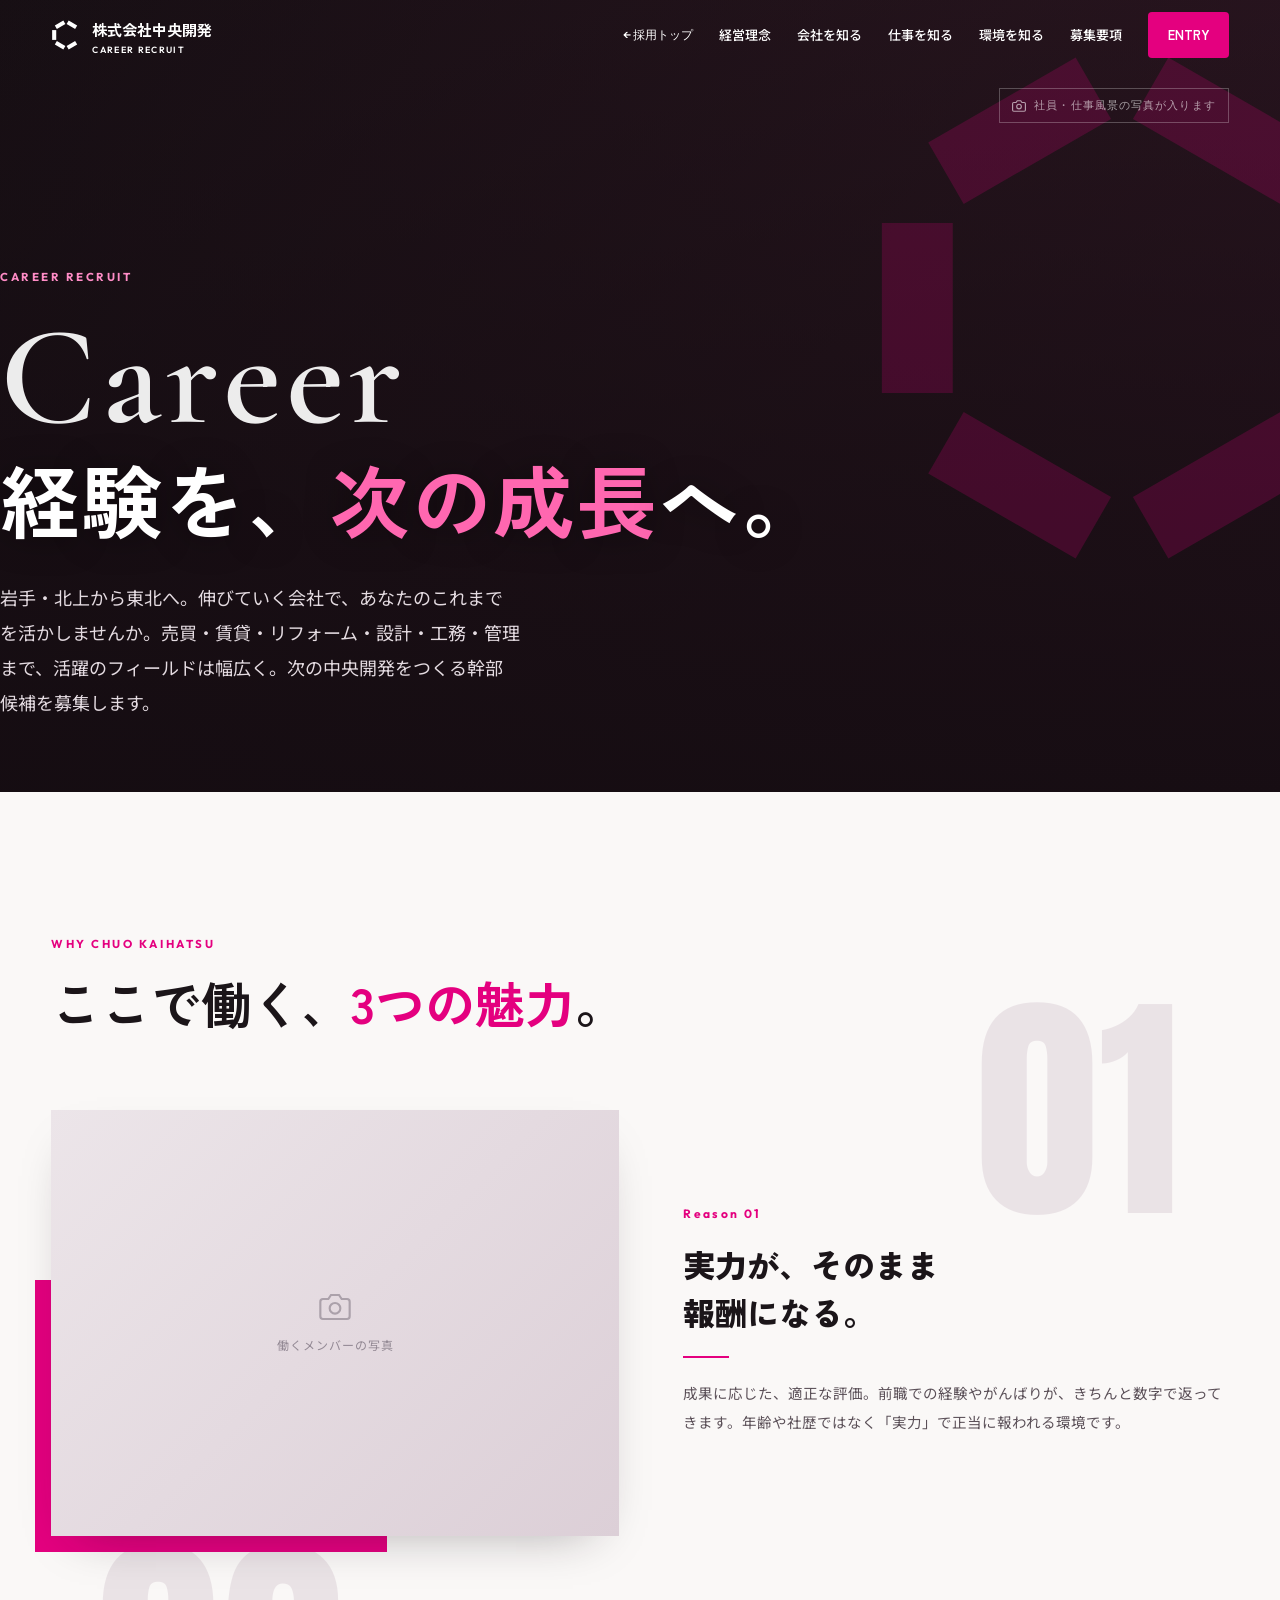
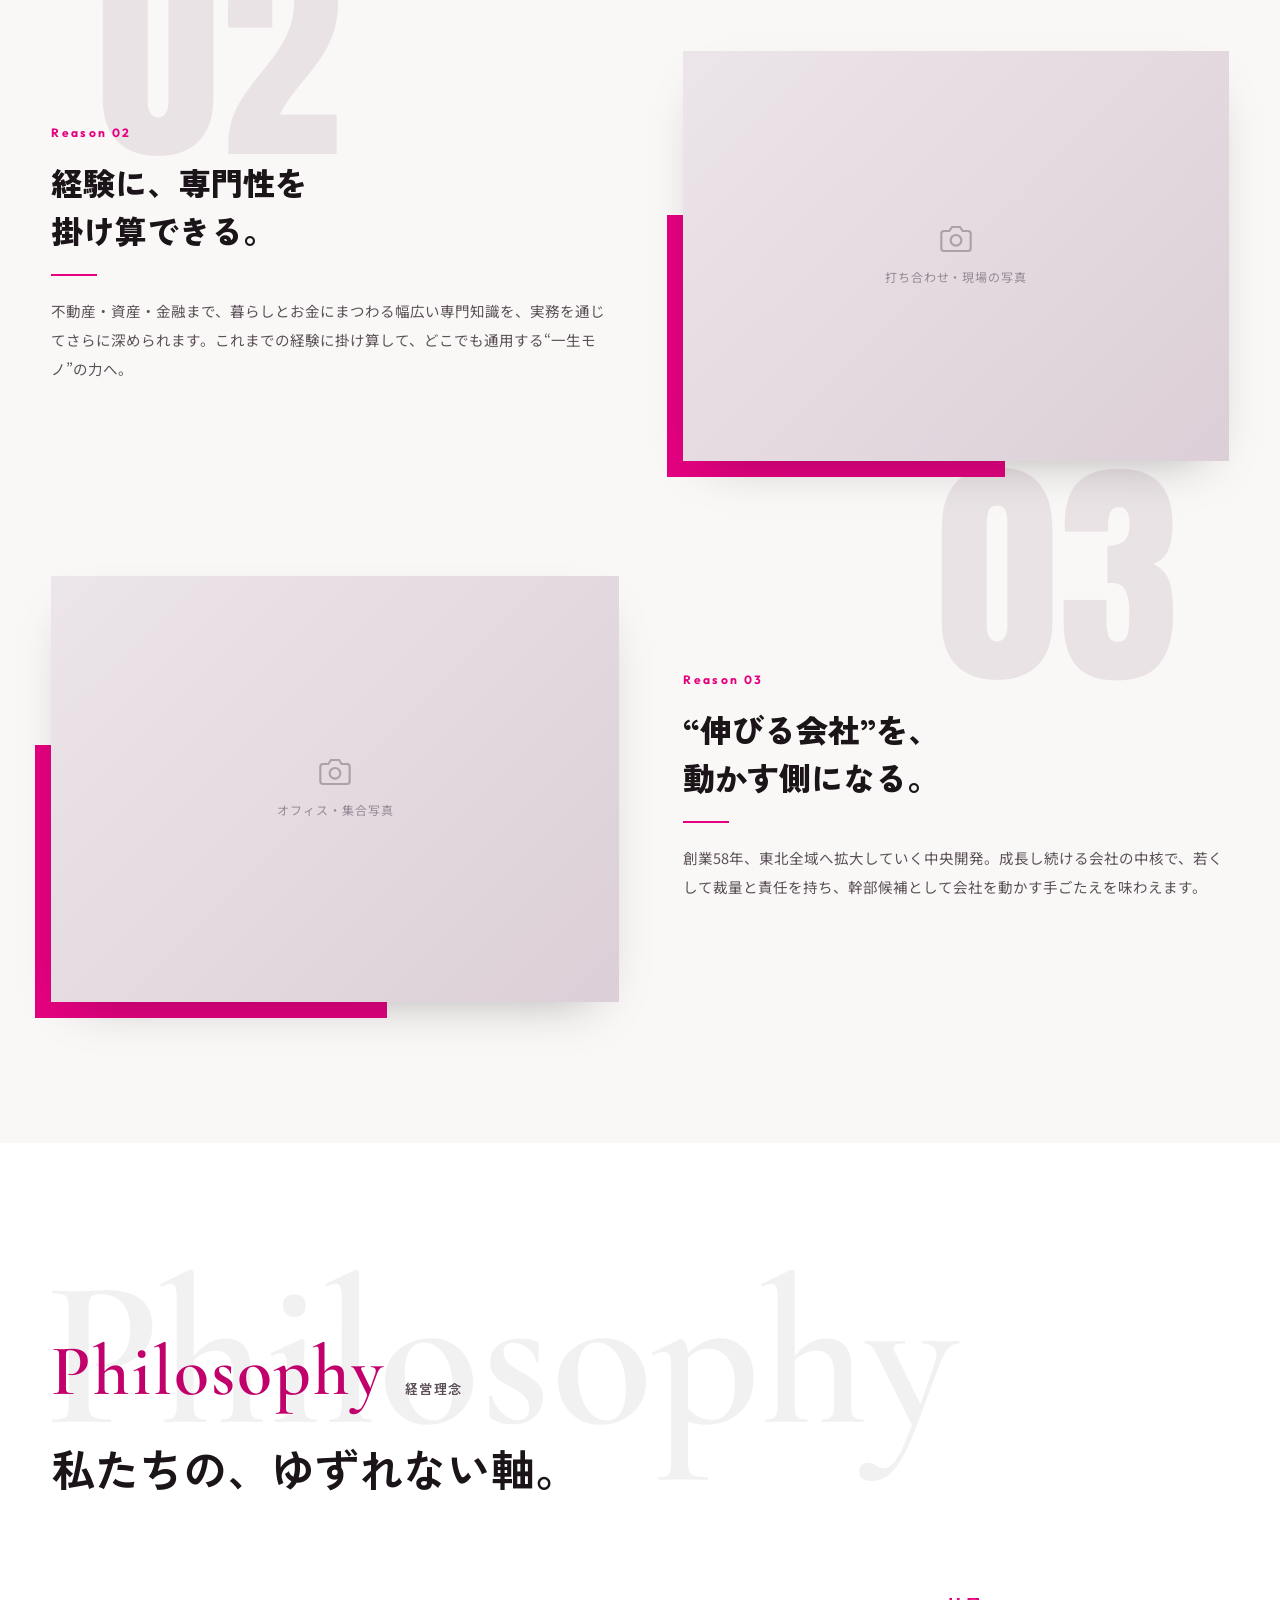
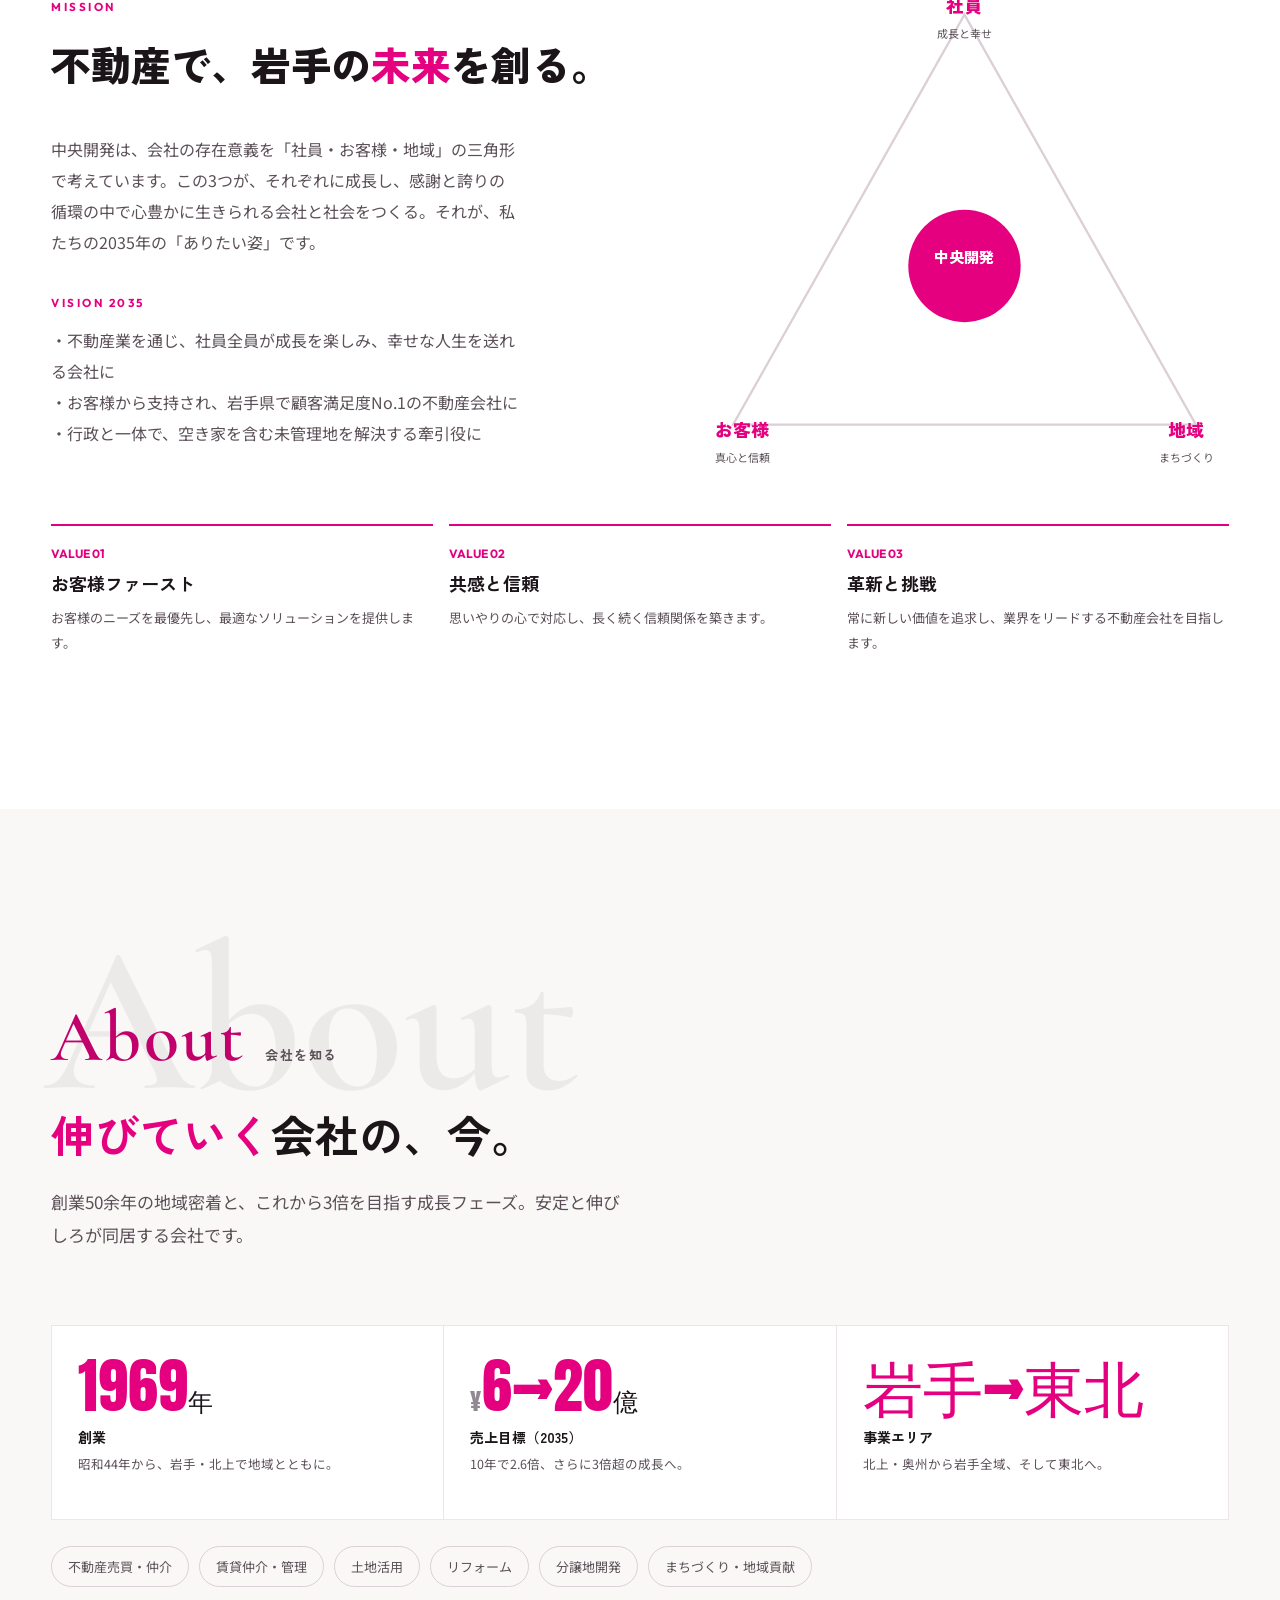
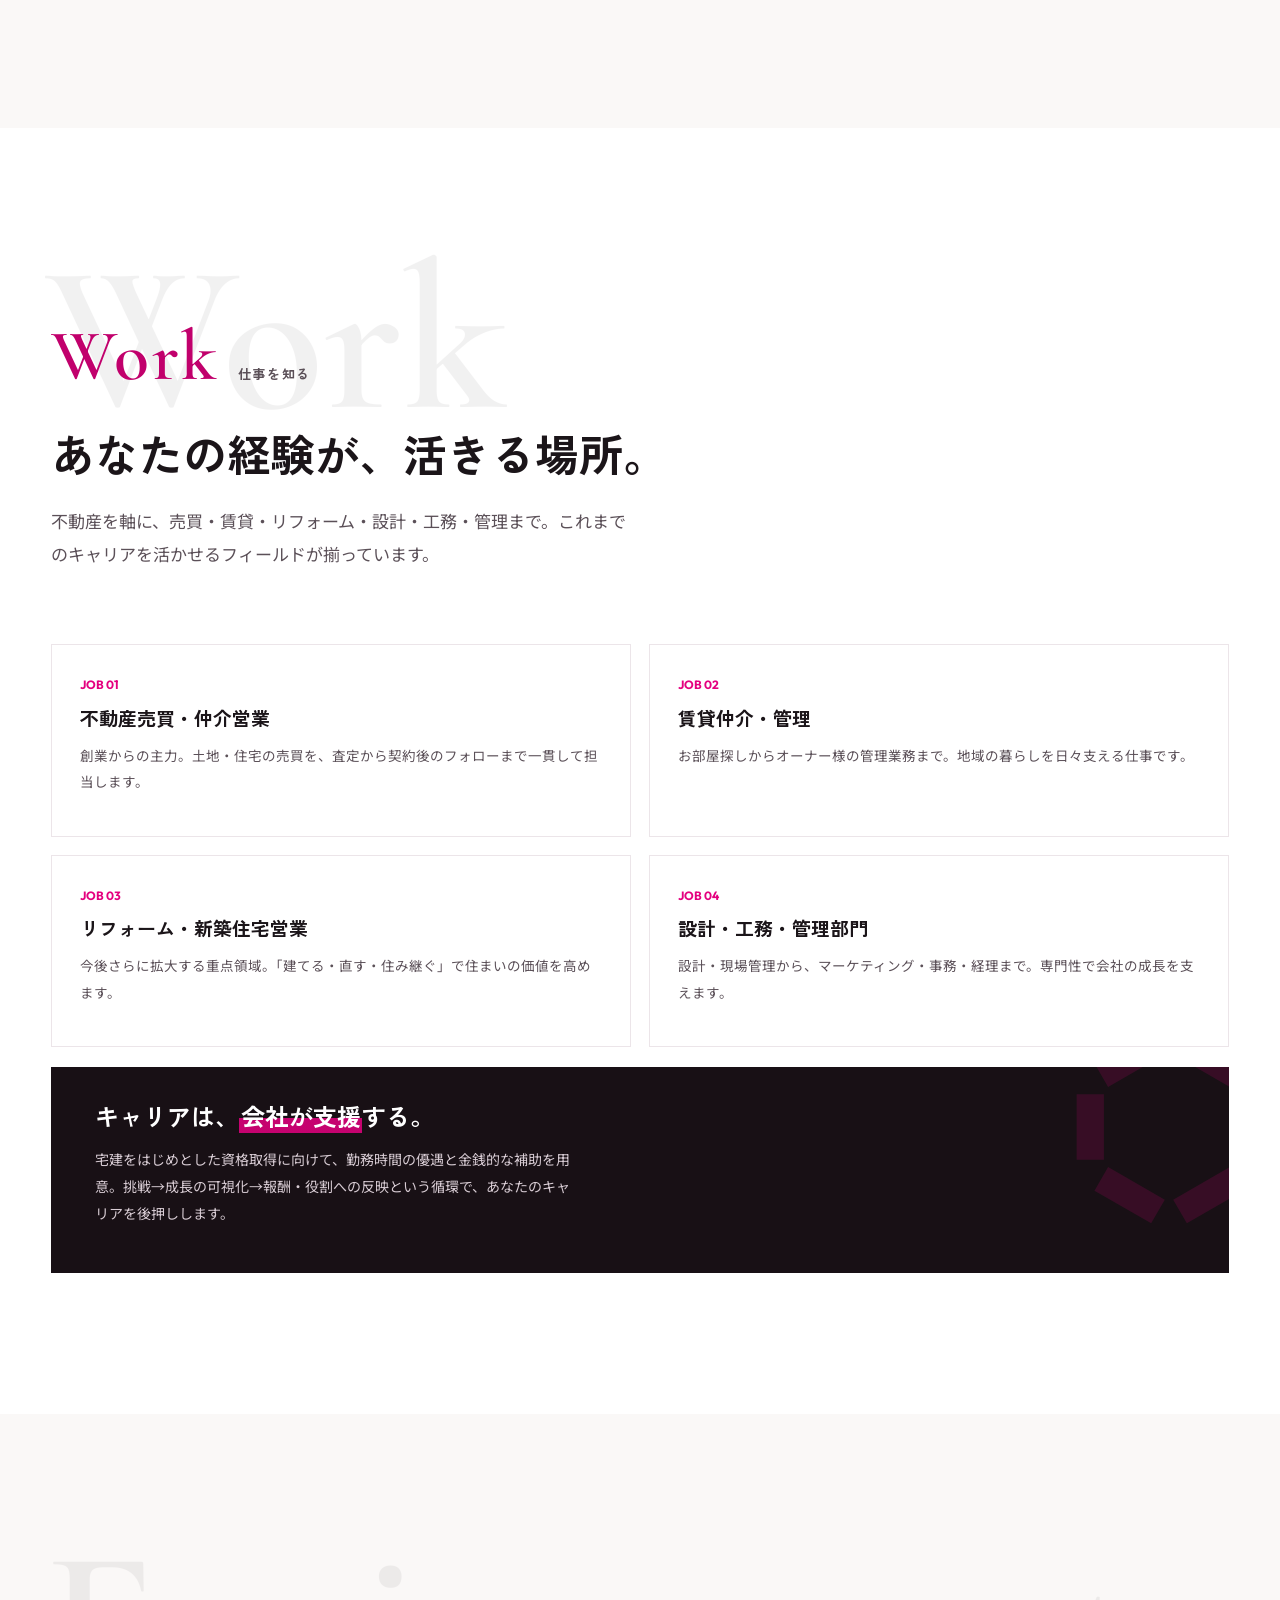
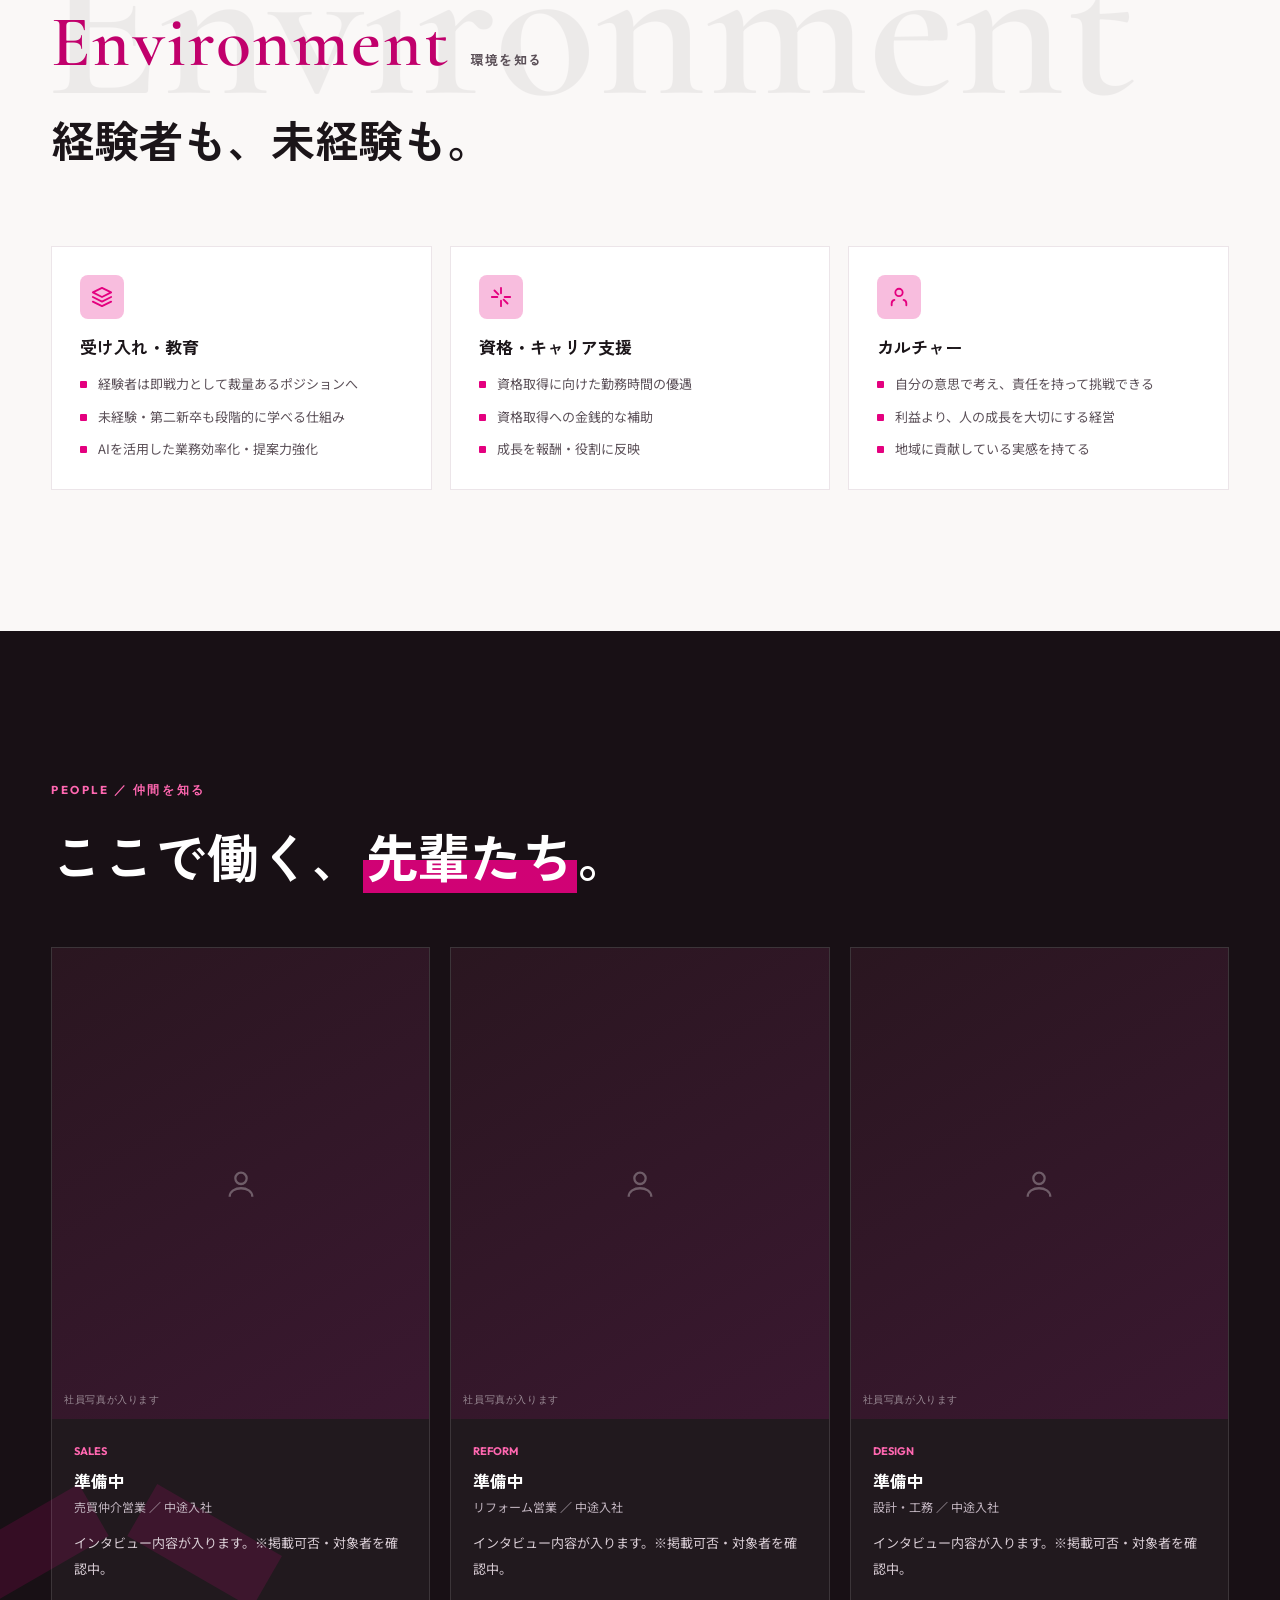
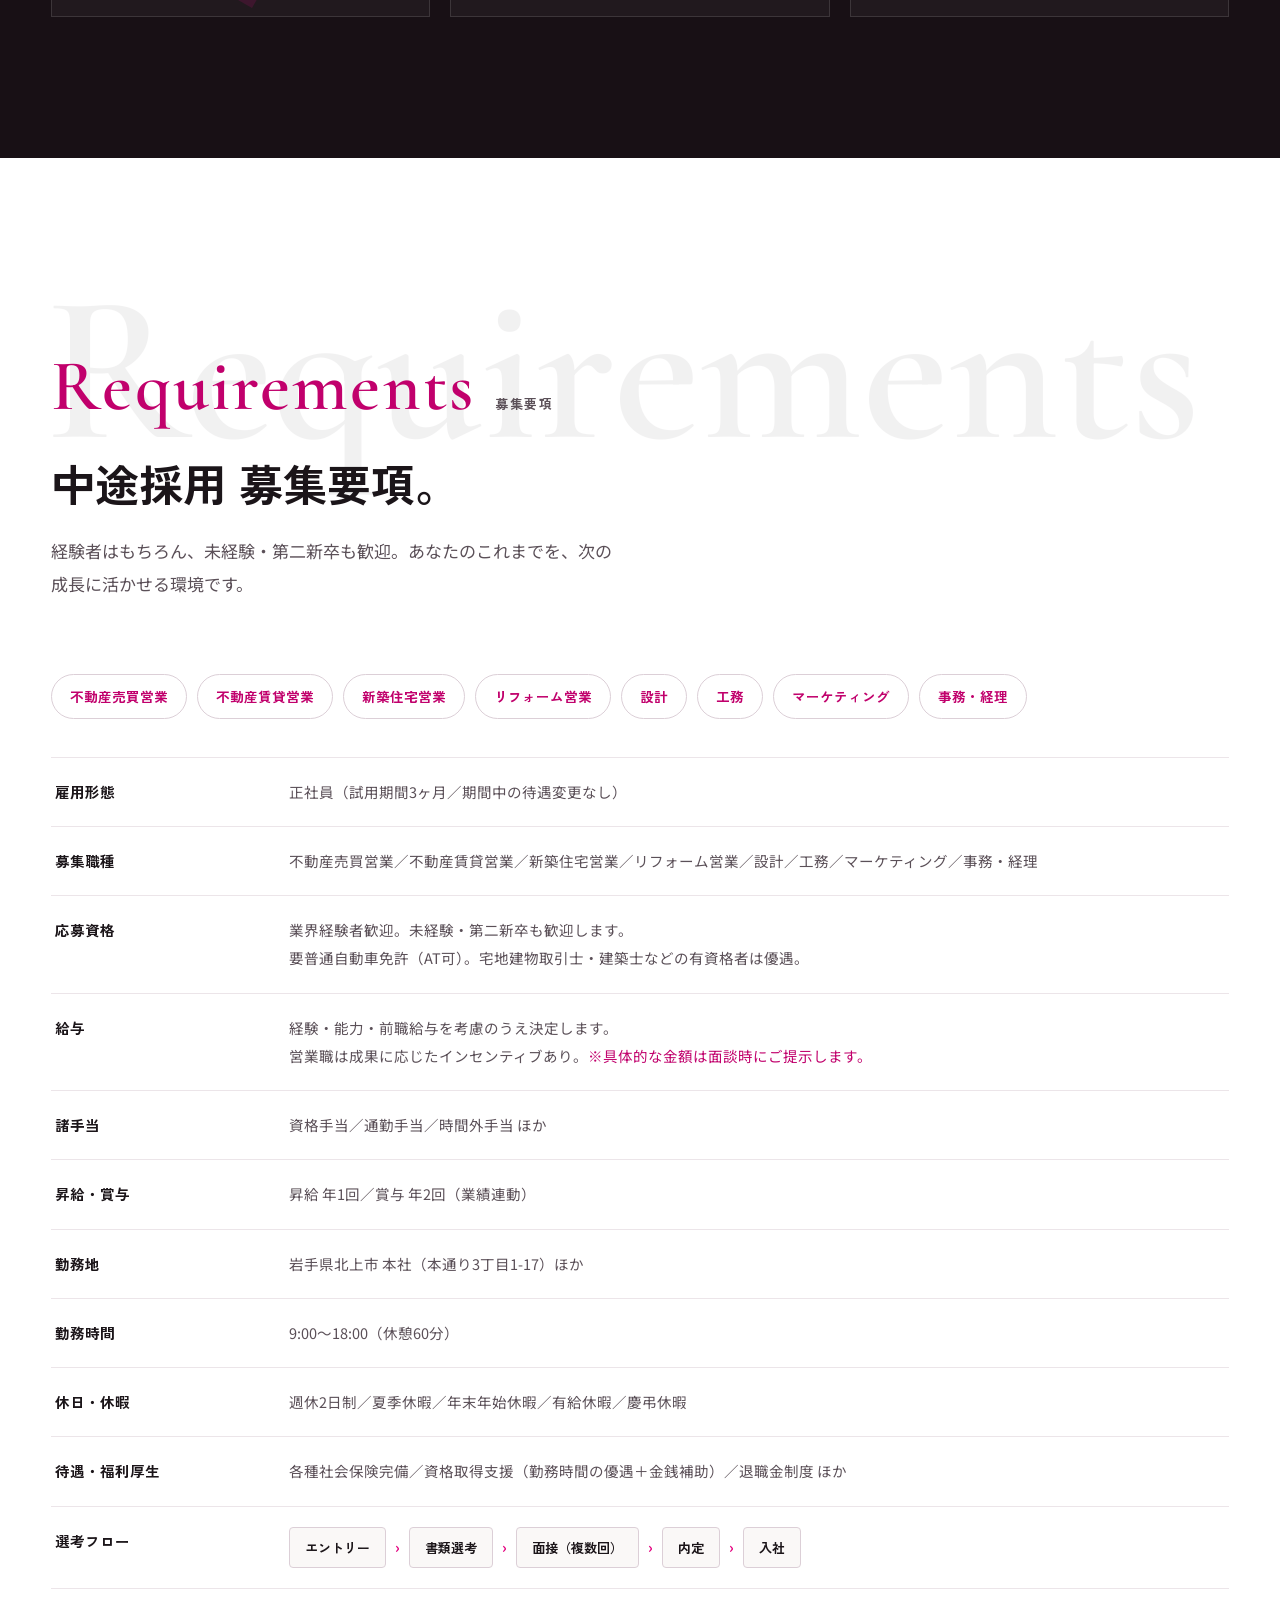
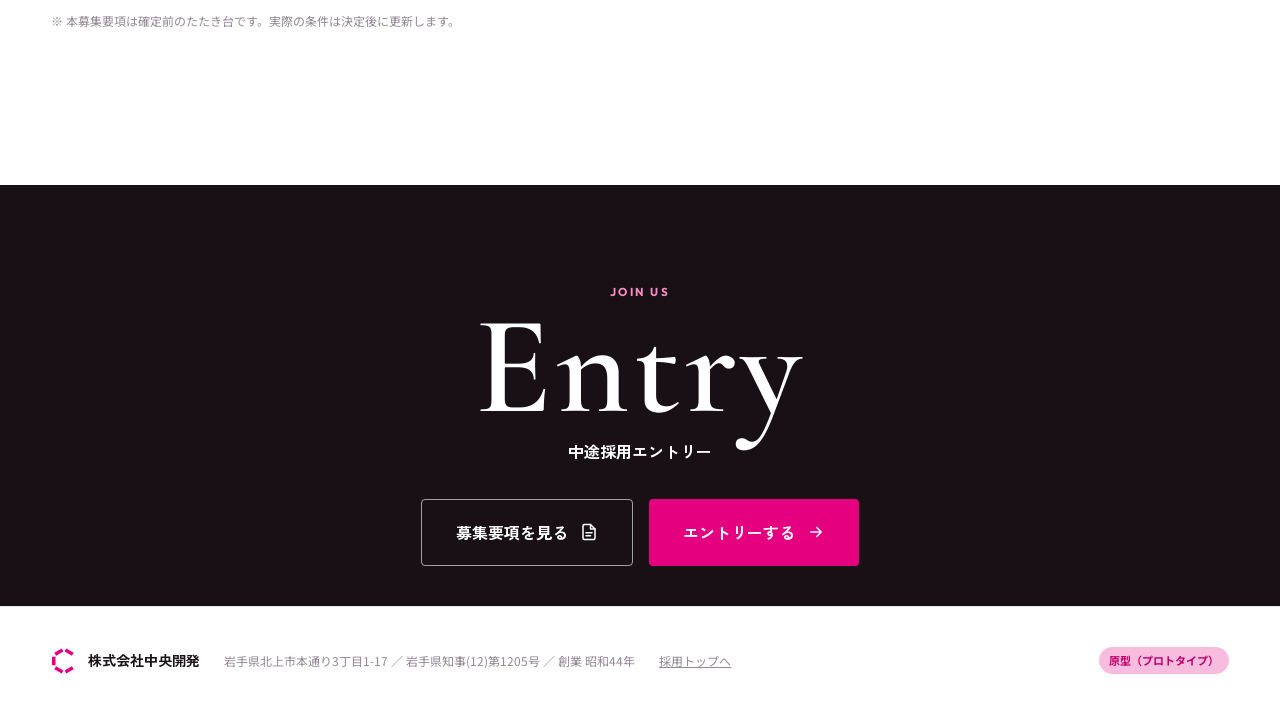
==== chuto/index.html @ 5ce7537f "中途採用ページを新設（新卒と同構成＋中途向け募集要項）／新卒の見出しを新デザインに整合 - chuto/ を新規作成：FV・3つの魅力・理念・会社/仕事/環境/仲間・募集要項・Entry - 募集要項" ====
<!doctype html>
<html lang="ja">
<head>
<meta charset="utf-8">
<meta name="viewport" content="width=device-width, initial-scale=1">
<title>中途採用｜株式会社中央開発</title>
<meta name="description" content="株式会社中央開発の中途採用。あなたの経験を、次の成長へ。岩手・北上から東北へ拡大する不動産会社で、幹部候補となる仲間を募集します。募集要項を掲載。">
<link rel="icon" href="../assets/img/logo.svg" type="image/svg+xml">
<link rel="preconnect" href="https://fonts.googleapis.com">
<link rel="preconnect" href="https://fonts.gstatic.com" crossorigin>
<link rel="stylesheet" href="https://fonts.googleapis.com/css2?family=Anton&family=Cormorant+Garamond:ital,wght@0,500;0,600;0,700;1,600&family=Zen+Kaku+Gothic+New:wght@500;700;900&family=Noto+Sans+JP:wght@400;500;700&family=Noto+Serif+JP:wght@600;700&family=Outfit:wght@500;600;700;800&display=swap">
<link rel="stylesheet" href="../assets/css/base.css">
<link rel="stylesheet" href="../assets/css/shinsotsu.css">
</head>
<body>

<svg width="0" height="0" style="position:absolute" aria-hidden="true"><defs>
<g id="cmark"><g fill="none" stroke="currentColor" stroke-width="30" stroke-linecap="butt">
<line x1="74.48" y1="-57" x2="12.12" y2="-93"/><line x1="-12.12" y1="-93" x2="-74.48" y2="-57"/>
<line x1="-86.6" y1="-36" x2="-86.6" y2="36"/><line x1="-74.48" y1="57" x2="-12.12" y2="93"/>
<line x1="12.12" y1="93" x2="74.48" y2="57"/></g></g>
</defs></svg>

<header class="top ontop" id="top"><div class="wrap">
  <a class="brand" href="#hero"><svg class="logo" viewBox="-110 -110 220 220"><use href="#cmark"/></svg>
    <div><b>株式会社中央開発</b><span>CAREER RECRUIT</span></div></a>
  <nav class="nav">
    <a href="../" class="back">← 採用トップ</a>
    <a href="#philosophy">経営理念</a><a href="#about">会社を知る</a>
    <a href="#work">仕事を知る</a><a href="#env">環境を知る</a><a href="#requirements">募集要項</a>
    <a class="cta" href="../entry/">ENTRY</a>
  </nav>
</div></header>

<!-- FV -->
<section class="hero" id="hero">
  <div class="photo"></div>
  <svg class="cm" viewBox="-110 -110 220 220"><use href="#cmark"/></svg>
  <div class="photo-tag"><svg viewBox="0 0 24 24" fill="none" stroke="currentColor" stroke-width="2"><path d="M23 19a2 2 0 0 1-2 2H3a2 2 0 0 1-2-2V8a2 2 0 0 1 2-2h4l2-3h6l2 3h4a2 2 0 0 1 2 2z"/><circle cx="12" cy="13" r="4"/></svg>社員・仕事風景の写真が入ります</div>
  <div class="wrap inner">
    <div class="label" style="color:#ff8cc6;margin-bottom:18px">Career Recruit</div>
    <div class="kick disp">Career</div>
    <h1>経験を、<span class="em">次の成長</span>へ。</h1>
    <p class="lead">岩手・北上から東北へ。伸びていく会社で、あなたのこれまでを活かしませんか。売買・賃貸・リフォーム・設計・工務・管理まで、活躍のフィールドは幅広く。次の中央開発をつくる幹部候補を募集します。</p>
  </div>
</section>

<!-- 3つの魅力 -->
<section class="sec merit" id="merit">
  <div class="wrap">
    <div class="merit-head reveal">
      <span class="label">Why Chuo Kaihatsu</span>
      <h2>ここで働く、<span class="em">3つの魅力</span>。</h2>
    </div>
    <div class="reasons">
      <div class="reason reveal">
        <span class="rno en">01</span>
        <div class="reason-photo"><div class="photo-slot"><svg viewBox="0 0 24 24" fill="none" stroke="currentColor" stroke-width="1.6"><path d="M23 19a2 2 0 0 1-2 2H3a2 2 0 0 1-2-2V8a2 2 0 0 1 2-2h4l2-3h6l2 3h4a2 2 0 0 1 2 2z"/><circle cx="12" cy="13" r="4"/></svg><span class="ptxt">働くメンバーの写真</span></div></div>
        <div class="reason-body">
          <span class="rlabel">Reason 01</span>
          <h3>実力が、そのまま<br>報酬になる。</h3>
          <div class="rule"></div>
          <p>成果に応じた、適正な評価。前職での経験やがんばりが、きちんと数字で返ってきます。年齢や社歴ではなく「実力」で正当に報われる環境です。</p>
        </div>
      </div>
      <div class="reason rev reveal">
        <span class="rno en">02</span>
        <div class="reason-photo"><div class="photo-slot"><svg viewBox="0 0 24 24" fill="none" stroke="currentColor" stroke-width="1.6"><path d="M23 19a2 2 0 0 1-2 2H3a2 2 0 0 1-2-2V8a2 2 0 0 1 2-2h4l2-3h6l2 3h4a2 2 0 0 1 2 2z"/><circle cx="12" cy="13" r="4"/></svg><span class="ptxt">打ち合わせ・現場の写真</span></div></div>
        <div class="reason-body">
          <span class="rlabel">Reason 02</span>
          <h3>経験に、専門性を<br>掛け算できる。</h3>
          <div class="rule"></div>
          <p>不動産・資産・金融まで、暮らしとお金にまつわる幅広い専門知識を、実務を通じてさらに深められます。これまでの経験に掛け算して、どこでも通用する“一生モノ”の力へ。</p>
        </div>
      </div>
      <div class="reason reveal">
        <span class="rno en">03</span>
        <div class="reason-photo"><div class="photo-slot"><svg viewBox="0 0 24 24" fill="none" stroke="currentColor" stroke-width="1.6"><path d="M23 19a2 2 0 0 1-2 2H3a2 2 0 0 1-2-2V8a2 2 0 0 1 2-2h4l2-3h6l2 3h4a2 2 0 0 1 2 2z"/><circle cx="12" cy="13" r="4"/></svg><span class="ptxt">オフィス・集合写真</span></div></div>
        <div class="reason-body">
          <span class="rlabel">Reason 03</span>
          <h3>“伸びる会社”を、<br>動かす側になる。</h3>
          <div class="rule"></div>
          <p>創業58年、東北全域へ拡大していく中央開発。成長し続ける会社の中核で、若くして裁量と責任を持ち、幹部候補として会社を動かす手ごたえを味わえます。</p>
        </div>
      </div>
    </div>
  </div>
</section>

<!-- ① 経営理念 -->
<section class="sec white" id="philosophy">
  <div class="wrap">
    <div class="shead reveal">
      <span class="ghost">Philosophy</span>
      <div class="eyj"><span class="eng">Philosophy</span><span class="jp">経営理念</span></div>
      <h2>私たちの、ゆずれない軸。</h2>
    </div>
    <div class="phi">
      <div class="reveal">
        <span class="label">Mission</span>
        <p class="mission">不動産で、岩手の<span class="em">未来</span>を創る。</p>
        <p class="mtxt">中央開発は、会社の存在意義を「社員・お客様・地域」の三角形で考えています。この3つが、それぞれに成長し、感謝と誇りの循環の中で心豊かに生きられる会社と社会をつくる。それが、私たちの2035年の「ありたい姿」です。</p>
        <span class="label vlabel">Vision 2035</span>
        <p class="mtxt" style="margin-top:10px">・不動産業を通じ、社員全員が成長を楽しみ、幸せな人生を送れる会社に<br>・お客様から支持され、岩手県で顧客満足度No.1の不動産会社に<br>・行政と一体で、空き家を含む未管理地を解決する牽引役に</p>
      </div>
      <div class="tri reveal">
        <svg viewBox="0 0 320 300" role="img" aria-label="社員・お客様・地域の三角形">
          <polygon class="edge" points="160,24 300,272 20,272"/>
          <circle class="core" cx="160" cy="176" r="34"/>
        </svg>
        <div class="trin" style="left:50%;top:8%"><div class="t">社員</div><div class="d">成長と幸せ</div></div>
        <div class="trin" style="left:92%;top:92%"><div class="t">地域</div><div class="d">まちづくり</div></div>
        <div class="trin" style="left:8%;top:92%"><div class="t">お客様</div><div class="d">真心と信頼</div></div>
        <div class="center"><b>中央開発</b></div>
      </div>
    </div>
    <div class="values">
      <div class="val reveal"><div class="vn">VALUE 01</div><h3>お客様ファースト</h3><p>お客様のニーズを最優先し、最適なソリューションを提供します。</p></div>
      <div class="val reveal"><div class="vn">VALUE 02</div><h3>共感と信頼</h3><p>思いやりの心で対応し、長く続く信頼関係を築きます。</p></div>
      <div class="val reveal"><div class="vn">VALUE 03</div><h3>革新と挑戦</h3><p>常に新しい価値を追求し、業界をリードする不動産会社を目指します。</p></div>
    </div>
  </div>
</section>

<!-- ② 会社を知る -->
<section class="sec" id="about">
  <div class="wrap">
    <div class="shead reveal">
      <span class="ghost">About</span>
      <div class="eyj"><span class="eng">About</span><span class="jp">会社を知る</span></div>
      <h2><span class="em">伸びていく</span>会社の、今。</h2>
      <p>創業50余年の地域密着と、これから3倍を目指す成長フェーズ。安定と伸びしろが同居する会社です。</p>
    </div>
    <div class="stats reveal">
      <div class="stat"><div class="k">1969<em>年</em></div><h3>創業</h3><p>昭和44年から、岩手・北上で地域とともに。</p></div>
      <div class="stat"><div class="k"><s>¥</s>6→20<em>億</em></div><h3>売上目標（2035）</h3><p>10年で2.6倍、さらに3倍超の成長へ。</p></div>
      <div class="stat"><div class="k">岩手→東北</div><h3>事業エリア</h3><p>北上・奥州から岩手全域、そして東北へ。</p></div>
    </div>
    <div class="bizrow reveal">
      <span>不動産売買・仲介</span><span>賃貸仲介・管理</span><span>土地活用</span>
      <span>リフォーム</span><span>分譲地開発</span><span>まちづくり・地域貢献</span>
    </div>
  </div>
</section>

<!-- ③ 仕事を知る -->
<section class="sec white" id="work">
  <div class="wrap">
    <div class="shead reveal">
      <span class="ghost">Work</span>
      <div class="eyj"><span class="eng">Work</span><span class="jp">仕事を知る</span></div>
      <h2>あなたの経験が、活きる場所。</h2>
      <p>不動産を軸に、売買・賃貸・リフォーム・設計・工務・管理まで。これまでのキャリアを活かせるフィールドが揃っています。</p>
    </div>
    <div class="jobs">
      <div class="job reveal"><div class="jn">JOB 01</div><h3>不動産売買・仲介営業</h3><p>創業からの主力。土地・住宅の売買を、査定から契約後のフォローまで一貫して担当します。</p></div>
      <div class="job reveal"><div class="jn">JOB 02</div><h3>賃貸仲介・管理</h3><p>お部屋探しからオーナー様の管理業務まで。地域の暮らしを日々支える仕事です。</p></div>
      <div class="job reveal"><div class="jn">JOB 03</div><h3>リフォーム・新築住宅営業</h3><p>今後さらに拡大する重点領域。「建てる・直す・住み継ぐ」で住まいの価値を高めます。</p></div>
      <div class="job reveal"><div class="jn">JOB 04</div><h3>設計・工務・管理部門</h3><p>設計・現場管理から、マーケティング・事務・経理まで。専門性で会社の成長を支えます。</p></div>
    </div>
    <div class="career reveal">
      <svg class="cm" viewBox="-110 -110 220 220"><use href="#cmark"/></svg>
      <h3>キャリアは、<span class="mk">会社が支援</span>する。</h3>
      <p>宅建をはじめとした資格取得に向けて、勤務時間の優遇と金銭的な補助を用意。挑戦→成長の可視化→報酬・役割への反映という循環で、あなたのキャリアを後押しします。</p>
    </div>
  </div>
</section>

<!-- ④ 環境を知る -->
<section class="sec" id="env">
  <div class="wrap">
    <div class="shead reveal">
      <span class="ghost">Environment</span>
      <div class="eyj"><span class="eng">Environment</span><span class="jp">環境を知る</span></div>
      <h2>経験者も、未経験も。</h2>
    </div>
    <div class="env">
      <div class="envc reveal"><div class="ic"><svg viewBox="0 0 24 24" fill="none" stroke="currentColor" stroke-width="2" stroke-linecap="round" stroke-linejoin="round"><path d="M12 2L2 7l10 5 10-5zM2 17l10 5 10-5M2 12l10 5 10-5"/></svg></div>
        <h3>受け入れ・教育</h3><ul><li>経験者は即戦力として裁量あるポジションへ</li><li>未経験・第二新卒も段階的に学べる仕組み</li><li>AIを活用した業務効率化・提案力強化</li></ul></div>
      <div class="envc reveal"><div class="ic"><svg viewBox="0 0 24 24" fill="none" stroke="currentColor" stroke-width="2" stroke-linecap="round" stroke-linejoin="round"><path d="M12 2v6M12 22v-6M4.9 4.9l4.2 4.2M14.9 14.9l4.2 4.2M2 12h6M22 12h-6"/></svg></div>
        <h3>資格・キャリア支援</h3><ul><li>資格取得に向けた勤務時間の優遇</li><li>資格取得への金銭的な補助</li><li>成長を報酬・役割に反映</li></ul></div>
      <div class="envc reveal"><div class="ic"><svg viewBox="0 0 24 24" fill="none" stroke="currentColor" stroke-width="2" stroke-linecap="round" stroke-linejoin="round"><path d="M20 21v-2a4 4 0 0 0-3-3.87M4 21v-2a4 4 0 0 1 3-3.87M12 11a4 4 0 1 0 0-8 4 4 0 0 0 0 8z"/></svg></div>
        <h3>カルチャー</h3><ul><li>自分の意思で考え、責任を持って挑戦できる</li><li>利益より、人の成長を大切にする経営</li><li>地域に貢献している実感を持てる</li></ul></div>
    </div>
  </div>
</section>

<!-- ⑤ 仲間を知る -->
<section class="sec people" id="people">
  <svg class="cm" viewBox="-110 -110 220 220"><use href="#cmark"/></svg>
  <div class="wrap">
    <span class="label">People ／ 仲間を知る</span>
    <h2>ここで働く、<span class="mk">先輩たち</span>。</h2>
    <div class="ivs">
      <div class="iv reveal"><div class="ph"><svg viewBox="0 0 24 24" fill="none" stroke="currentColor" stroke-width="1.6"><circle cx="12" cy="8" r="4"/><path d="M4 21c0-4 4-6 8-6s8 2 8 6"/></svg><span class="tag">社員写真が入ります</span></div>
        <div class="b"><div class="jn">SALES</div><h3>準備中</h3><div class="role">売買仲介営業 ／ 中途入社</div><p>インタビュー内容が入ります。※掲載可否・対象者を確認中。</p></div></div>
      <div class="iv reveal"><div class="ph"><svg viewBox="0 0 24 24" fill="none" stroke="currentColor" stroke-width="1.6"><circle cx="12" cy="8" r="4"/><path d="M4 21c0-4 4-6 8-6s8 2 8 6"/></svg><span class="tag">社員写真が入ります</span></div>
        <div class="b"><div class="jn">REFORM</div><h3>準備中</h3><div class="role">リフォーム営業 ／ 中途入社</div><p>インタビュー内容が入ります。※掲載可否・対象者を確認中。</p></div></div>
      <div class="iv reveal"><div class="ph"><svg viewBox="0 0 24 24" fill="none" stroke="currentColor" stroke-width="1.6"><circle cx="12" cy="8" r="4"/><path d="M4 21c0-4 4-6 8-6s8 2 8 6"/></svg><span class="tag">社員写真が入ります</span></div>
        <div class="b"><div class="jn">DESIGN</div><h3>準備中</h3><div class="role">設計・工務 ／ 中途入社</div><p>インタビュー内容が入ります。※掲載可否・対象者を確認中。</p></div></div>
    </div>
  </div>
</section>

<!-- ⑥ 募集要項（中途） -->
<section class="sec white" id="requirements">
  <div class="wrap">
    <div class="shead reveal">
      <span class="ghost">Requirements</span>
      <div class="eyj"><span class="eng">Requirements</span><span class="jp">募集要項</span></div>
      <h2>中途採用 募集要項。</h2>
      <p>経験者はもちろん、未経験・第二新卒も歓迎。あなたのこれまでを、次の成長に活かせる環境です。</p>
    </div>

    <div class="jobtags reveal">
      <span>不動産売買営業</span><span>不動産賃貸営業</span><span>新築住宅営業</span><span>リフォーム営業</span>
      <span>設計</span><span>工務</span><span>マーケティング</span><span>事務・経理</span>
    </div>

    <dl class="reqs reveal">
      <div><dt>雇用形態</dt><dd>正社員（試用期間3ヶ月／期間中の待遇変更なし）</dd></div>
      <div><dt>募集職種</dt><dd>不動産売買営業／不動産賃貸営業／新築住宅営業／リフォーム営業／設計／工務／マーケティング／事務・経理</dd></div>
      <div><dt>応募資格</dt><dd>業界経験者歓迎。未経験・第二新卒も歓迎します。<br>要普通自動車免許（AT可）。宅地建物取引士・建築士などの有資格者は優遇。</dd></div>
      <div><dt>給与</dt><dd>経験・能力・前職給与を考慮のうえ決定します。<br>営業職は成果に応じたインセンティブあり。<span style="color:var(--brand-deep)">※具体的な金額は面談時にご提示します。</span></dd></div>
      <div><dt>諸手当</dt><dd>資格手当／通勤手当／時間外手当 ほか</dd></div>
      <div><dt>昇給・賞与</dt><dd>昇給 年1回／賞与 年2回（業績連動）</dd></div>
      <div><dt>勤務地</dt><dd>岩手県北上市 本社（本通り3丁目1-17）ほか</dd></div>
      <div><dt>勤務時間</dt><dd>9:00〜18:00（休憩60分）</dd></div>
      <div><dt>休日・休暇</dt><dd>週休2日制／夏季休暇／年末年始休暇／有給休暇／慶弔休暇</dd></div>
      <div><dt>待遇・福利厚生</dt><dd>各種社会保険完備／資格取得支援（勤務時間の優遇＋金銭補助）／退職金制度 ほか</dd></div>
      <div><dt>選考フロー</dt><dd><div class="flow"><b>エントリー</b><i>›</i><b>書類選考</b><i>›</i><b>面接（複数回）</b><i>›</i><b>内定</b><i>›</i><b>入社</b></div></dd></div>
    </dl>
    <p class="reqs-note">※ 本募集要項は確定前のたたき台です。実際の条件は決定後に更新します。</p>
  </div>
</section>

<!-- Entry -->
<section id="entry">
  <div class="entry-band">
    <div class="label" style="color:#ff8cc6">Join Us</div>
    <div class="big">Entry</div>
    <div class="sub">中途採用エントリー</div>
    <div class="btns">
      <a class="line" href="#requirements">募集要項を見る<svg viewBox="0 0 24 24" fill="none" stroke="currentColor" stroke-width="2" stroke-linecap="round" stroke-linejoin="round"><path d="M14 2H6a2 2 0 0 0-2 2v16a2 2 0 0 0 2 2h12a2 2 0 0 0 2-2V8z"/><path d="M14 2v6h6M8 13h8M8 17h6"/></svg></a>
      <a class="fill" href="../entry/">エントリーする<svg viewBox="0 0 24 24" fill="none" stroke="currentColor" stroke-width="2" stroke-linecap="round" stroke-linejoin="round"><path d="M5 12h14M13 6l6 6-6 6"/></svg></a>
    </div>
  </div>
</section>

<footer><div class="wrap">
  <a class="brand" href="#hero" style="text-decoration:none;color:inherit"><svg class="logo" viewBox="-110 -110 220 220" style="width:26px;height:26px;color:var(--brand)"><use href="#cmark"/></svg><b>株式会社中央開発</b></a>
  <span>岩手県北上市本通り3丁目1-17 ／ 岩手県知事(12)第1205号 ／ 創業 昭和44年</span>
  <a href="../" style="color:var(--ink-3);text-decoration:underline">採用トップへ</a>
  <span class="proto">原型（プロトタイプ）</span>
</div></footer>

<div class="rail" id="rail">
  <a class="doc" href="#requirements"><small>Recruit</small>募集要項<svg viewBox="0 0 24 24" fill="none" stroke="currentColor" stroke-width="2" stroke-linecap="round" stroke-linejoin="round"><path d="M7 17L17 7M9 7h8v8"/></svg></a>
  <a class="ent" href="../entry/"><small>Recruit</small>エントリー<svg viewBox="0 0 24 24" fill="none" stroke="currentColor" stroke-width="2" stroke-linecap="round" stroke-linejoin="round"><path d="M7 17L17 7M9 7h8v8"/></svg></a>
</div>
<button class="backtop" id="backtop" aria-label="トップへ戻る"><svg viewBox="0 0 24 24" fill="none" stroke="currentColor" stroke-width="2.4" stroke-linecap="round" stroke-linejoin="round"><path d="M6 15l6-6 6 6"/></svg></button>

<script src="../assets/js/main.js" defer></script>
</body>
</html>
---- assets/css/base.css ----
/* =========================================================
   中央開発 採用サイト — 共通スタイル (base.css)
   トークン / リセット / タイポ / 共通コンポーネント
   ブランド: マゼンタ #e4007f × 六角形C。写真前面・編集型。
   ========================================================= */
:root{
  --brand:#e4007f; --brand-deep:#c1006c; --plum:#7d1e56; --plum-deep:#5f1442; --pink:#ff67b0;
  --mk:rgba(228,0,127,.26);
  --ink:#1b1519; --ink-2:#5b5058; --ink-3:#938994;
  --paper:#faf8f7; --surface:#ffffff; --line:#ece5e9; --line-2:#dccfd7;
  --dark:#181015; --dark-2:#2a1620;
  --shadow:0 20px 50px -28px rgba(27,21,25,.4);
  --shadow-lg:0 30px 70px -30px rgba(27,21,25,.4);
  --r:4px;
}
:root:not([data-theme="light"]){ @media (prefers-color-scheme:dark){
  --ink:#f4eef2; --ink-2:#b3a8b1; --ink-3:#867c86;
  --paper:#100c0f; --surface:#181318; --line:#2a232a; --line-2:#3b323a;
  --mk:rgba(255,103,176,.3);
  --shadow:0 24px 60px -30px rgba(0,0,0,.75); --shadow-lg:0 34px 80px -32px rgba(0,0,0,.75);
}}
:root[data-theme="dark"]{
  --ink:#f4eef2; --ink-2:#b3a8b1; --ink-3:#867c86;
  --paper:#100c0f; --surface:#181318; --line:#2a232a; --line-2:#3b323a;
  --mk:rgba(255,103,176,.3);
  --shadow:0 24px 60px -30px rgba(0,0,0,.75); --shadow-lg:0 34px 80px -32px rgba(0,0,0,.75);
}
*{box-sizing:border-box}
html{scroll-behavior:smooth;scroll-padding-top:70px}
body{margin:0;background:var(--paper);color:var(--ink);
  font-family:"Yu Gothic Medium",YuGothic,"游ゴシック体","Hiragino Kaku Gothic ProN","Noto Sans JP",system-ui,sans-serif;
  line-height:1.95;font-size:16px;-webkit-font-smoothing:antialiased;text-rendering:optimizeLegibility}
img{max-width:100%;display:block}
h1,h2,h3{font-family:"Zen Kaku Gothic New","Noto Sans JP",sans-serif;line-height:1.42;margin:0;font-weight:700}
.wrap{max-width:1320px;margin:0 auto;padding:0 clamp(24px,4vw,72px)}
.en{font-family:"Anton",sans-serif;text-transform:uppercase;letter-spacing:.01em}
/* セリフ英字ディスプレイ（M&A総研寄りの上品な見出し） */
.disp{font-family:"Cormorant Garamond","Noto Serif JP",serif;font-weight:600;letter-spacing:.04em}
.em{color:var(--brand);font-weight:inherit}
.label{font-family:"Outfit",sans-serif;font-weight:700;letter-spacing:.22em;text-transform:uppercase;
  font-size:11.5px;color:var(--brand)}

/* 蛍光ペン風マーカー（旧・編集感）— 新デザインでは使わないが shinsotsu 互換のため残置 */
.mk{background-image:linear-gradient(transparent 56%,var(--mk) 56%);background-repeat:no-repeat;
  background-size:0% 100%;transition:background-size .85s cubic-bezier(.4,0,.2,1) .15s;padding:0 .06em}
.in .mk,.mk.in{background-size:100% 100%}

/* ヘッダー */
.top{position:fixed;inset:0 0 auto;z-index:40;transition:background .3s}
.top.solid{background:color-mix(in srgb,var(--surface) 90%,transparent);backdrop-filter:blur(12px);
  border-bottom:1px solid var(--line)}
.top .wrap{display:flex;align-items:center;height:70px;gap:24px}
.brand{display:flex;align-items:center;gap:11px;text-decoration:none;color:var(--ink)}
.brand .logo{width:30px;height:30px;color:var(--brand)}
.brand b{font-family:"Zen Kaku Gothic New";font-weight:700;font-size:15px}
.brand span{font-family:"Outfit";font-weight:600;font-size:9px;letter-spacing:.15em;color:var(--brand);
  display:block;line-height:1.2}
.top.ontop .brand,.top.ontop .nav a{color:#fff}
.top.ontop .brand .logo,.top.ontop .brand span{color:#fff}
.nav{margin-left:auto;display:flex;gap:26px;align-items:center}
.nav a{font-size:13px;color:var(--ink-2);text-decoration:none;font-weight:500;transition:.16s}
.nav a:hover{color:var(--brand)!important}
.nav .cta{background:var(--brand);color:#fff!important;padding:10px 20px;border-radius:var(--r);
  font-weight:700;font-family:"Zen Kaku Gothic New"}
.nav .cta:hover{background:var(--brand-deep)}
.nav .back{font-family:"Outfit";font-size:12px}
@media(max-width:940px){.nav a:not(.cta){display:none}}

/* 汎用セクション見出し */
.sec{padding:clamp(78px,11vw,146px) 0}
.sec.white{background:var(--surface)}
.sec.deep{background:var(--dark);color:#fff}

/* セクションヘッド（セリフ英字＋透かし＝M&A総研グラマー） */
.shead{position:relative;margin-bottom:clamp(40px,6vw,74px);padding-top:clamp(28px,4vw,52px)}
.shead .ghost{position:absolute;top:-.16em;left:-.03em;z-index:0;
  font-family:"Cormorant Garamond",serif;font-weight:600;font-size:clamp(92px,17vw,210px);
  line-height:1;color:currentColor;opacity:.055;white-space:nowrap;pointer-events:none;user-select:none}
.shead .eyj{position:relative;z-index:1;display:flex;align-items:baseline;gap:20px;flex-wrap:wrap}
.shead .eng{font-family:"Cormorant Garamond","Noto Serif JP",serif;font-weight:600;
  font-size:clamp(42px,6.2vw,72px);letter-spacing:.03em;line-height:1;color:var(--brand-deep)}
.shead .jp{font-family:"Zen Kaku Gothic New";font-weight:700;font-size:13px;letter-spacing:.12em;color:var(--ink-2)}
.shead h2{position:relative;z-index:1;font-size:clamp(25px,3.5vw,44px);margin-top:clamp(18px,2.4vw,28px);
  line-height:1.5;font-weight:700}
.shead p{position:relative;z-index:1;color:var(--ink-2);margin:18px 0 0;font-size:clamp(15px,1.4vw,17px);
  max-width:64ch;line-height:1.95}
.sec.deep .shead .eng{color:#fff}
.sec.deep .shead .jp{color:rgba(255,255,255,.62)}
.sec.deep .shead p{color:#cfc3cb}

/* ヒーロー（共通の枠。写真は各ページで差し替え） */
.hero{position:relative;display:flex;align-items:flex-end;overflow:hidden;color:#fff}
.hero .photo{position:absolute;inset:0;background:
   linear-gradient(180deg,rgba(20,12,17,.28),rgba(20,12,17,.72) 62%,rgba(20,12,17,.9)),
   linear-gradient(118deg,var(--dark),var(--dark-2) 60%,#331726)}
.hero .cm{position:absolute;color:var(--brand);pointer-events:none}
.photo-tag{position:absolute;top:88px;right:clamp(20px,4vw,72px);z-index:3;display:flex;align-items:center;gap:8px;
  font-family:"Outfit";font-size:11px;letter-spacing:.1em;color:rgba(255,255,255,.6);
  border:1px solid rgba(255,255,255,.25);padding:6px 12px}
.photo-tag svg{width:14px;height:14px}
.hero .inner{position:relative;z-index:2;width:100%;padding:0 0 clamp(48px,8vh,96px)}
.hero .kick{font-family:"Cormorant Garamond",serif;font-weight:600;line-height:1;color:rgba(255,255,255,.92)}
.hero h1{font-weight:700;letter-spacing:.03em;text-shadow:0 2px 34px rgba(0,0,0,.42)}
.hero h1 .em{color:var(--pink)}
.hero .lead{color:#e4dbe1}

/* 右サイド縦タブ ＋ トップへ戻る */
.rail{position:fixed;right:0;top:50%;z-index:45;display:flex;flex-direction:column;
  opacity:0;pointer-events:none;transform:translate(34px,-50%);transition:opacity .3s,transform .35s}
.rail.on{opacity:1;pointer-events:auto;transform:translate(0,-50%)}
.rail a{writing-mode:vertical-rl;display:flex;align-items:center;gap:12px;text-decoration:none;color:#fff;
  font-family:"Zen Kaku Gothic New";font-weight:700;font-size:15px;letter-spacing:.14em;padding:22px 14px;
  transition:padding .16s;box-shadow:var(--shadow)}
.rail a.s,.rail a.ent{background:var(--brand)}
.rail a.c,.rail a.doc{background:var(--plum)}
.rail a:hover{padding-left:22px}
.rail a small{font-family:"Anton";font-size:10px;letter-spacing:.04em;opacity:.8}
.rail a svg{width:15px;height:15px}
.backtop{position:fixed;right:16px;bottom:16px;z-index:45;width:46px;height:46px;border-radius:99px;
  background:var(--ink);color:var(--paper);border:none;display:grid;place-items:center;cursor:pointer;
  opacity:0;pointer-events:none;transition:.3s;box-shadow:var(--shadow)}
.backtop.on{opacity:1;pointer-events:auto}
.backtop:hover{background:var(--brand)}
.backtop svg{width:20px;height:20px}
@media(max-width:640px){
  .rail{top:auto;bottom:0;left:0;right:0;flex-direction:row;transform:translateY(34px)}
  .rail.on{transform:none}
  .rail a{writing-mode:horizontal-tb;flex:1;justify-content:center;padding:15px;letter-spacing:.06em}
  .backtop{bottom:70px}
}

/* Entryバンド（共通ベース） */
.entry-band{position:relative;background:var(--dark);color:#fff;text-align:center;overflow:hidden}
.entry-band .big{font-family:"Cormorant Garamond",serif;font-weight:600;letter-spacing:.03em}

/* フッター */
footer{background:var(--surface);border-top:1px solid var(--line)}
footer .wrap{padding:40px clamp(24px,4vw,72px);display:flex;flex-wrap:wrap;gap:10px 24px;align-items:center;
  color:var(--ink-3);font-size:12px}
footer .brand b{font-size:14px;color:var(--ink)}
.proto{background:var(--mk);color:var(--brand-deep);font-size:11px;font-weight:700;padding:3px 10px;
  border-radius:99px;margin-left:auto}

/* スクロール演出 */
.reveal{opacity:0;transform:translateY(22px);transition:opacity .8s,transform .8s}
.reveal.in{opacity:1;transform:none}
@media (prefers-reduced-motion:reduce){
  .reveal{opacity:1;transform:none;transition:none}
  .mk{background-size:100% 100%!important;transition:none}
  *{scroll-behavior:auto}
}
---- assets/css/shinsotsu.css ----
/* =========================================================
   新卒採用ページ固有スタイル (shinsotsu.css) — base.css の後に読み込む
   ========================================================= */
.hero{min-height:88svh}
.hero .cm{right:-8%;top:6%;width:min(48vw,520px);height:min(48vw,520px);opacity:.2}
.hero .kick{font-size:clamp(48px,11vw,150px);margin-bottom:-.04em}
.hero h1{font-size:clamp(34px,6.5vw,80px)}
.hero .lead{max-width:52ch;margin:24px 0 0;font-size:clamp(15px,1.5vw,18px)}

/* 3つの魅力（Reason 交互レイアウト） */
.merit{position:relative;overflow:hidden}
.merit-head{max-width:640px;margin-bottom:clamp(20px,4vw,40px)}
.merit-head .label{display:block;margin-bottom:12px}
.merit-head h2{font-size:clamp(26px,4vw,50px)}
.reasons{display:flex;flex-direction:column;gap:clamp(52px,9vw,116px);margin-top:clamp(40px,6vw,72px)}
.reason{position:relative;display:grid;grid-template-columns:1.02fr .98fr;gap:clamp(30px,5vw,68px);align-items:center}
.reason.rev .reason-photo{order:2}
/* 透かしの大きな番号 */
.reason .rno{position:absolute;top:-.5em;font-family:"Anton";font-size:clamp(120px,19vw,250px);line-height:1;
  color:var(--line-2);opacity:.5;z-index:0;pointer-events:none;user-select:none}
.reason:not(.rev) .rno{right:4%}
.reason.rev .rno{left:4%}
/* 写真＋背面のブランド色ブロック */
.reason-photo{position:relative;z-index:1}
.reason-photo::before{content:"";position:absolute;left:-16px;bottom:-16px;width:62%;height:64%;background:var(--brand);z-index:-1}
.photo-slot{aspect-ratio:4/3;background:linear-gradient(135deg,var(--line),var(--line-2));display:flex;
  flex-direction:column;align-items:center;justify-content:center;gap:10px;color:var(--ink-3);
  box-shadow:var(--shadow)}
.photo-slot svg{width:32px;height:32px;opacity:.7}
.photo-slot .ptxt{font-size:12px;letter-spacing:.08em}
/* 本文 */
.reason-body{position:relative;z-index:1}
.reason-body .rlabel{font-family:"Outfit";font-weight:700;letter-spacing:.2em;font-size:12px;color:var(--brand)}
.reason-body h3{font-size:clamp(22px,3vw,32px);margin-top:12px;line-height:1.5;font-weight:900}
.reason-body .rule{width:46px;height:2px;background:var(--brand);margin:20px 0}
.reason-body p{color:var(--ink-2);font-size:14.5px;line-height:2}
@media(max-width:820px){
  .reason{grid-template-columns:1fr;gap:22px}
  .reason.rev .reason-photo{order:0}
  .reason .rno{font-size:96px;right:auto!important;left:0!important}
  .reason-photo::before{left:-10px;bottom:-10px}
}

/* 募集要項（中途／新卒共通） */
.jobtags{display:flex;flex-wrap:wrap;gap:10px;margin-bottom:clamp(26px,4vw,38px)}
.jobtags span{font-size:13.5px;font-weight:700;font-family:"Zen Kaku Gothic New";color:var(--brand-deep);
  border:1px solid var(--line-2);border-radius:99px;padding:8px 18px;background:var(--surface)}
.reqs{border-top:1px solid var(--line)}
.reqs>div{display:grid;grid-template-columns:210px 1fr;gap:24px;padding:20px 4px;border-bottom:1px solid var(--line)}
.reqs dt{font-family:"Zen Kaku Gothic New";font-weight:700;font-size:14.5px;color:var(--ink)}
.reqs dd{margin:0;font-size:14.5px;color:var(--ink-2);line-height:1.95}
.reqs .flow{display:flex;flex-wrap:wrap;align-items:center;gap:9px}
.reqs .flow b{font-family:"Zen Kaku Gothic New";font-weight:700;color:var(--ink);background:var(--paper);
  border:1px solid var(--line-2);border-radius:4px;padding:7px 15px;font-size:13px}
.reqs .flow i{color:var(--brand);font-style:normal;font-weight:700}
.reqs-note{font-size:12px;color:var(--ink-3);margin-top:20px}
@media(max-width:680px){.reqs>div{grid-template-columns:1fr;gap:6px}}

/* ① 経営理念（三角形） */
.phi{display:grid;grid-template-columns:1.05fr .95fr;gap:clamp(30px,5vw,64px);align-items:center}
.phi .mission{font-size:clamp(24px,3.4vw,40px);line-height:1.5;font-weight:900;font-family:"Zen Kaku Gothic New";margin-top:14px}
.phi .mission .mk{--mk:rgba(228,0,127,.32)}
.phi .mtxt{color:var(--ink-2);margin-top:22px;max-width:52ch}
.phi .vlabel{margin-top:34px;display:block}
.tri{position:relative;aspect-ratio:1/.92}
.tri svg{width:100%;height:auto;overflow:visible}
.tri .edge{fill:none;stroke:var(--line-2);stroke-width:1.4}
.tri .core{fill:var(--brand)}
.trin{position:absolute;text-align:center;transform:translate(-50%,-50%);width:130px}
.trin .t{font-family:"Zen Kaku Gothic New";font-weight:900;font-size:18px;color:var(--brand)}
.trin .d{font-size:11px;color:var(--ink-2);margin-top:2px;line-height:1.5}
.tri .center{position:absolute;left:50%;top:56%;transform:translate(-50%,-50%);text-align:center}
.tri .center b{font-family:"Zen Kaku Gothic New";font-weight:900;font-size:15px;color:#fff}
.values{display:grid;grid-template-columns:repeat(3,1fr);gap:16px;margin-top:44px}
.val{border-top:2px solid var(--brand);padding-top:16px}
.val .vn{font-family:"Outfit";font-weight:700;font-size:12px;color:var(--brand)}
.val h3{font-size:18px;margin-top:6px}
.val p{font-size:13px;color:var(--ink-2);margin-top:8px}
@media(max-width:860px){.phi{grid-template-columns:1fr}.values{grid-template-columns:1fr}}

/* ② 会社を知る */
.stats{display:grid;grid-template-columns:repeat(3,1fr);gap:1px;background:var(--line);border:1px solid var(--line)}
.stat{background:var(--surface);padding:30px 26px}
.stat .k{font-family:"Anton";font-size:clamp(38px,5vw,60px);color:var(--brand);line-height:1;font-variant-numeric:tabular-nums}
.stat .k s{text-decoration:none;font-size:.42em;color:var(--ink-3)}
.stat .k em{font-style:normal;font-size:.42em;color:var(--ink)}
.stat h3{font-size:14px;margin-top:12px}
.stat p{font-size:12.5px;color:var(--ink-2);margin-top:4px}
.bizrow{display:flex;flex-wrap:wrap;gap:10px;margin-top:26px}
.bizrow span{font-size:13px;color:var(--ink-2);border:1px solid var(--line-2);border-radius:99px;padding:7px 16px}
@media(max-width:860px){.stats{grid-template-columns:1fr}}

/* ③ 仕事を知る */
.jobs{display:grid;grid-template-columns:repeat(2,1fr);gap:18px}
.job{border:1px solid var(--line);background:var(--surface);padding:28px;transition:.18s}
.job:hover{border-color:var(--brand);transform:translateY(-3px);box-shadow:var(--shadow)}
.job .jn{font-family:"Outfit";font-weight:700;font-size:12px;color:var(--brand)}
.job h3{font-size:19px;margin-top:8px}
.job p{font-size:13.5px;color:var(--ink-2);margin-top:10px}
.career{margin-top:20px;background:var(--dark);color:#fff;padding:32px clamp(24px,4vw,44px);position:relative;overflow:hidden}
.career .cm{position:absolute;right:-40px;top:-40px;width:200px;height:200px;color:var(--brand);opacity:.15}
.career h3{font-size:clamp(18px,2.2vw,24px);position:relative}
.career h3 .mk{--mk:rgba(228,0,127,.85)}
.career p{color:#d8ccd4;font-size:14px;margin-top:12px;max-width:60ch;position:relative}
@media(max-width:720px){.jobs{grid-template-columns:1fr}}

/* ④ 環境を知る */
.env{display:grid;grid-template-columns:repeat(3,1fr);gap:18px}
.envc{background:var(--surface);border:1px solid var(--line);padding:28px}
.envc .ic{width:44px;height:44px;border-radius:8px;background:var(--mk);color:var(--brand);display:grid;place-items:center;margin-bottom:16px}
.envc .ic svg{width:22px;height:22px}
.envc h3{font-size:17px}
.envc ul{margin:12px 0 0;padding-left:0;list-style:none}
.envc li{font-size:13px;color:var(--ink-2);padding-left:18px;position:relative;margin-top:7px}
.envc li::before{content:"";position:absolute;left:0;top:10px;width:7px;height:7px;background:var(--brand);border-radius:1px}
@media(max-width:860px){.env{grid-template-columns:1fr}}

/* ⑤ 仲間を知る */
.people{background:var(--dark);color:#fff;position:relative;overflow:hidden}
.people .cm{position:absolute;left:-8%;bottom:-14%;width:min(44vw,440px);height:min(44vw,440px);color:var(--brand);opacity:.14}
.people .wrap{position:relative;z-index:2}
.people .label{color:var(--pink)}
.people h2{font-size:clamp(26px,4.4vw,52px);margin-top:16px}
.people h2 .mk{--mk:rgba(228,0,127,.9)}
.ivs{display:grid;grid-template-columns:repeat(3,1fr);gap:20px;margin-top:clamp(36px,5vw,54px)}
.iv{background:rgba(255,255,255,.04);border:1px solid rgba(255,255,255,.12)}
.iv .ph{aspect-ratio:4/5;background:linear-gradient(150deg,#2a1620,#3a1830);display:grid;place-items:center;position:relative}
.iv .ph svg{width:34px;height:34px;color:rgba(255,255,255,.3)}
.iv .ph .tag{position:absolute;bottom:10px;left:12px;font-family:"Outfit";font-size:10px;color:rgba(255,255,255,.5);letter-spacing:.06em}
.iv .b{padding:22px}
.iv .jn{font-family:"Outfit";font-weight:700;font-size:11px;color:var(--pink)}
.iv h3{font-size:17px;margin-top:6px}
.iv .role{font-size:12px;color:#c2b5c0;margin-top:2px}
.iv p{font-size:13px;color:#d8ccd4;margin-top:12px}
@media(max-width:860px){.ivs{grid-template-columns:1fr}}

/* Entry（新卒） */
.entry-band{padding:clamp(56px,9vw,96px) 24px 40px}
.entry-band .big{font-size:clamp(56px,12vw,140px);line-height:.9}
.entry-band .sub{font-family:"Zen Kaku Gothic New";font-weight:700;margin-top:6px}
.entry-band .btns{display:flex;gap:16px;justify-content:center;flex-wrap:wrap;margin-top:32px}
.entry-band .btns a{display:inline-flex;align-items:center;gap:12px;text-decoration:none;font-weight:700;
  font-family:"Zen Kaku Gothic New";font-size:16px;padding:17px 34px;border-radius:var(--r);transition:.16s}
.entry-band .btns a.line{border:1.5px solid rgba(255,255,255,.6);color:#fff}
.entry-band .btns a.line:hover{background:rgba(255,255,255,.12)}
.entry-band .btns a.fill{background:var(--brand);color:#fff}
.entry-band .btns a.fill:hover{background:var(--brand-deep);transform:translateY(-2px)}
.entry-band .btns a svg{width:18px;height:18px}
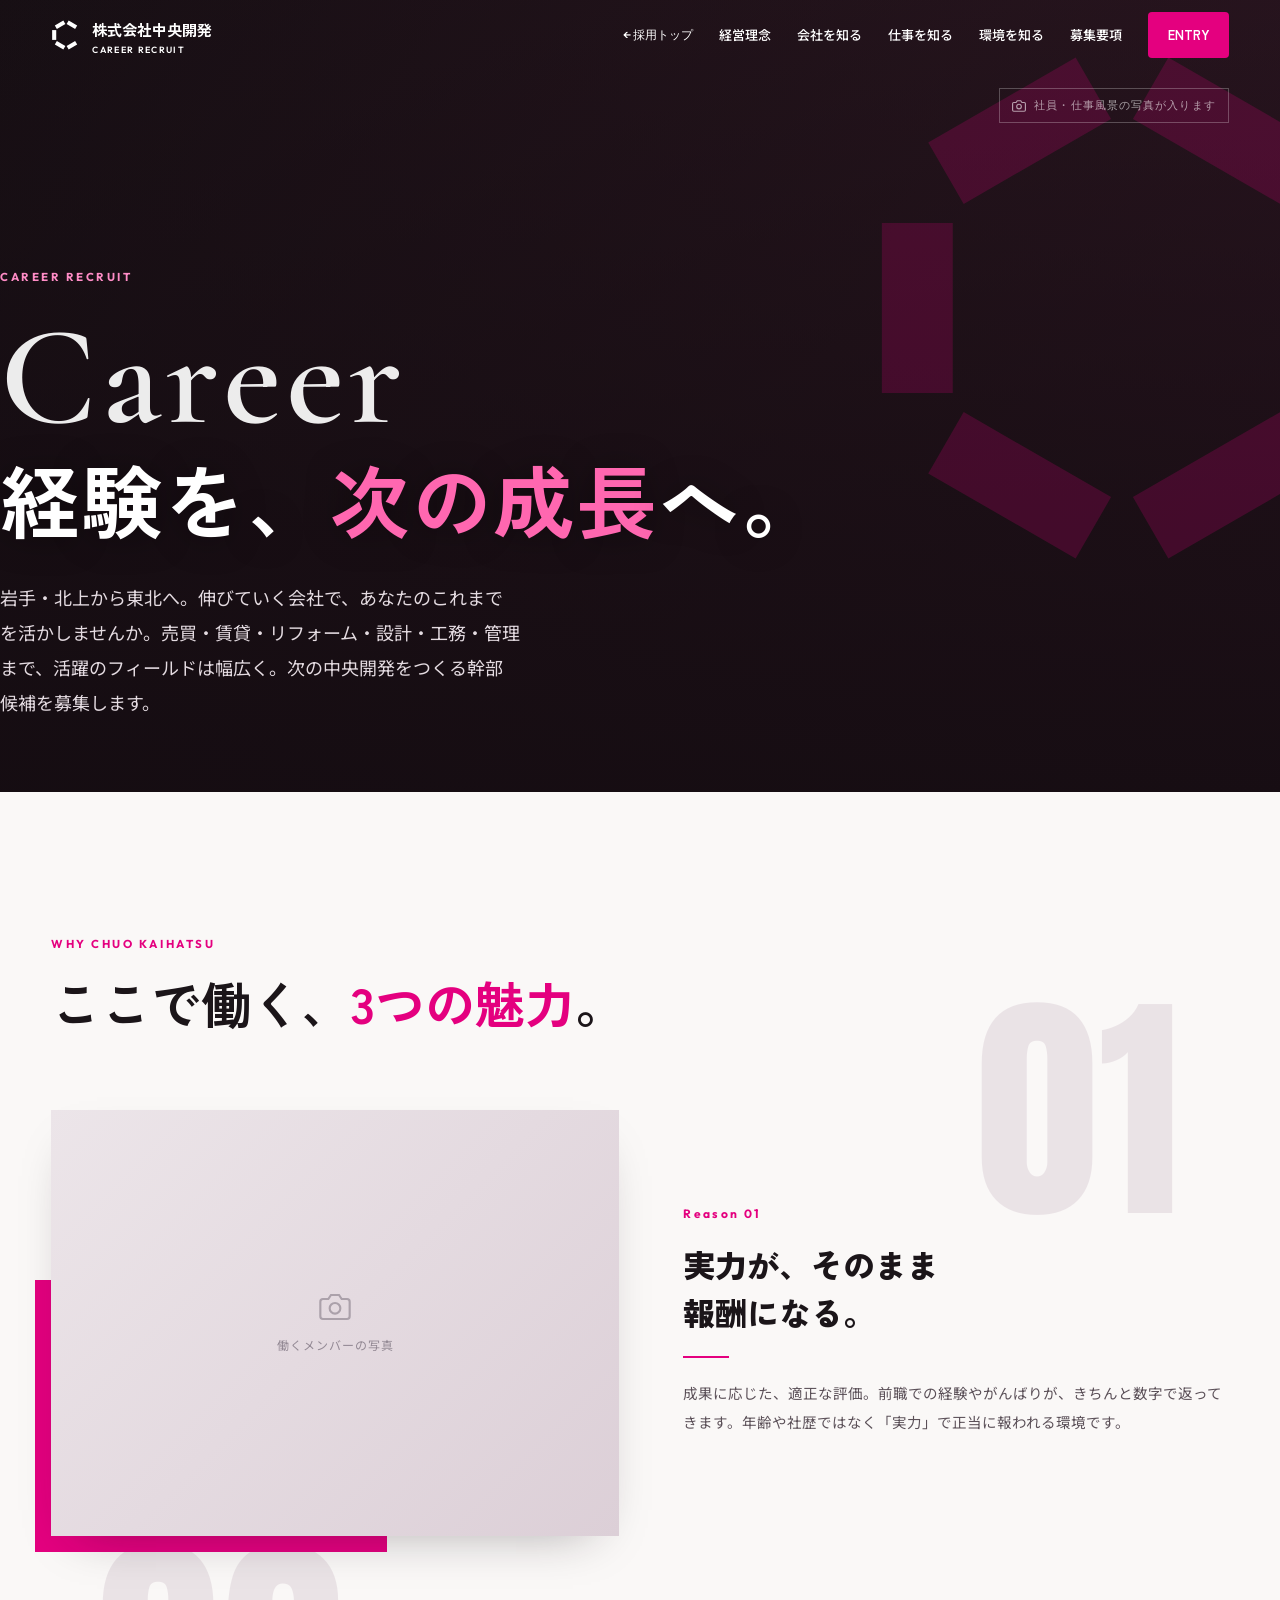
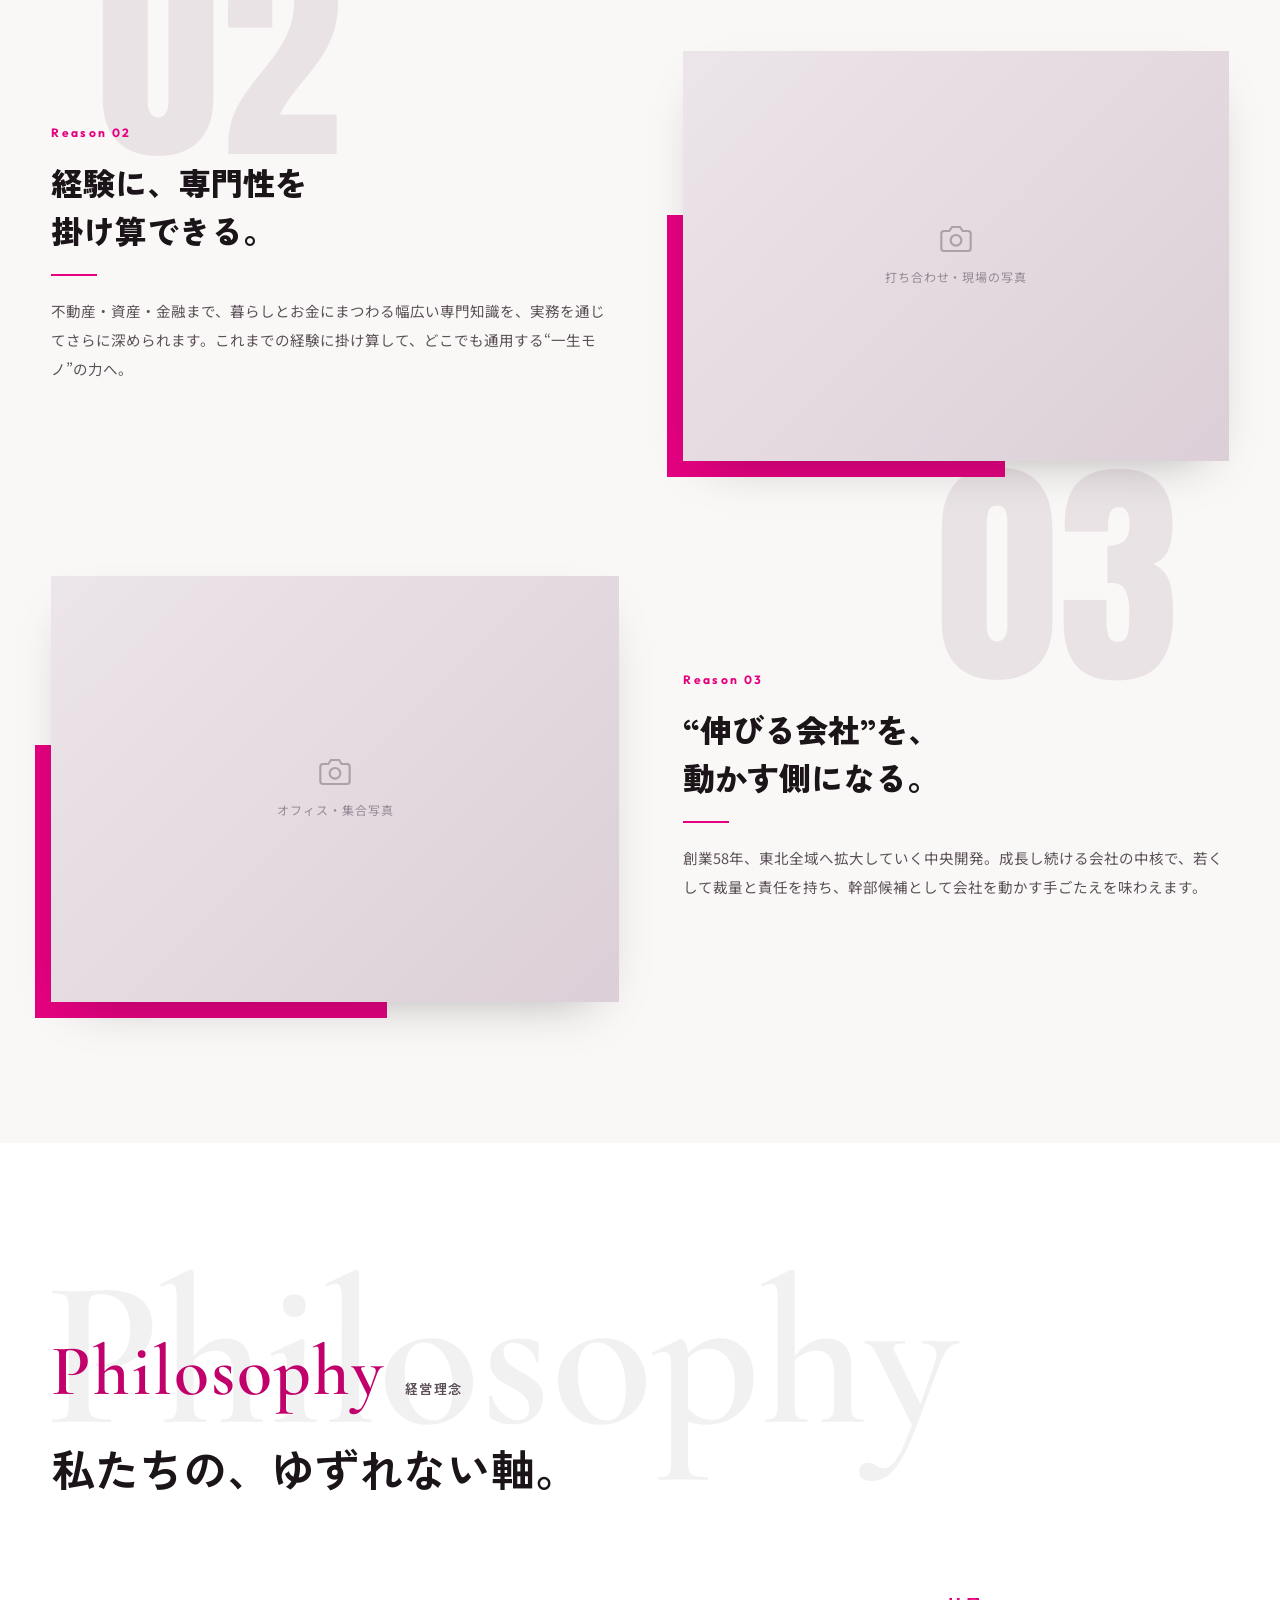
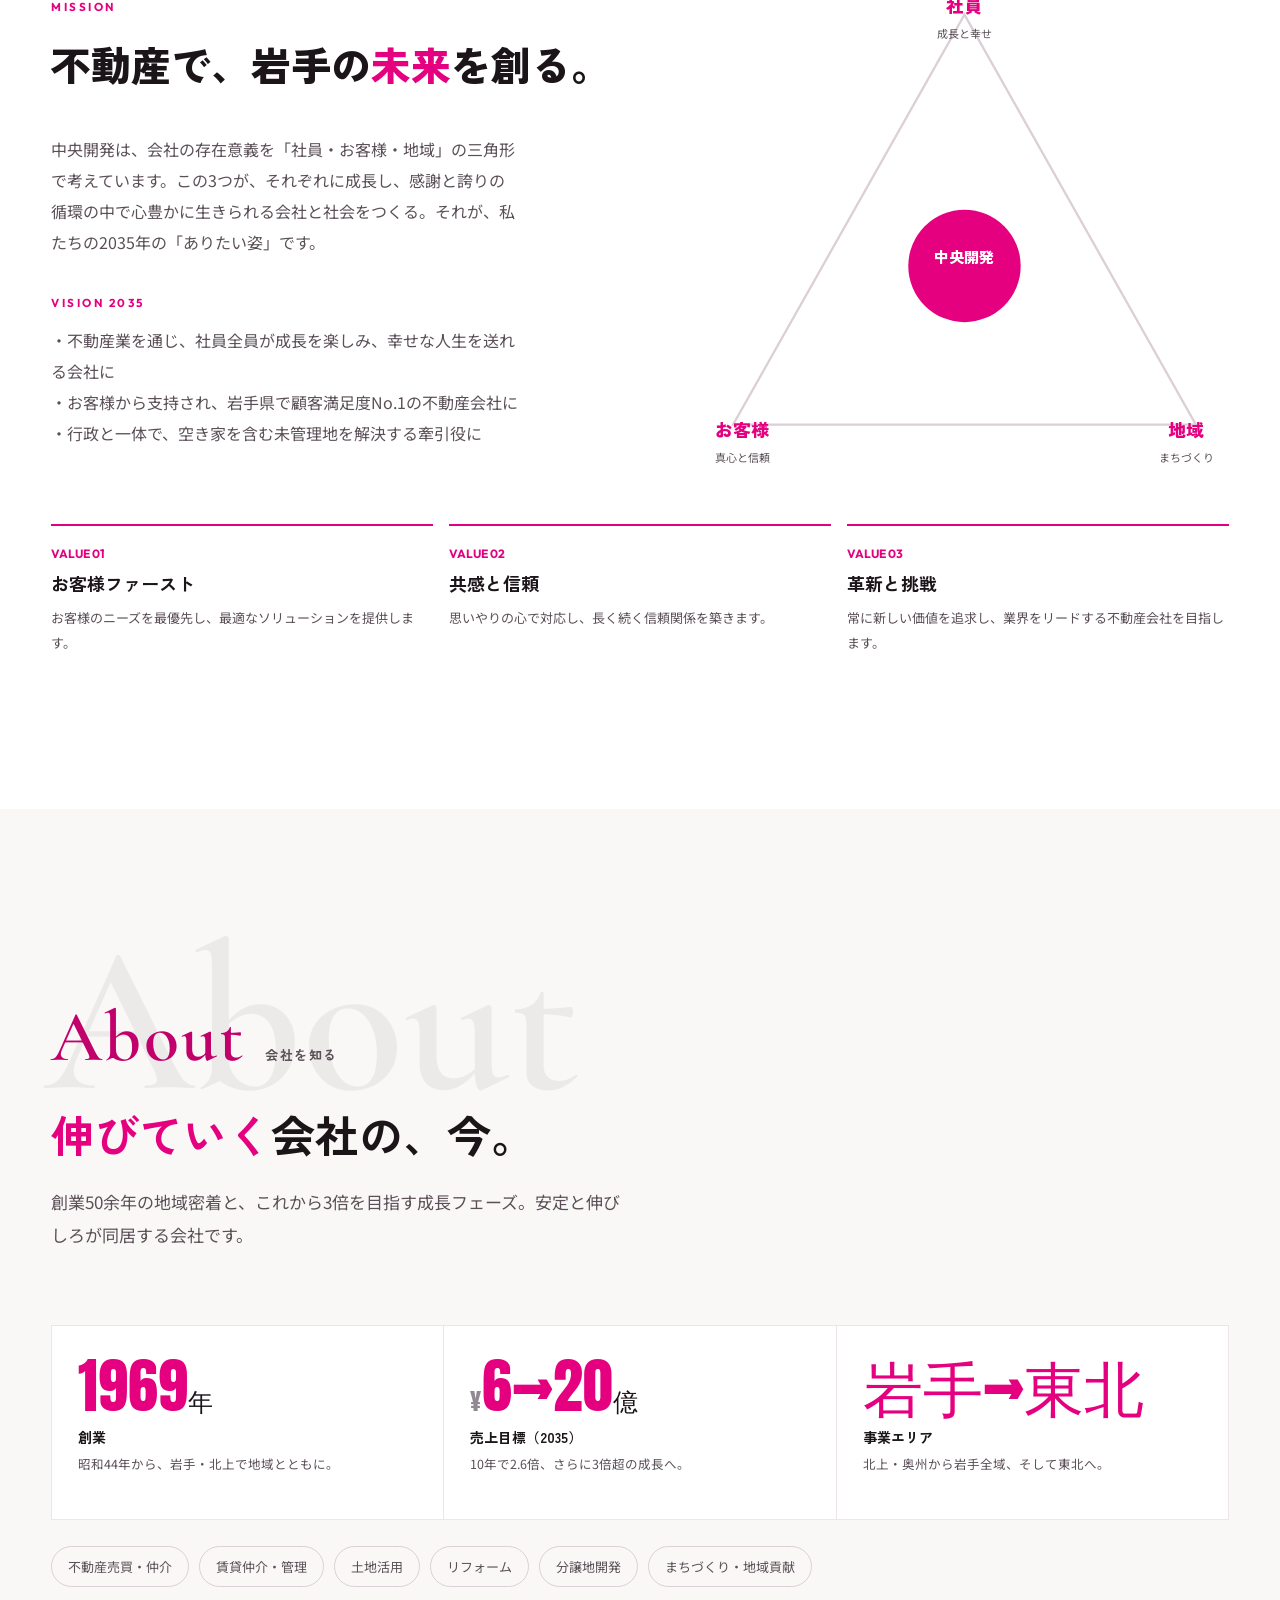
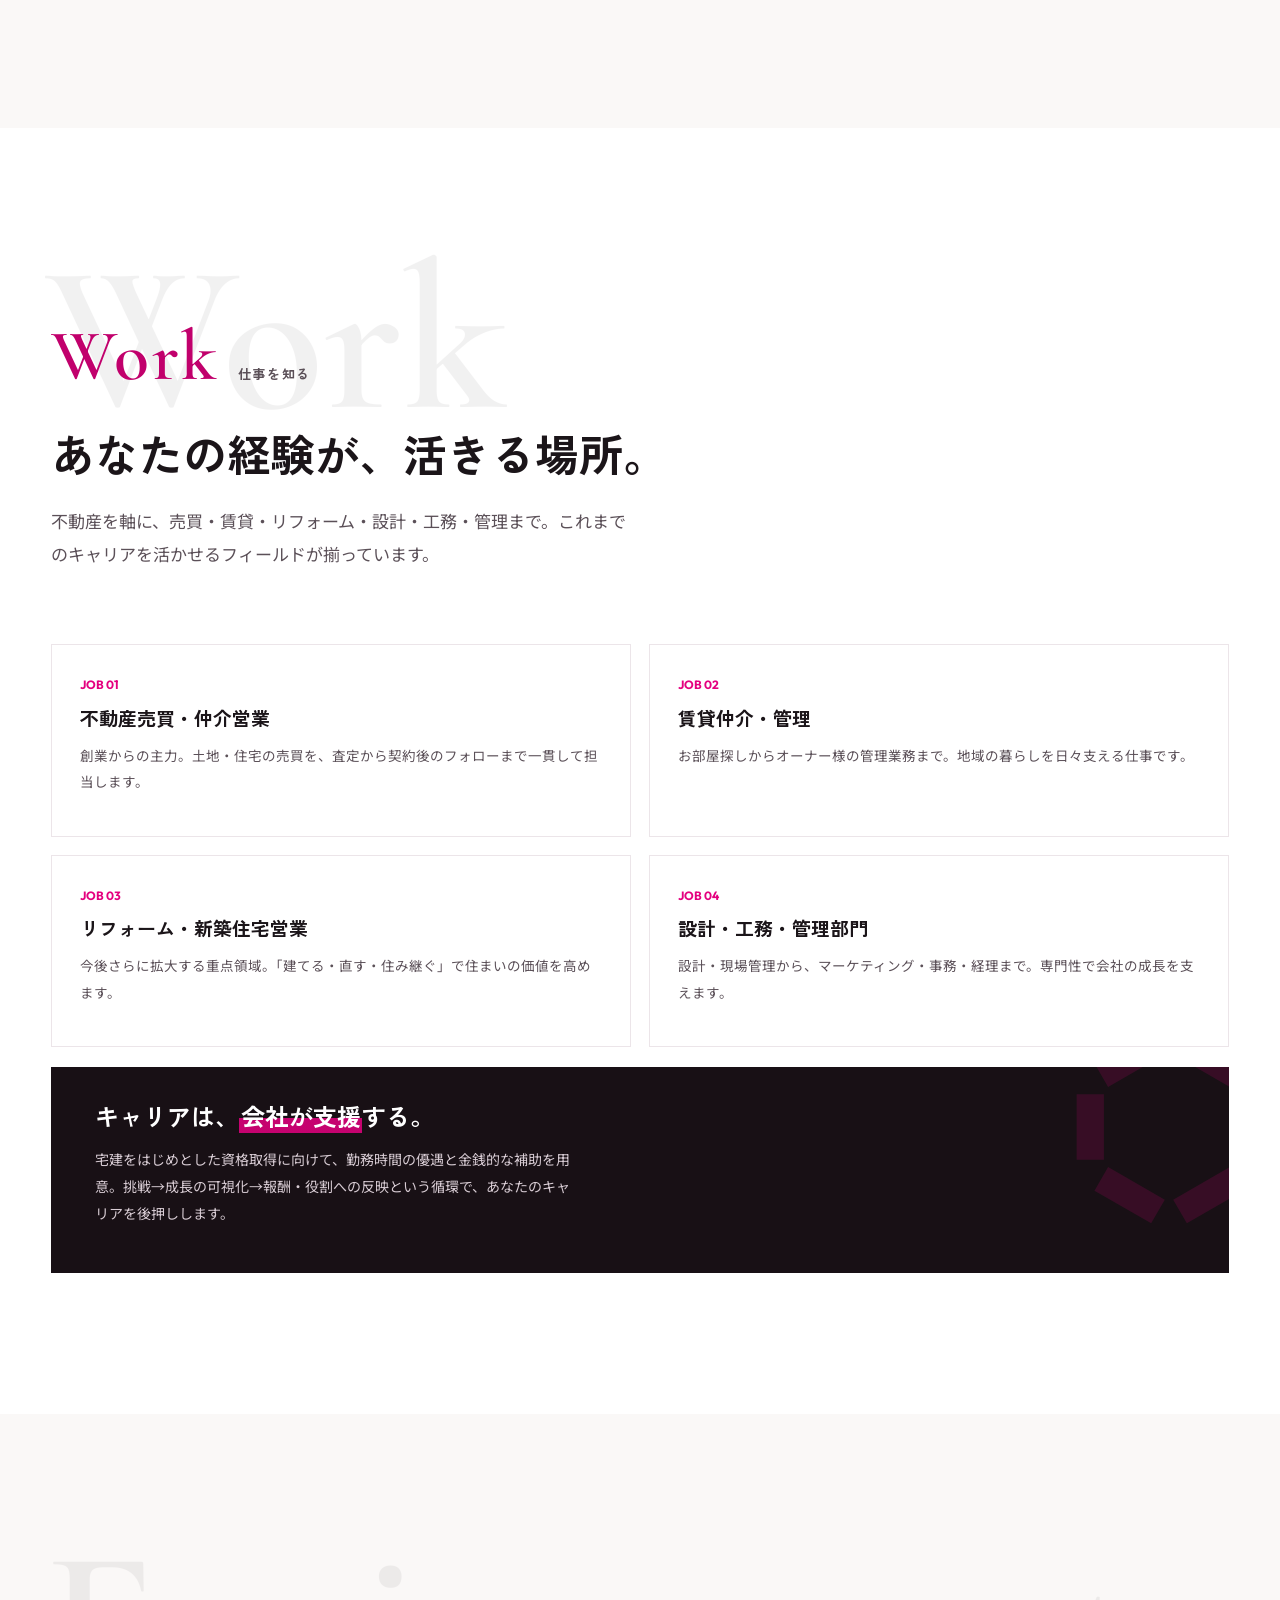
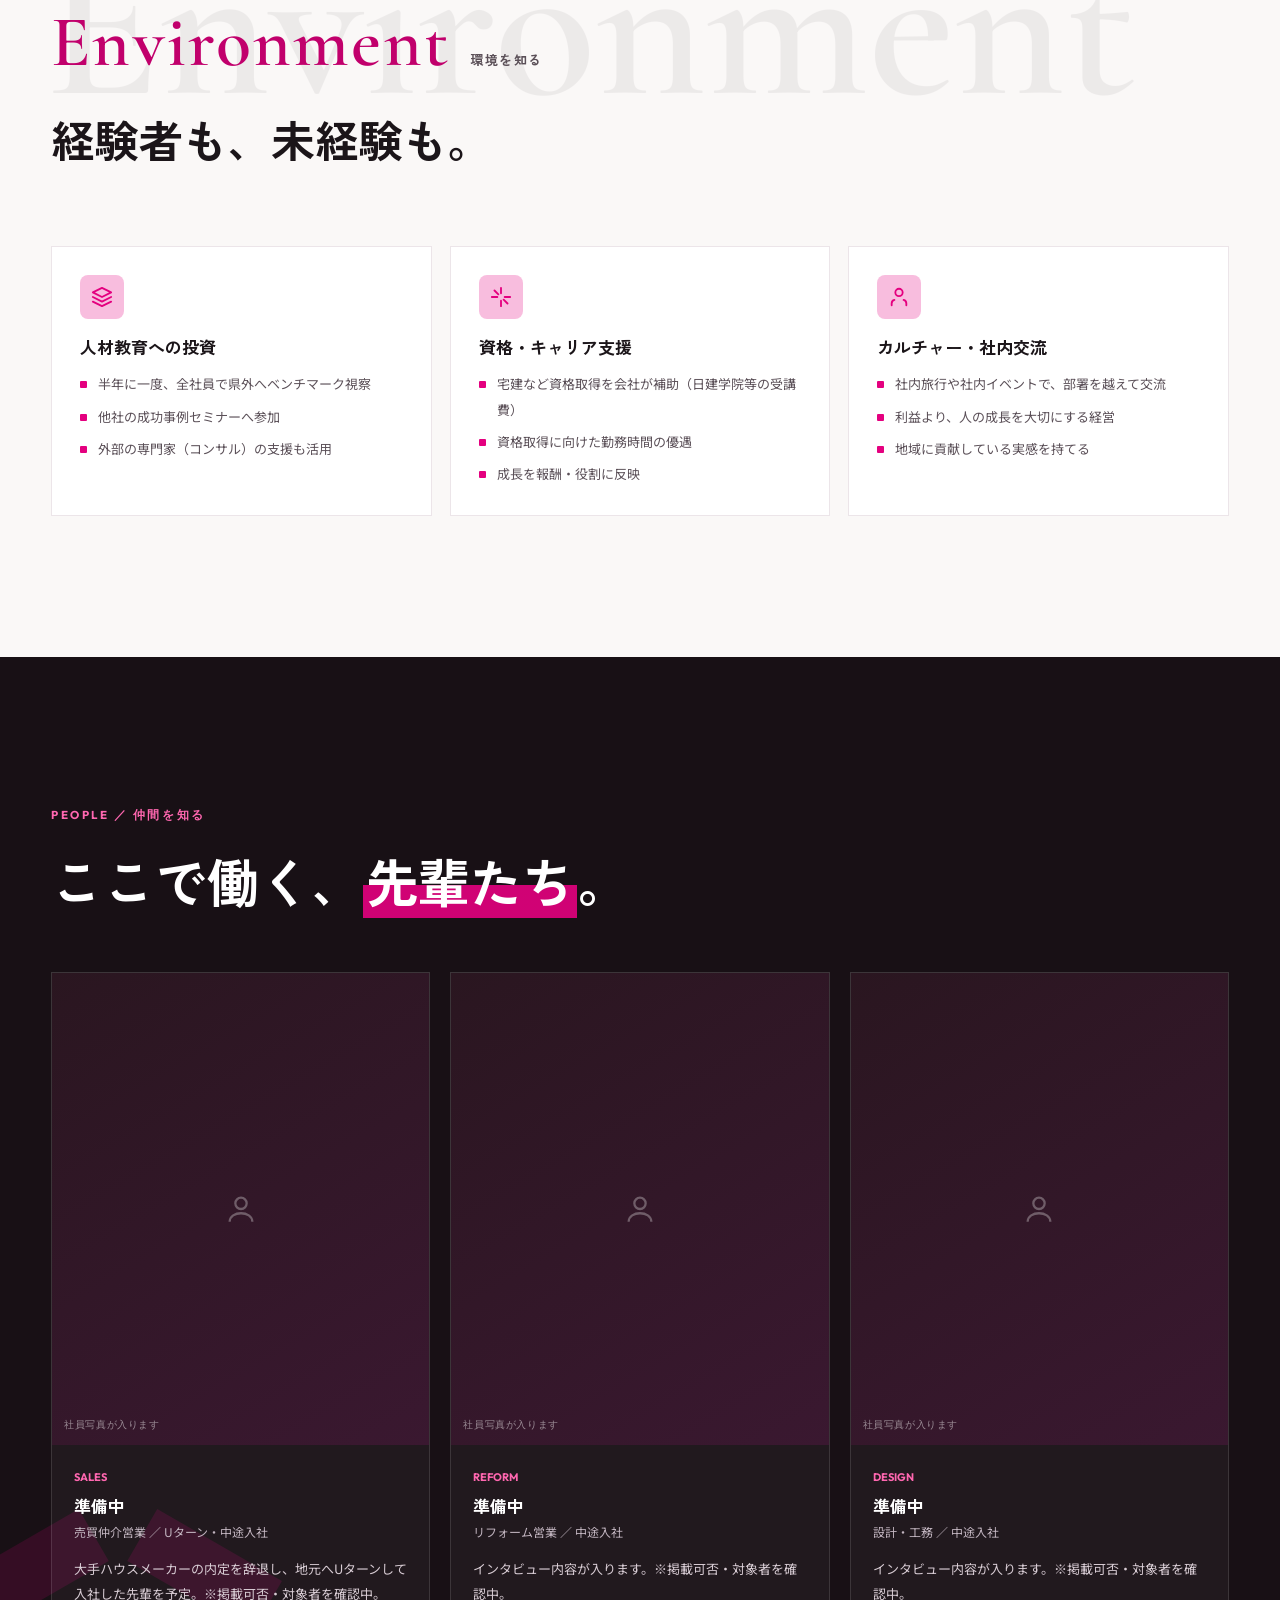
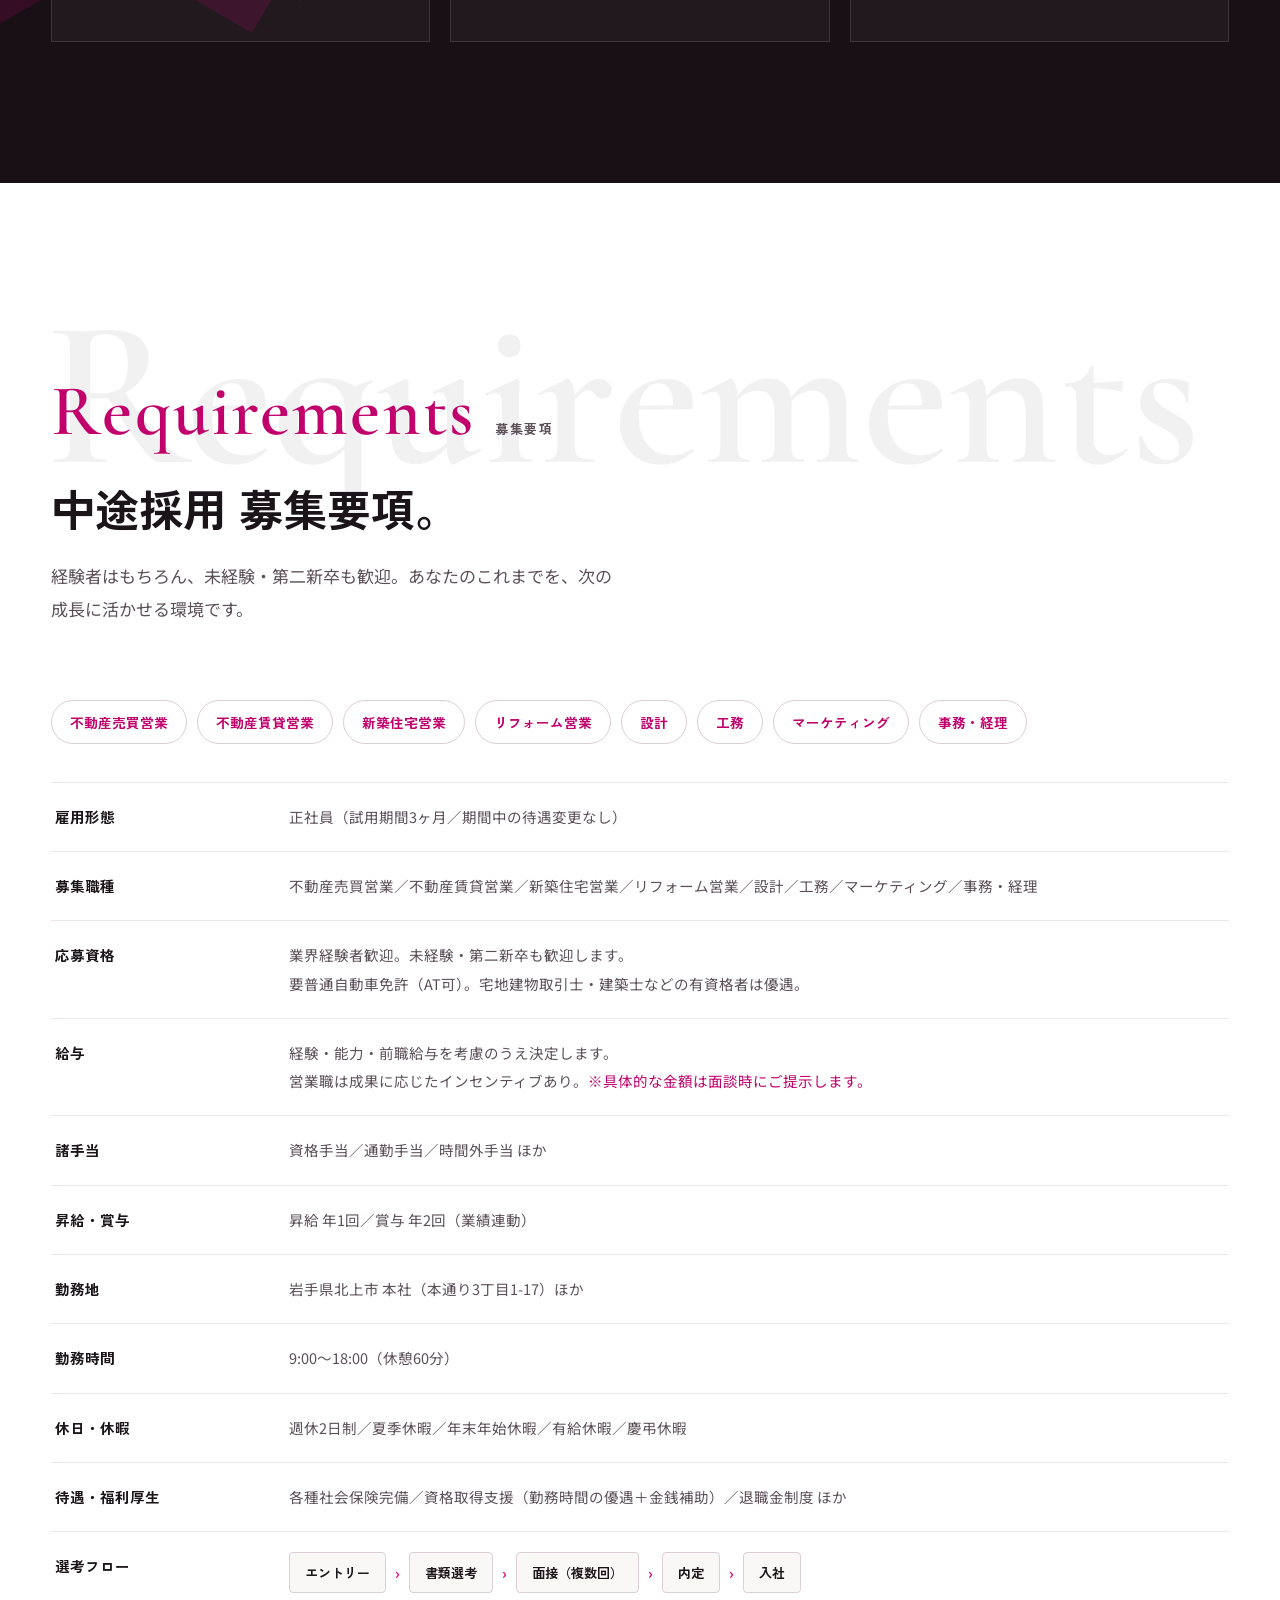
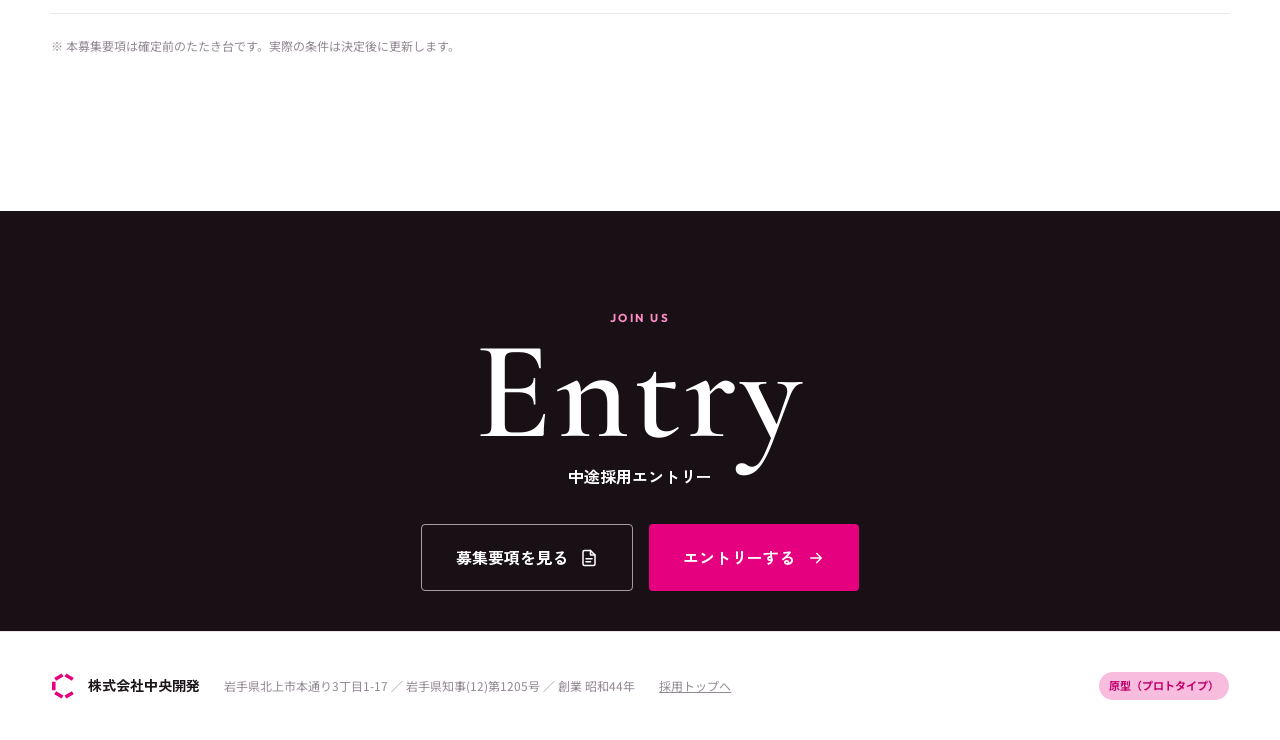
==== commit dc151c38: "社長ヒアリング(2026-09-14)を反映：社長メッセージ(努力→成長/裁量)・人材教育投資・裁量/幹部・先輩は売買Uターン方向 Co-Authored-By: Claude Opus 4.8 <n" ====
--- a/chuto/index.html
+++ b/chuto/index.html
@@ -176,11 +176,11 @@
     </div>
     <div class="env">
       <div class="envc reveal"><div class="ic"><svg viewBox="0 0 24 24" fill="none" stroke="currentColor" stroke-width="2" stroke-linecap="round" stroke-linejoin="round"><path d="M12 2L2 7l10 5 10-5zM2 17l10 5 10-5M2 12l10 5 10-5"/></svg></div>
-        <h3>受け入れ・教育</h3><ul><li>経験者は即戦力として裁量あるポジションへ</li><li>未経験・第二新卒も段階的に学べる仕組み</li><li>AIを活用した業務効率化・提案力強化</li></ul></div>
+        <h3>人材教育への投資</h3><ul><li>半年に一度、全社員で県外へベンチマーク視察</li><li>他社の成功事例セミナーへ参加</li><li>外部の専門家（コンサル）の支援も活用</li></ul></div>
       <div class="envc reveal"><div class="ic"><svg viewBox="0 0 24 24" fill="none" stroke="currentColor" stroke-width="2" stroke-linecap="round" stroke-linejoin="round"><path d="M12 2v6M12 22v-6M4.9 4.9l4.2 4.2M14.9 14.9l4.2 4.2M2 12h6M22 12h-6"/></svg></div>
-        <h3>資格・キャリア支援</h3><ul><li>資格取得に向けた勤務時間の優遇</li><li>資格取得への金銭的な補助</li><li>成長を報酬・役割に反映</li></ul></div>
+        <h3>資格・キャリア支援</h3><ul><li>宅建など資格取得を会社が補助（日建学院等の受講費）</li><li>資格取得に向けた勤務時間の優遇</li><li>成長を報酬・役割に反映</li></ul></div>
       <div class="envc reveal"><div class="ic"><svg viewBox="0 0 24 24" fill="none" stroke="currentColor" stroke-width="2" stroke-linecap="round" stroke-linejoin="round"><path d="M20 21v-2a4 4 0 0 0-3-3.87M4 21v-2a4 4 0 0 1 3-3.87M12 11a4 4 0 1 0 0-8 4 4 0 0 0 0 8z"/></svg></div>
-        <h3>カルチャー</h3><ul><li>自分の意思で考え、責任を持って挑戦できる</li><li>利益より、人の成長を大切にする経営</li><li>地域に貢献している実感を持てる</li></ul></div>
+        <h3>カルチャー・社内交流</h3><ul><li>社内旅行や社内イベントで、部署を越えて交流</li><li>利益より、人の成長を大切にする経営</li><li>地域に貢献している実感を持てる</li></ul></div>
     </div>
   </div>
 </section>
@@ -193,7 +193,7 @@
     <h2>ここで働く、<span class="mk">先輩たち</span>。</h2>
     <div class="ivs">
       <div class="iv reveal"><div class="ph"><svg viewBox="0 0 24 24" fill="none" stroke="currentColor" stroke-width="1.6"><circle cx="12" cy="8" r="4"/><path d="M4 21c0-4 4-6 8-6s8 2 8 6"/></svg><span class="tag">社員写真が入ります</span></div>
-        <div class="b"><div class="jn">SALES</div><h3>準備中</h3><div class="role">売買仲介営業 ／ 中途入社</div><p>インタビュー内容が入ります。※掲載可否・対象者を確認中。</p></div></div>
+        <div class="b"><div class="jn">SALES</div><h3>準備中</h3><div class="role">売買仲介営業 ／ Uターン・中途入社</div><p>大手ハウスメーカーの内定を辞退し、地元へUターンして入社した先輩を予定。※掲載可否・対象者を確認中。</p></div></div>
       <div class="iv reveal"><div class="ph"><svg viewBox="0 0 24 24" fill="none" stroke="currentColor" stroke-width="1.6"><circle cx="12" cy="8" r="4"/><path d="M4 21c0-4 4-6 8-6s8 2 8 6"/></svg><span class="tag">社員写真が入ります</span></div>
         <div class="b"><div class="jn">REFORM</div><h3>準備中</h3><div class="role">リフォーム営業 ／ 中途入社</div><p>インタビュー内容が入ります。※掲載可否・対象者を確認中。</p></div></div>
       <div class="iv reveal"><div class="ph"><svg viewBox="0 0 24 24" fill="none" stroke="currentColor" stroke-width="1.6"><circle cx="12" cy="8" r="4"/><path d="M4 21c0-4 4-6 8-6s8 2 8 6"/></svg><span class="tag">社員写真が入ります</span></div>
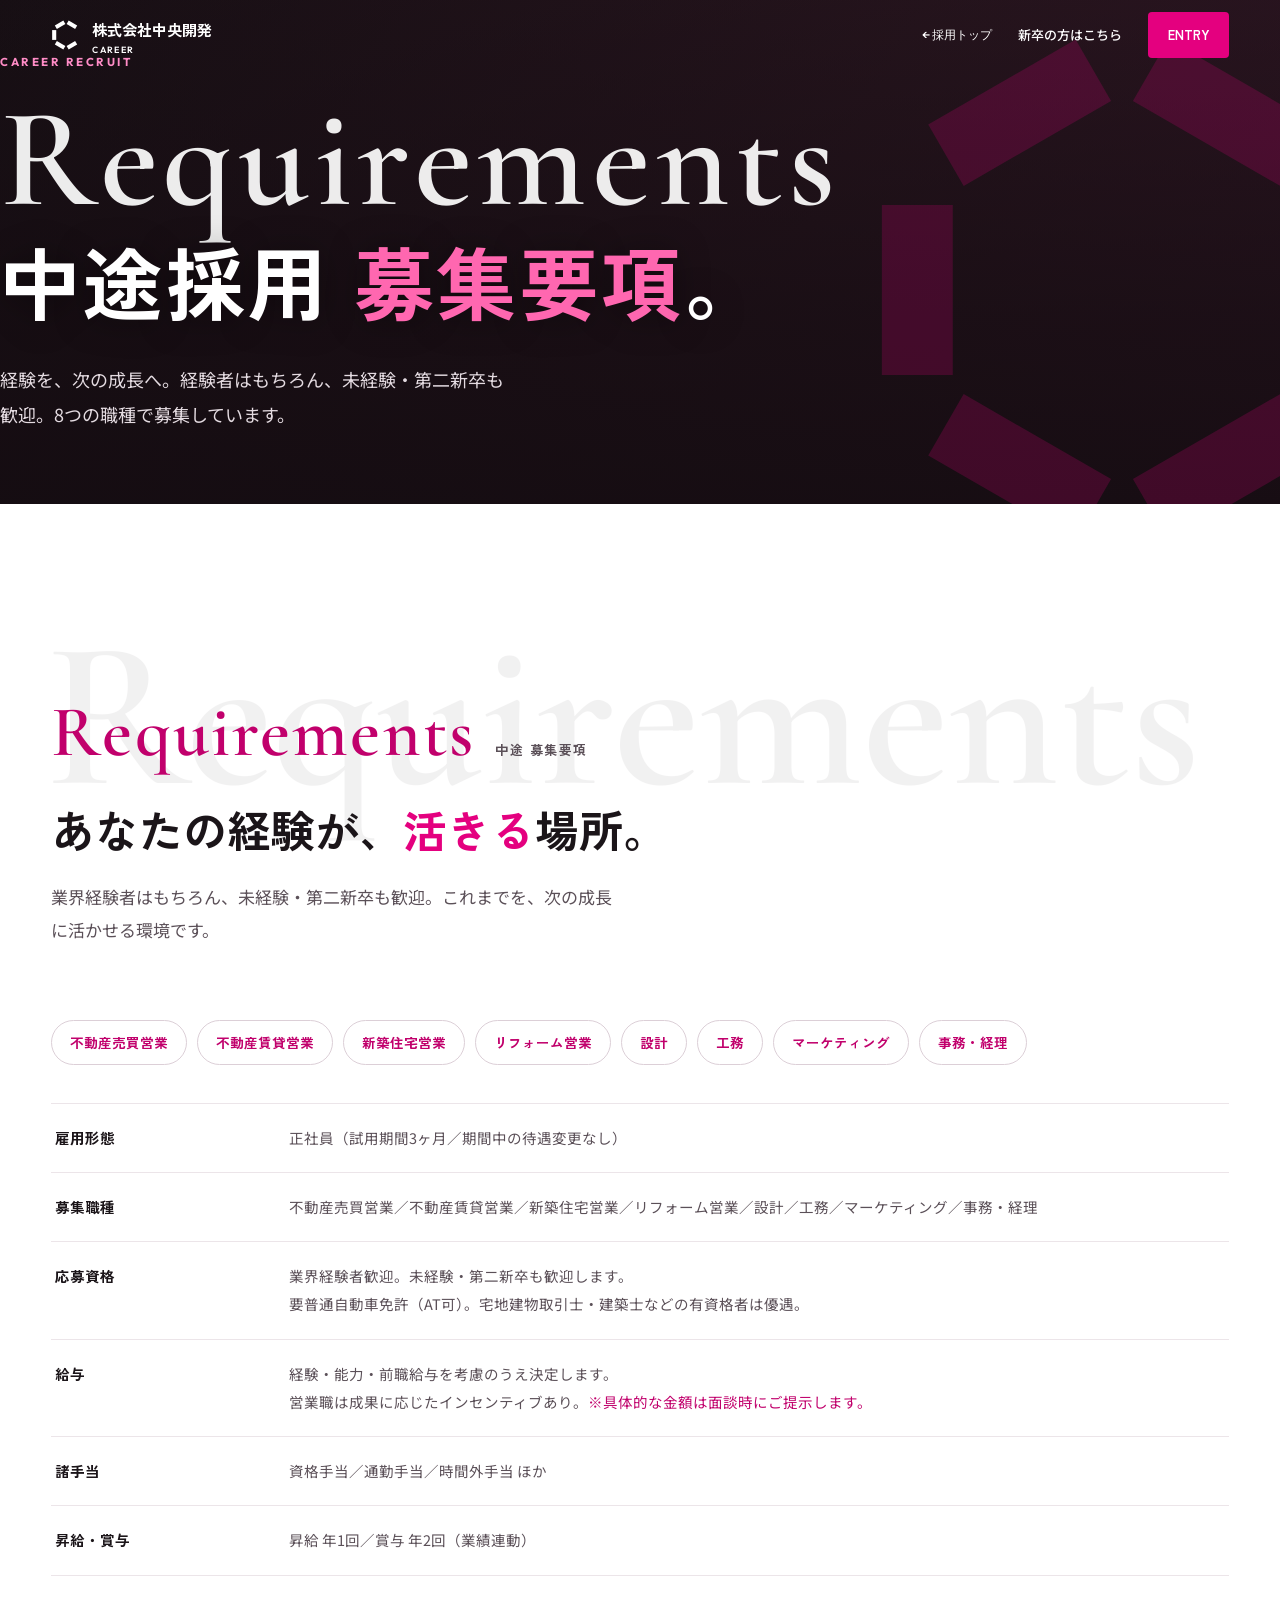
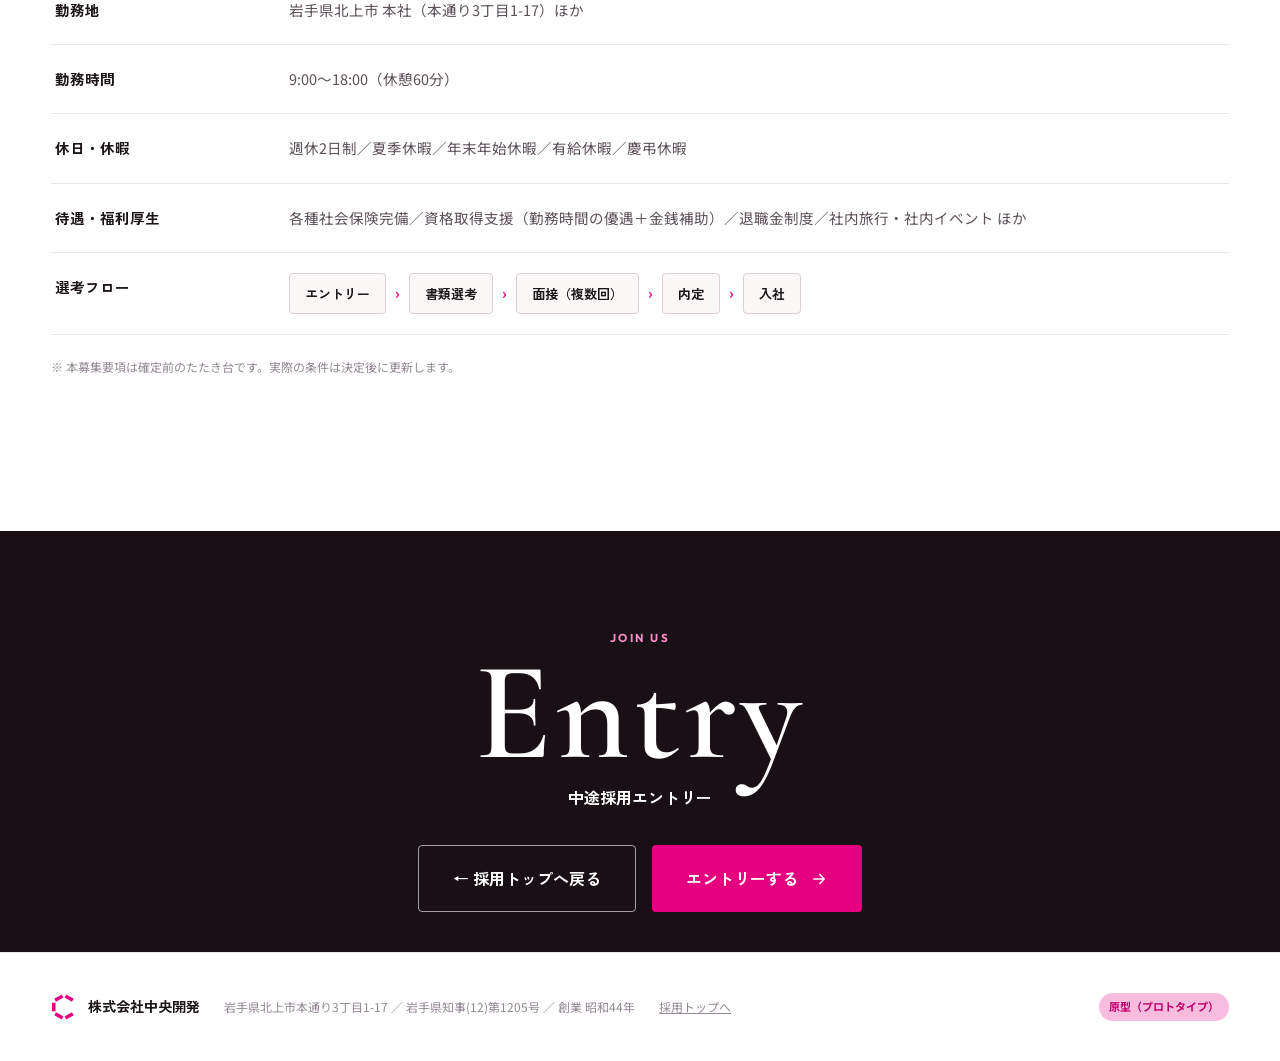
==== commit d4edc9ce: "構成刷新：トップ(新卒/中途共通)に訴求を集約し、配下を新卒/中途の募集要項ページ化 - トップに 社長ストーリー(キャリア+第3弾動画枠)/理念MVV+市場ストーリー/3つの魅力(裁量重視)/人材教" ====
--- a/chuto/index.html
+++ b/chuto/index.html
@@ -3,8 +3,8 @@
 <head>
 <meta charset="utf-8">
 <meta name="viewport" content="width=device-width, initial-scale=1">
-<title>中途採用｜株式会社中央開発</title>
-<meta name="description" content="株式会社中央開発の中途採用。あなたの経験を、次の成長へ。岩手・北上から東北へ拡大する不動産会社で、幹部候補となる仲間を募集します。募集要項を掲載。">
+<title>中途採用 募集要項｜株式会社中央開発</title>
+<meta name="description" content="株式会社中央開発の中途採用 募集要項。8職種で経験者・未経験を募集。あなたの経験を、次の成長へ。岩手・北上から東北へ拡大する不動産会社。">
 <link rel="icon" href="../assets/img/logo.svg" type="image/svg+xml">
 <link rel="preconnect" href="https://fonts.googleapis.com">
 <link rel="preconnect" href="https://fonts.gstatic.com" crossorigin>
@@ -22,194 +22,35 @@
 </defs></svg>
 
 <header class="top ontop" id="top"><div class="wrap">
-  <a class="brand" href="#hero"><svg class="logo" viewBox="-110 -110 220 220"><use href="#cmark"/></svg>
-    <div><b>株式会社中央開発</b><span>CAREER RECRUIT</span></div></a>
+  <a class="brand" href="../"><svg class="logo" viewBox="-110 -110 220 220"><use href="#cmark"/></svg>
+    <div><b>株式会社中央開発</b><span>CAREER</span></div></a>
   <nav class="nav">
     <a href="../" class="back">← 採用トップ</a>
-    <a href="#philosophy">経営理念</a><a href="#about">会社を知る</a>
-    <a href="#work">仕事を知る</a><a href="#env">環境を知る</a><a href="#requirements">募集要項</a>
+    <a href="../shinsotsu/">新卒の方はこちら</a>
     <a class="cta" href="../entry/">ENTRY</a>
   </nav>
 </div></header>
 
-<!-- FV -->
-<section class="hero" id="hero">
+<!-- FV（コンパクト） -->
+<section class="hero" id="hero" style="min-height:56svh">
   <div class="photo"></div>
   <svg class="cm" viewBox="-110 -110 220 220"><use href="#cmark"/></svg>
-  <div class="photo-tag"><svg viewBox="0 0 24 24" fill="none" stroke="currentColor" stroke-width="2"><path d="M23 19a2 2 0 0 1-2 2H3a2 2 0 0 1-2-2V8a2 2 0 0 1 2-2h4l2-3h6l2 3h4a2 2 0 0 1 2 2z"/><circle cx="12" cy="13" r="4"/></svg>社員・仕事風景の写真が入ります</div>
   <div class="wrap inner">
-    <div class="label" style="color:#ff8cc6;margin-bottom:18px">Career Recruit</div>
-    <div class="kick disp">Career</div>
-    <h1>経験を、<span class="em">次の成長</span>へ。</h1>
-    <p class="lead">岩手・北上から東北へ。伸びていく会社で、あなたのこれまでを活かしませんか。売買・賃貸・リフォーム・設計・工務・管理まで、活躍のフィールドは幅広く。次の中央開発をつくる幹部候補を募集します。</p>
+    <div class="label" style="color:#ff8cc6;margin-bottom:16px">Career Recruit</div>
+    <div class="kick disp">Requirements</div>
+    <h1>中途採用 <span class="em">募集要項</span>。</h1>
+    <p class="lead">経験を、次の成長へ。経験者はもちろん、未経験・第二新卒も歓迎。8つの職種で募集しています。</p>
   </div>
 </section>
 
-<!-- 3つの魅力 -->
-<section class="sec merit" id="merit">
-  <div class="wrap">
-    <div class="merit-head reveal">
-      <span class="label">Why Chuo Kaihatsu</span>
-      <h2>ここで働く、<span class="em">3つの魅力</span>。</h2>
-    </div>
-    <div class="reasons">
-      <div class="reason reveal">
-        <span class="rno en">01</span>
-        <div class="reason-photo"><div class="photo-slot"><svg viewBox="0 0 24 24" fill="none" stroke="currentColor" stroke-width="1.6"><path d="M23 19a2 2 0 0 1-2 2H3a2 2 0 0 1-2-2V8a2 2 0 0 1 2-2h4l2-3h6l2 3h4a2 2 0 0 1 2 2z"/><circle cx="12" cy="13" r="4"/></svg><span class="ptxt">働くメンバーの写真</span></div></div>
-        <div class="reason-body">
-          <span class="rlabel">Reason 01</span>
-          <h3>実力が、そのまま<br>報酬になる。</h3>
-          <div class="rule"></div>
-          <p>成果に応じた、適正な評価。前職での経験やがんばりが、きちんと数字で返ってきます。年齢や社歴ではなく「実力」で正当に報われる環境です。</p>
-        </div>
-      </div>
-      <div class="reason rev reveal">
-        <span class="rno en">02</span>
-        <div class="reason-photo"><div class="photo-slot"><svg viewBox="0 0 24 24" fill="none" stroke="currentColor" stroke-width="1.6"><path d="M23 19a2 2 0 0 1-2 2H3a2 2 0 0 1-2-2V8a2 2 0 0 1 2-2h4l2-3h6l2 3h4a2 2 0 0 1 2 2z"/><circle cx="12" cy="13" r="4"/></svg><span class="ptxt">打ち合わせ・現場の写真</span></div></div>
-        <div class="reason-body">
-          <span class="rlabel">Reason 02</span>
-          <h3>経験に、専門性を<br>掛け算できる。</h3>
-          <div class="rule"></div>
-          <p>不動産・資産・金融まで、暮らしとお金にまつわる幅広い専門知識を、実務を通じてさらに深められます。これまでの経験に掛け算して、どこでも通用する“一生モノ”の力へ。</p>
-        </div>
-      </div>
-      <div class="reason reveal">
-        <span class="rno en">03</span>
-        <div class="reason-photo"><div class="photo-slot"><svg viewBox="0 0 24 24" fill="none" stroke="currentColor" stroke-width="1.6"><path d="M23 19a2 2 0 0 1-2 2H3a2 2 0 0 1-2-2V8a2 2 0 0 1 2-2h4l2-3h6l2 3h4a2 2 0 0 1 2 2z"/><circle cx="12" cy="13" r="4"/></svg><span class="ptxt">オフィス・集合写真</span></div></div>
-        <div class="reason-body">
-          <span class="rlabel">Reason 03</span>
-          <h3>“伸びる会社”を、<br>動かす側になる。</h3>
-          <div class="rule"></div>
-          <p>創業58年、東北全域へ拡大していく中央開発。成長し続ける会社の中核で、若くして裁量と責任を持ち、幹部候補として会社を動かす手ごたえを味わえます。</p>
-        </div>
-      </div>
-    </div>
-  </div>
-</section>
-
-<!-- ① 経営理念 -->
-<section class="sec white" id="philosophy">
-  <div class="wrap">
-    <div class="shead reveal">
-      <span class="ghost">Philosophy</span>
-      <div class="eyj"><span class="eng">Philosophy</span><span class="jp">経営理念</span></div>
-      <h2>私たちの、ゆずれない軸。</h2>
-    </div>
-    <div class="phi">
-      <div class="reveal">
-        <span class="label">Mission</span>
-        <p class="mission">不動産で、岩手の<span class="em">未来</span>を創る。</p>
-        <p class="mtxt">中央開発は、会社の存在意義を「社員・お客様・地域」の三角形で考えています。この3つが、それぞれに成長し、感謝と誇りの循環の中で心豊かに生きられる会社と社会をつくる。それが、私たちの2035年の「ありたい姿」です。</p>
-        <span class="label vlabel">Vision 2035</span>
-        <p class="mtxt" style="margin-top:10px">・不動産業を通じ、社員全員が成長を楽しみ、幸せな人生を送れる会社に<br>・お客様から支持され、岩手県で顧客満足度No.1の不動産会社に<br>・行政と一体で、空き家を含む未管理地を解決する牽引役に</p>
-      </div>
-      <div class="tri reveal">
-        <svg viewBox="0 0 320 300" role="img" aria-label="社員・お客様・地域の三角形">
-          <polygon class="edge" points="160,24 300,272 20,272"/>
-          <circle class="core" cx="160" cy="176" r="34"/>
-        </svg>
-        <div class="trin" style="left:50%;top:8%"><div class="t">社員</div><div class="d">成長と幸せ</div></div>
-        <div class="trin" style="left:92%;top:92%"><div class="t">地域</div><div class="d">まちづくり</div></div>
-        <div class="trin" style="left:8%;top:92%"><div class="t">お客様</div><div class="d">真心と信頼</div></div>
-        <div class="center"><b>中央開発</b></div>
-      </div>
-    </div>
-    <div class="values">
-      <div class="val reveal"><div class="vn">VALUE 01</div><h3>お客様ファースト</h3><p>お客様のニーズを最優先し、最適なソリューションを提供します。</p></div>
-      <div class="val reveal"><div class="vn">VALUE 02</div><h3>共感と信頼</h3><p>思いやりの心で対応し、長く続く信頼関係を築きます。</p></div>
-      <div class="val reveal"><div class="vn">VALUE 03</div><h3>革新と挑戦</h3><p>常に新しい価値を追求し、業界をリードする不動産会社を目指します。</p></div>
-    </div>
-  </div>
-</section>
-
-<!-- ② 会社を知る -->
-<section class="sec" id="about">
-  <div class="wrap">
-    <div class="shead reveal">
-      <span class="ghost">About</span>
-      <div class="eyj"><span class="eng">About</span><span class="jp">会社を知る</span></div>
-      <h2><span class="em">伸びていく</span>会社の、今。</h2>
-      <p>創業50余年の地域密着と、これから3倍を目指す成長フェーズ。安定と伸びしろが同居する会社です。</p>
-    </div>
-    <div class="stats reveal">
-      <div class="stat"><div class="k">1969<em>年</em></div><h3>創業</h3><p>昭和44年から、岩手・北上で地域とともに。</p></div>
-      <div class="stat"><div class="k"><s>¥</s>6→20<em>億</em></div><h3>売上目標（2035）</h3><p>10年で2.6倍、さらに3倍超の成長へ。</p></div>
-      <div class="stat"><div class="k">岩手→東北</div><h3>事業エリア</h3><p>北上・奥州から岩手全域、そして東北へ。</p></div>
-    </div>
-    <div class="bizrow reveal">
-      <span>不動産売買・仲介</span><span>賃貸仲介・管理</span><span>土地活用</span>
-      <span>リフォーム</span><span>分譲地開発</span><span>まちづくり・地域貢献</span>
-    </div>
-  </div>
-</section>
-
-<!-- ③ 仕事を知る -->
-<section class="sec white" id="work">
-  <div class="wrap">
-    <div class="shead reveal">
-      <span class="ghost">Work</span>
-      <div class="eyj"><span class="eng">Work</span><span class="jp">仕事を知る</span></div>
-      <h2>あなたの経験が、活きる場所。</h2>
-      <p>不動産を軸に、売買・賃貸・リフォーム・設計・工務・管理まで。これまでのキャリアを活かせるフィールドが揃っています。</p>
-    </div>
-    <div class="jobs">
-      <div class="job reveal"><div class="jn">JOB 01</div><h3>不動産売買・仲介営業</h3><p>創業からの主力。土地・住宅の売買を、査定から契約後のフォローまで一貫して担当します。</p></div>
-      <div class="job reveal"><div class="jn">JOB 02</div><h3>賃貸仲介・管理</h3><p>お部屋探しからオーナー様の管理業務まで。地域の暮らしを日々支える仕事です。</p></div>
-      <div class="job reveal"><div class="jn">JOB 03</div><h3>リフォーム・新築住宅営業</h3><p>今後さらに拡大する重点領域。「建てる・直す・住み継ぐ」で住まいの価値を高めます。</p></div>
-      <div class="job reveal"><div class="jn">JOB 04</div><h3>設計・工務・管理部門</h3><p>設計・現場管理から、マーケティング・事務・経理まで。専門性で会社の成長を支えます。</p></div>
-    </div>
-    <div class="career reveal">
-      <svg class="cm" viewBox="-110 -110 220 220"><use href="#cmark"/></svg>
-      <h3>キャリアは、<span class="mk">会社が支援</span>する。</h3>
-      <p>宅建をはじめとした資格取得に向けて、勤務時間の優遇と金銭的な補助を用意。挑戦→成長の可視化→報酬・役割への反映という循環で、あなたのキャリアを後押しします。</p>
-    </div>
-  </div>
-</section>
-
-<!-- ④ 環境を知る -->
-<section class="sec" id="env">
-  <div class="wrap">
-    <div class="shead reveal">
-      <span class="ghost">Environment</span>
-      <div class="eyj"><span class="eng">Environment</span><span class="jp">環境を知る</span></div>
-      <h2>経験者も、未経験も。</h2>
-    </div>
-    <div class="env">
-      <div class="envc reveal"><div class="ic"><svg viewBox="0 0 24 24" fill="none" stroke="currentColor" stroke-width="2" stroke-linecap="round" stroke-linejoin="round"><path d="M12 2L2 7l10 5 10-5zM2 17l10 5 10-5M2 12l10 5 10-5"/></svg></div>
-        <h3>人材教育への投資</h3><ul><li>半年に一度、全社員で県外へベンチマーク視察</li><li>他社の成功事例セミナーへ参加</li><li>外部の専門家（コンサル）の支援も活用</li></ul></div>
-      <div class="envc reveal"><div class="ic"><svg viewBox="0 0 24 24" fill="none" stroke="currentColor" stroke-width="2" stroke-linecap="round" stroke-linejoin="round"><path d="M12 2v6M12 22v-6M4.9 4.9l4.2 4.2M14.9 14.9l4.2 4.2M2 12h6M22 12h-6"/></svg></div>
-        <h3>資格・キャリア支援</h3><ul><li>宅建など資格取得を会社が補助（日建学院等の受講費）</li><li>資格取得に向けた勤務時間の優遇</li><li>成長を報酬・役割に反映</li></ul></div>
-      <div class="envc reveal"><div class="ic"><svg viewBox="0 0 24 24" fill="none" stroke="currentColor" stroke-width="2" stroke-linecap="round" stroke-linejoin="round"><path d="M20 21v-2a4 4 0 0 0-3-3.87M4 21v-2a4 4 0 0 1 3-3.87M12 11a4 4 0 1 0 0-8 4 4 0 0 0 0 8z"/></svg></div>
-        <h3>カルチャー・社内交流</h3><ul><li>社内旅行や社内イベントで、部署を越えて交流</li><li>利益より、人の成長を大切にする経営</li><li>地域に貢献している実感を持てる</li></ul></div>
-    </div>
-  </div>
-</section>
-
-<!-- ⑤ 仲間を知る -->
-<section class="sec people" id="people">
-  <svg class="cm" viewBox="-110 -110 220 220"><use href="#cmark"/></svg>
-  <div class="wrap">
-    <span class="label">People ／ 仲間を知る</span>
-    <h2>ここで働く、<span class="mk">先輩たち</span>。</h2>
-    <div class="ivs">
-      <div class="iv reveal"><div class="ph"><svg viewBox="0 0 24 24" fill="none" stroke="currentColor" stroke-width="1.6"><circle cx="12" cy="8" r="4"/><path d="M4 21c0-4 4-6 8-6s8 2 8 6"/></svg><span class="tag">社員写真が入ります</span></div>
-        <div class="b"><div class="jn">SALES</div><h3>準備中</h3><div class="role">売買仲介営業 ／ Uターン・中途入社</div><p>大手ハウスメーカーの内定を辞退し、地元へUターンして入社した先輩を予定。※掲載可否・対象者を確認中。</p></div></div>
-      <div class="iv reveal"><div class="ph"><svg viewBox="0 0 24 24" fill="none" stroke="currentColor" stroke-width="1.6"><circle cx="12" cy="8" r="4"/><path d="M4 21c0-4 4-6 8-6s8 2 8 6"/></svg><span class="tag">社員写真が入ります</span></div>
-        <div class="b"><div class="jn">REFORM</div><h3>準備中</h3><div class="role">リフォーム営業 ／ 中途入社</div><p>インタビュー内容が入ります。※掲載可否・対象者を確認中。</p></div></div>
-      <div class="iv reveal"><div class="ph"><svg viewBox="0 0 24 24" fill="none" stroke="currentColor" stroke-width="1.6"><circle cx="12" cy="8" r="4"/><path d="M4 21c0-4 4-6 8-6s8 2 8 6"/></svg><span class="tag">社員写真が入ります</span></div>
-        <div class="b"><div class="jn">DESIGN</div><h3>準備中</h3><div class="role">設計・工務 ／ 中途入社</div><p>インタビュー内容が入ります。※掲載可否・対象者を確認中。</p></div></div>
-    </div>
-  </div>
-</section>
-
-<!-- ⑥ 募集要項（中途） -->
+<!-- 募集要項（中途） -->
 <section class="sec white" id="requirements">
   <div class="wrap">
     <div class="shead reveal">
       <span class="ghost">Requirements</span>
-      <div class="eyj"><span class="eng">Requirements</span><span class="jp">募集要項</span></div>
-      <h2>中途採用 募集要項。</h2>
-      <p>経験者はもちろん、未経験・第二新卒も歓迎。あなたのこれまでを、次の成長に活かせる環境です。</p>
+      <div class="eyj"><span class="eng">Requirements</span><span class="jp">中途 募集要項</span></div>
+      <h2>あなたの経験が、<span class="em">活きる</span>場所。</h2>
+      <p>業界経験者はもちろん、未経験・第二新卒も歓迎。これまでを、次の成長に活かせる環境です。</p>
     </div>
 
     <div class="jobtags reveal">
@@ -227,7 +68,7 @@
       <div><dt>勤務地</dt><dd>岩手県北上市 本社（本通り3丁目1-17）ほか</dd></div>
       <div><dt>勤務時間</dt><dd>9:00〜18:00（休憩60分）</dd></div>
       <div><dt>休日・休暇</dt><dd>週休2日制／夏季休暇／年末年始休暇／有給休暇／慶弔休暇</dd></div>
-      <div><dt>待遇・福利厚生</dt><dd>各種社会保険完備／資格取得支援（勤務時間の優遇＋金銭補助）／退職金制度 ほか</dd></div>
+      <div><dt>待遇・福利厚生</dt><dd>各種社会保険完備／資格取得支援（勤務時間の優遇＋金銭補助）／退職金制度／社内旅行・社内イベント ほか</dd></div>
       <div><dt>選考フロー</dt><dd><div class="flow"><b>エントリー</b><i>›</i><b>書類選考</b><i>›</i><b>面接（複数回）</b><i>›</i><b>内定</b><i>›</i><b>入社</b></div></dd></div>
     </dl>
     <p class="reqs-note">※ 本募集要項は確定前のたたき台です。実際の条件は決定後に更新します。</p>
@@ -241,21 +82,21 @@
     <div class="big">Entry</div>
     <div class="sub">中途採用エントリー</div>
     <div class="btns">
-      <a class="line" href="#requirements">募集要項を見る<svg viewBox="0 0 24 24" fill="none" stroke="currentColor" stroke-width="2" stroke-linecap="round" stroke-linejoin="round"><path d="M14 2H6a2 2 0 0 0-2 2v16a2 2 0 0 0 2 2h12a2 2 0 0 0 2-2V8z"/><path d="M14 2v6h6M8 13h8M8 17h6"/></svg></a>
+      <a class="line" href="../">← 採用トップへ戻る</a>
       <a class="fill" href="../entry/">エントリーする<svg viewBox="0 0 24 24" fill="none" stroke="currentColor" stroke-width="2" stroke-linecap="round" stroke-linejoin="round"><path d="M5 12h14M13 6l6 6-6 6"/></svg></a>
     </div>
   </div>
 </section>
 
 <footer><div class="wrap">
-  <a class="brand" href="#hero" style="text-decoration:none;color:inherit"><svg class="logo" viewBox="-110 -110 220 220" style="width:26px;height:26px;color:var(--brand)"><use href="#cmark"/></svg><b>株式会社中央開発</b></a>
+  <a class="brand" href="../" style="text-decoration:none;color:inherit"><svg class="logo" viewBox="-110 -110 220 220" style="width:26px;height:26px;color:var(--brand)"><use href="#cmark"/></svg><b>株式会社中央開発</b></a>
   <span>岩手県北上市本通り3丁目1-17 ／ 岩手県知事(12)第1205号 ／ 創業 昭和44年</span>
   <a href="../" style="color:var(--ink-3);text-decoration:underline">採用トップへ</a>
   <span class="proto">原型（プロトタイプ）</span>
 </div></footer>
 
 <div class="rail" id="rail">
-  <a class="doc" href="#requirements"><small>Recruit</small>募集要項<svg viewBox="0 0 24 24" fill="none" stroke="currentColor" stroke-width="2" stroke-linecap="round" stroke-linejoin="round"><path d="M7 17L17 7M9 7h8v8"/></svg></a>
+  <a class="c" href="../shinsotsu/"><small>Recruit</small>新卒募集要項<svg viewBox="0 0 24 24" fill="none" stroke="currentColor" stroke-width="2" stroke-linecap="round" stroke-linejoin="round"><path d="M7 17L17 7M9 7h8v8"/></svg></a>
   <a class="ent" href="../entry/"><small>Recruit</small>エントリー<svg viewBox="0 0 24 24" fill="none" stroke="currentColor" stroke-width="2" stroke-linecap="round" stroke-linejoin="round"><path d="M7 17L17 7M9 7h8v8"/></svg></a>
 </div>
 <button class="backtop" id="backtop" aria-label="トップへ戻る"><svg viewBox="0 0 24 24" fill="none" stroke="currentColor" stroke-width="2.4" stroke-linecap="round" stroke-linejoin="round"><path d="M6 15l6-6 6 6"/></svg></button>
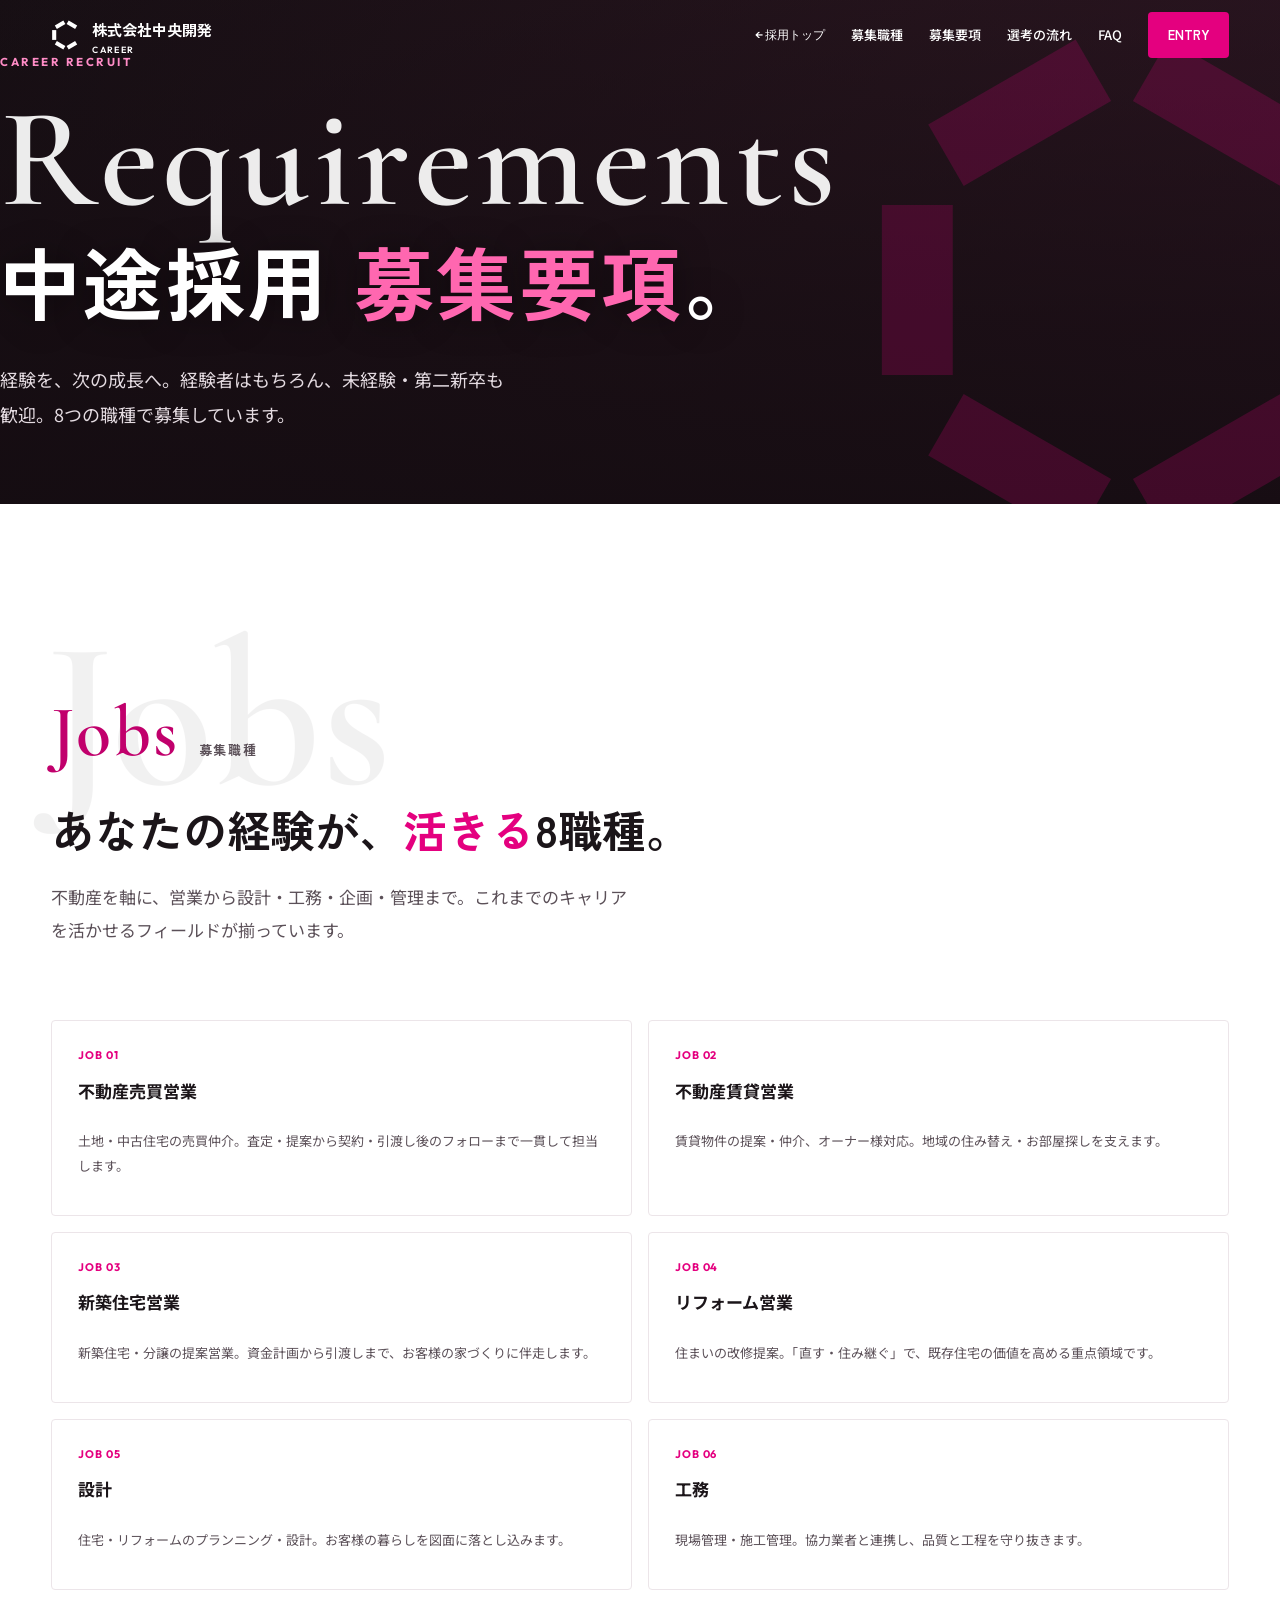
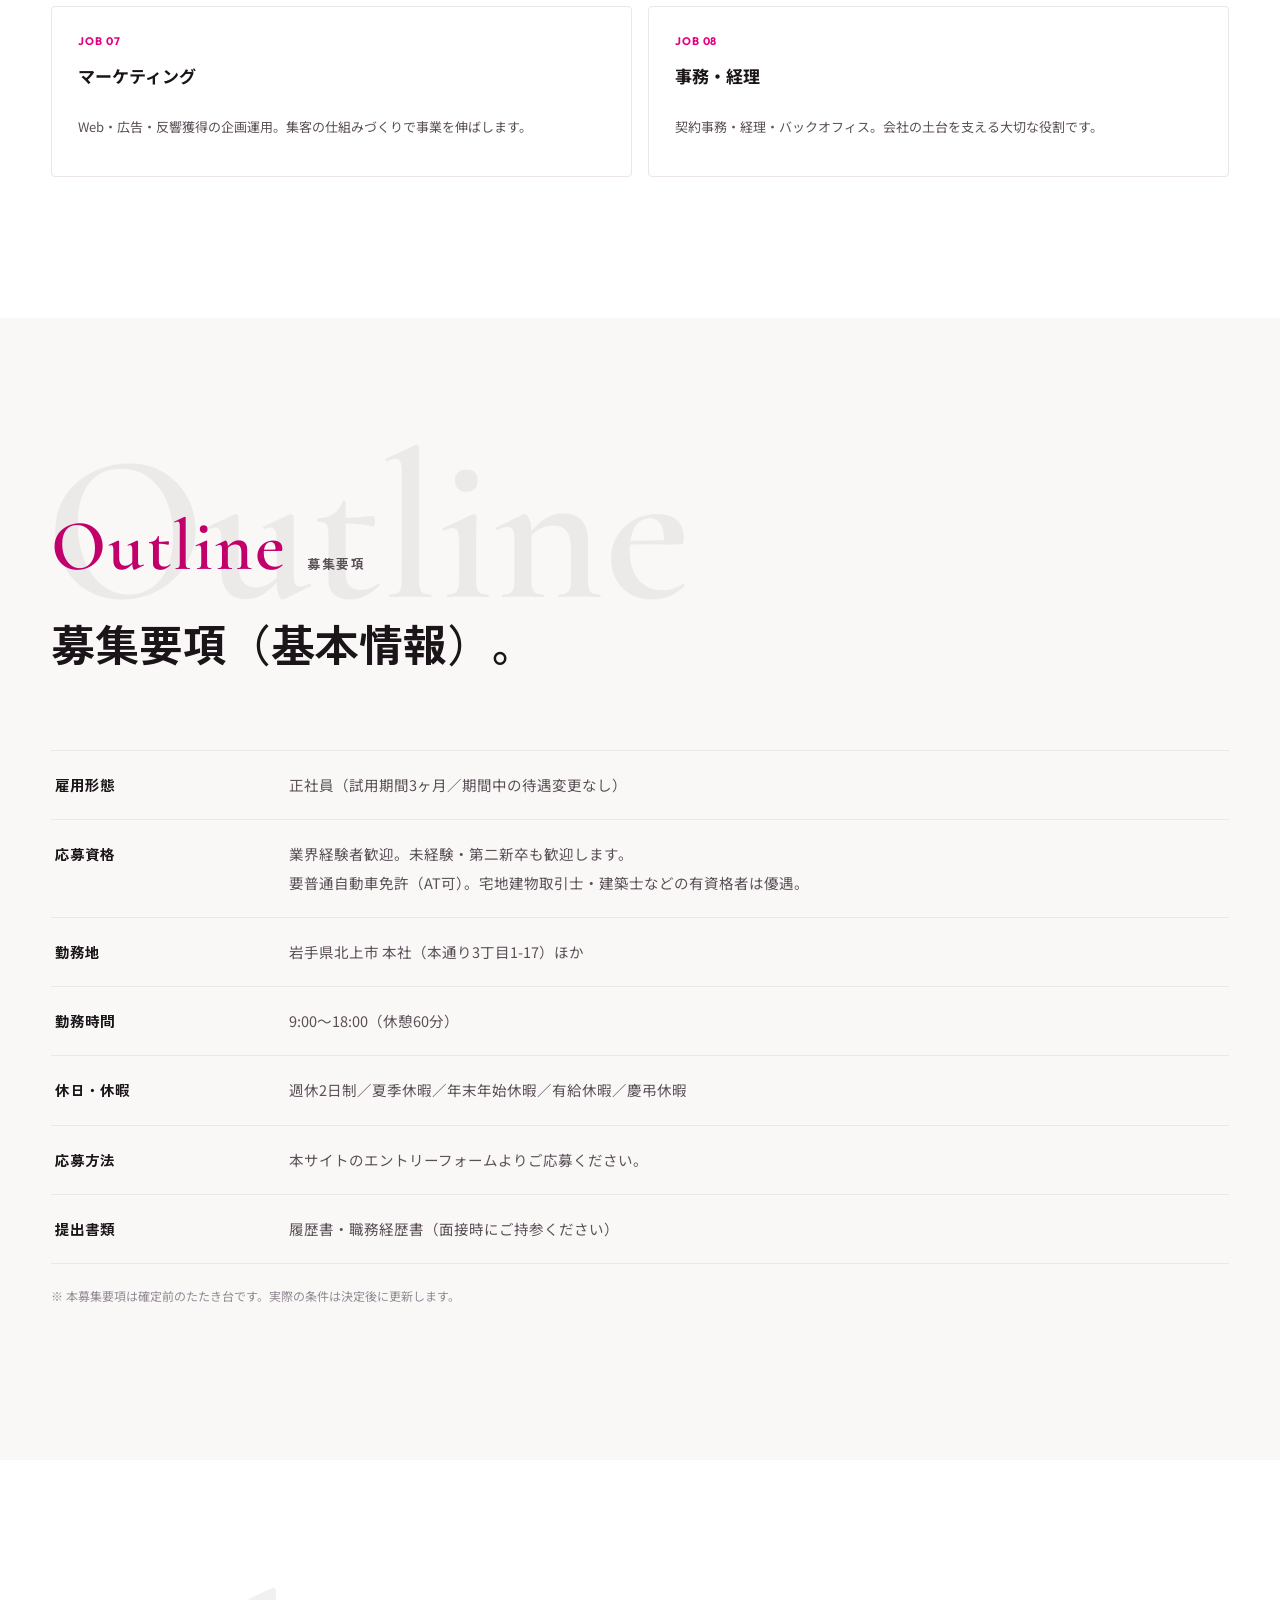
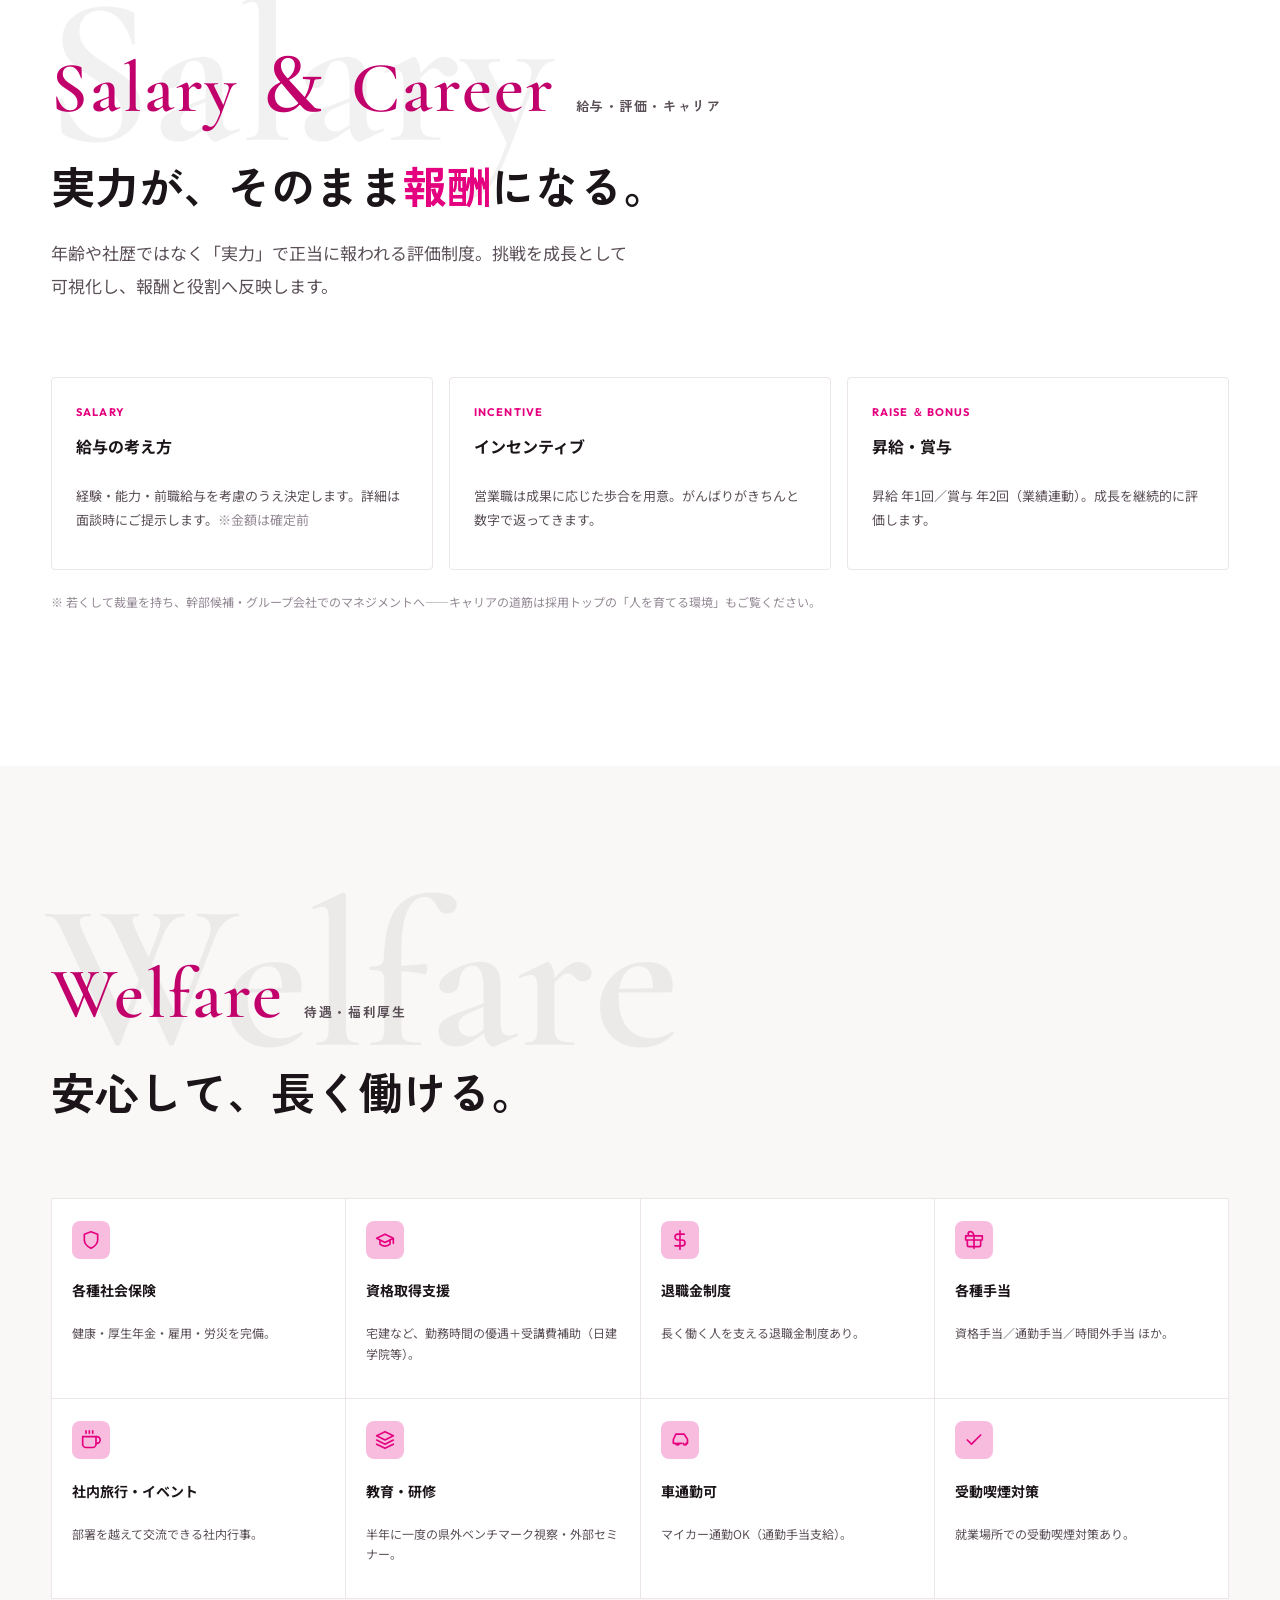
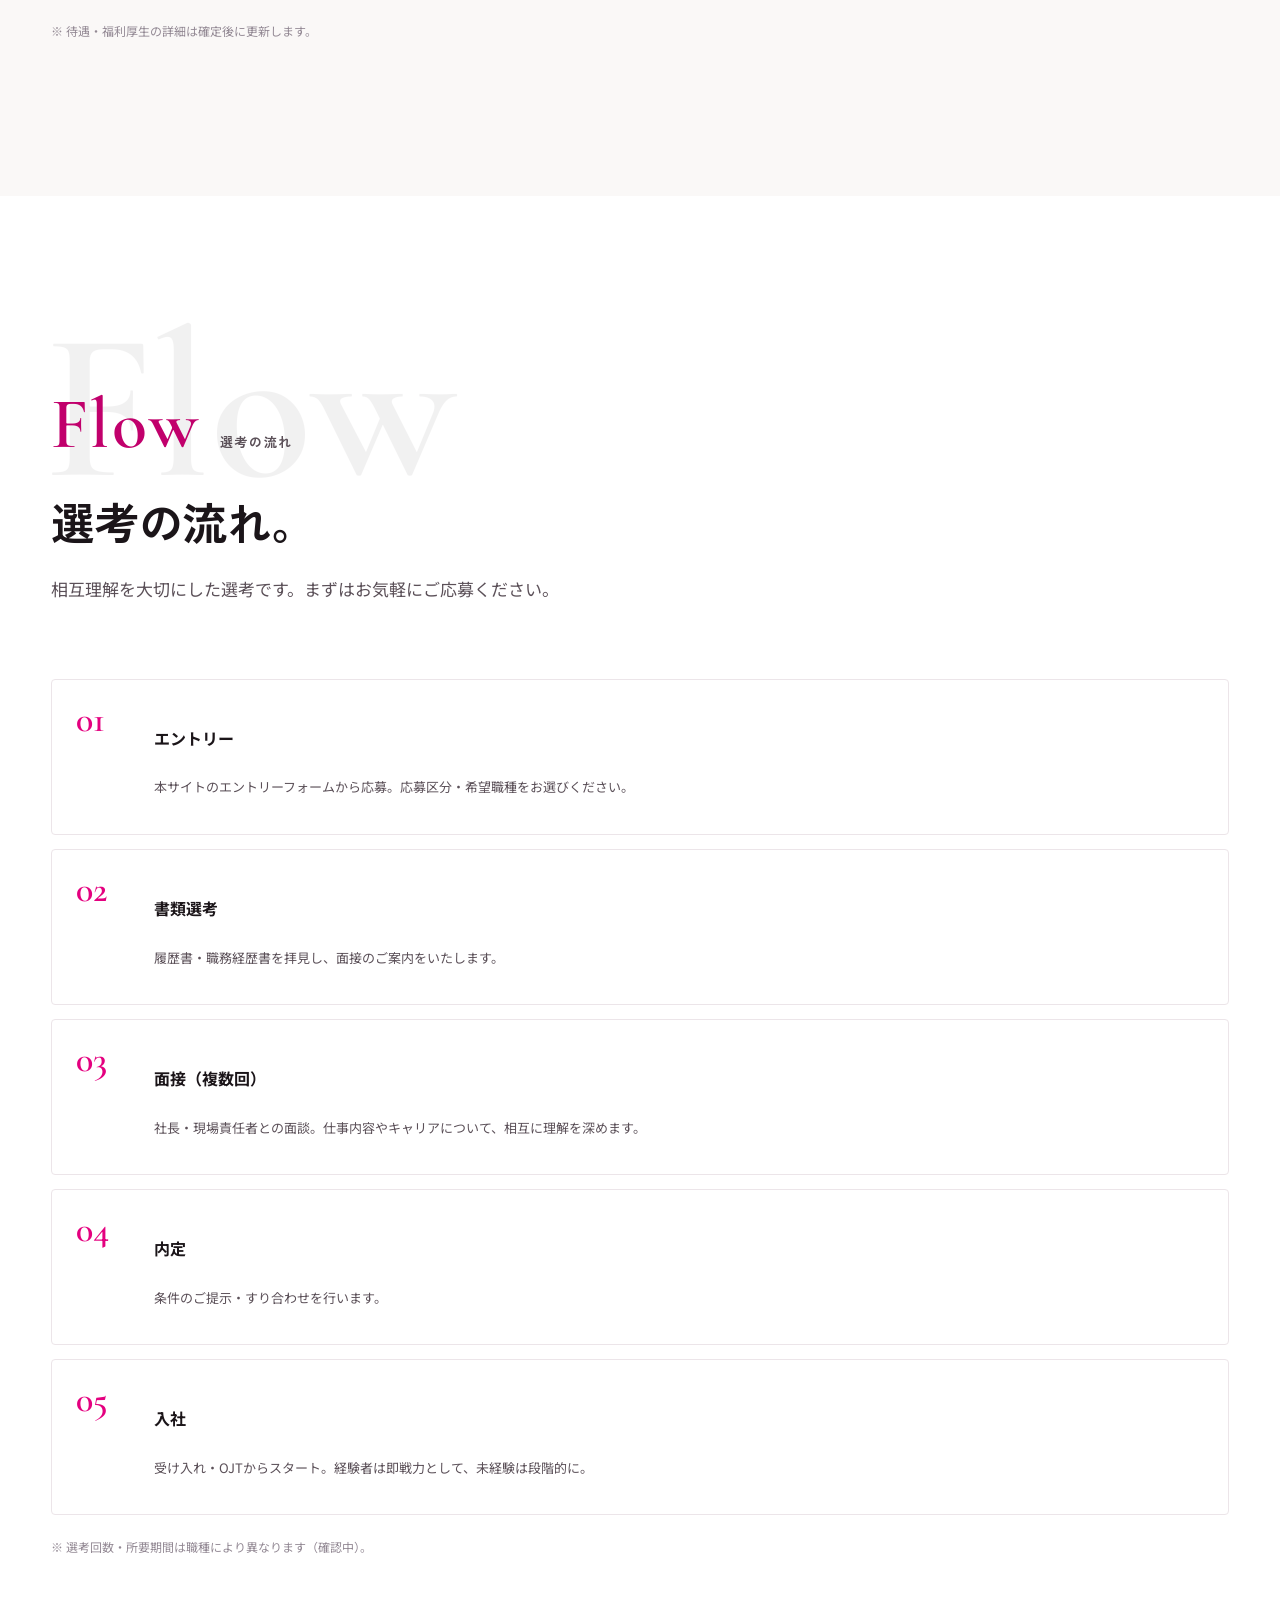
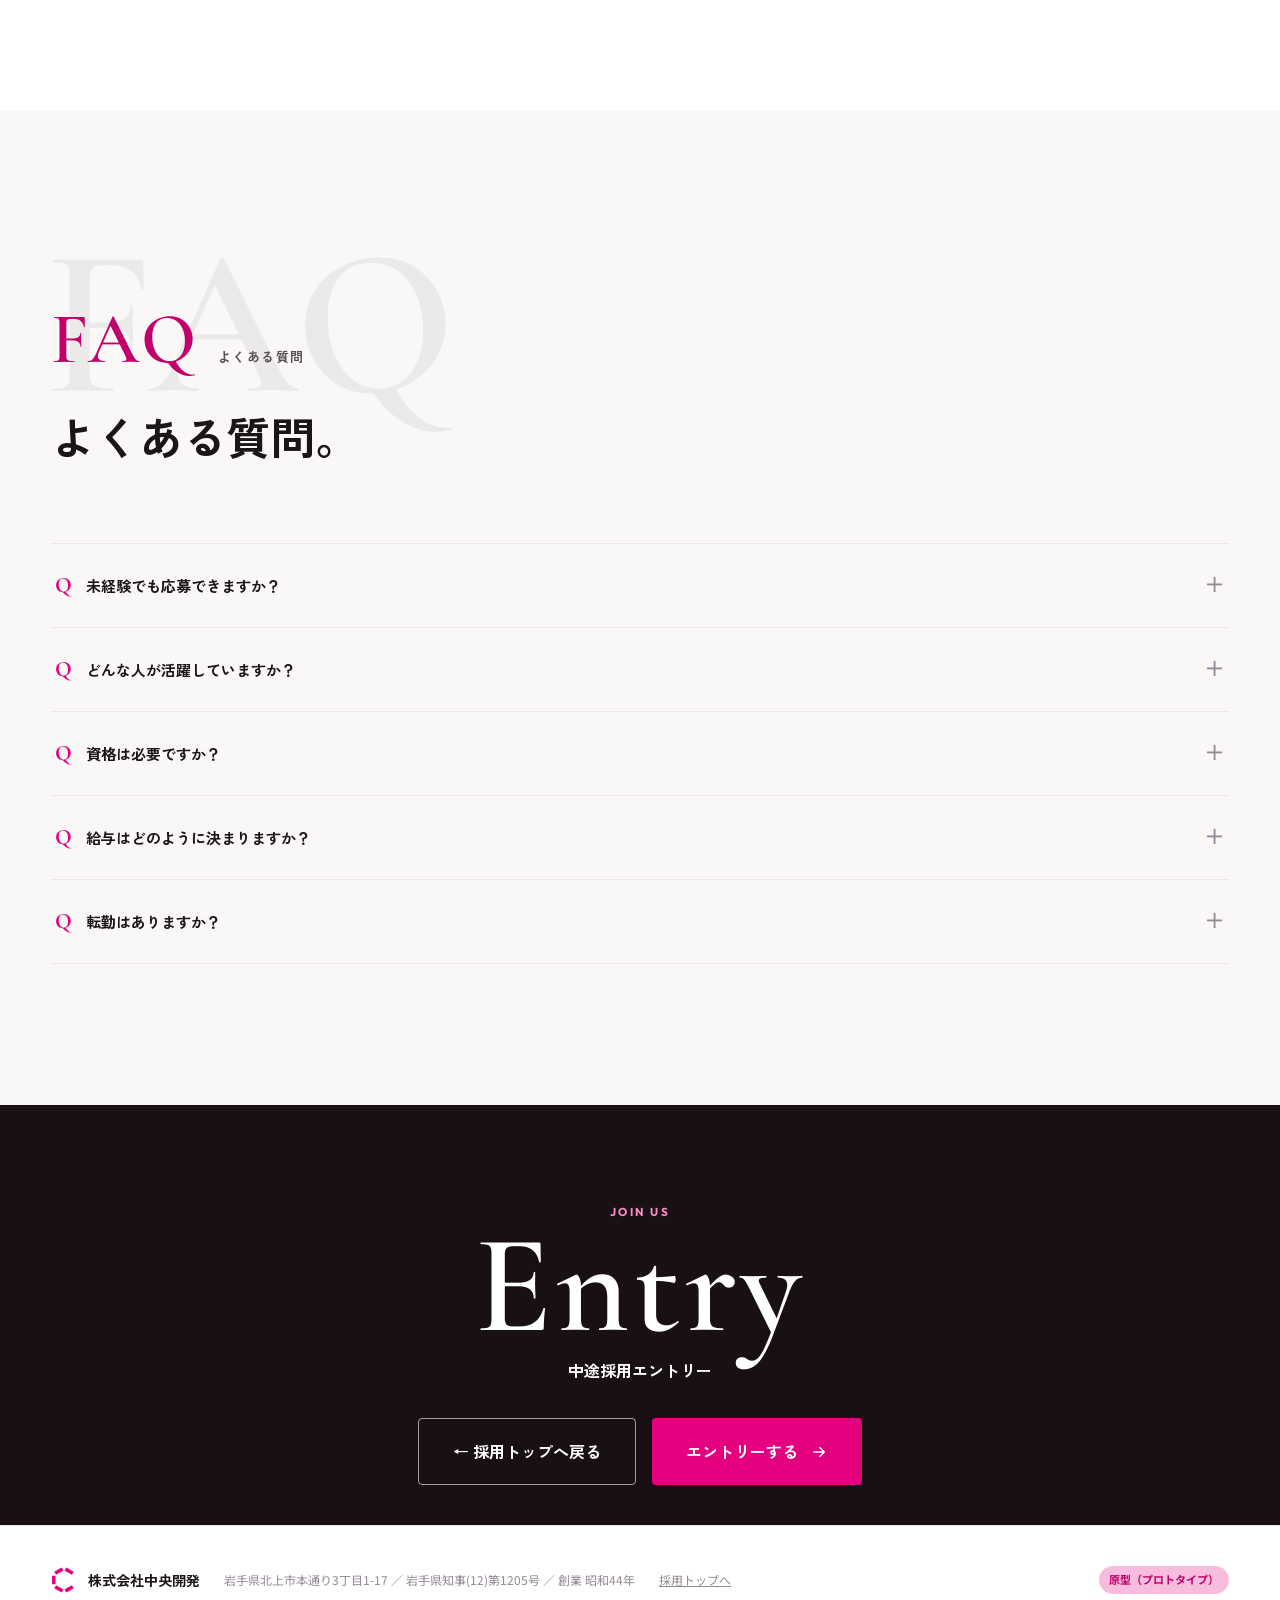
==== commit 0683294a: "募集要項ページを拡充（職種紹介・給与/キャリア・待遇福利厚生・選考フロー・FAQ） Co-Authored-By: Claude Opus 4.8 <noreply@anthropic.com>" ====
--- a/chuto/index.html
+++ b/chuto/index.html
@@ -4,7 +4,7 @@
 <meta charset="utf-8">
 <meta name="viewport" content="width=device-width, initial-scale=1">
 <title>中途採用 募集要項｜株式会社中央開発</title>
-<meta name="description" content="株式会社中央開発の中途採用 募集要項。8職種で経験者・未経験を募集。あなたの経験を、次の成長へ。岩手・北上から東北へ拡大する不動産会社。">
+<meta name="description" content="株式会社中央開発の中途採用 募集要項。8職種で経験者・未経験を募集。職種紹介・給与・待遇・選考フロー・よくある質問を掲載。">
 <link rel="icon" href="../assets/img/logo.svg" type="image/svg+xml">
 <link rel="preconnect" href="https://fonts.googleapis.com">
 <link rel="preconnect" href="https://fonts.gstatic.com" crossorigin>
@@ -26,12 +26,12 @@
     <div><b>株式会社中央開発</b><span>CAREER</span></div></a>
   <nav class="nav">
     <a href="../" class="back">← 採用トップ</a>
-    <a href="../shinsotsu/">新卒の方はこちら</a>
+    <a href="#jobs">募集職種</a><a href="#outline">募集要項</a><a href="#flow">選考の流れ</a><a href="#faq">FAQ</a>
     <a class="cta" href="../entry/">ENTRY</a>
   </nav>
 </div></header>
 
-<!-- FV（コンパクト） -->
+<!-- FV -->
 <section class="hero" id="hero" style="min-height:56svh">
   <div class="photo"></div>
   <svg class="cm" viewBox="-110 -110 220 220"><use href="#cmark"/></svg>
@@ -43,35 +43,124 @@
   </div>
 </section>
 
-<!-- 募集要項（中途） -->
-<section class="sec white" id="requirements">
+<!-- 募集職種 -->
+<section class="sec white" id="jobs">
   <div class="wrap">
     <div class="shead reveal">
-      <span class="ghost">Requirements</span>
-      <div class="eyj"><span class="eng">Requirements</span><span class="jp">中途 募集要項</span></div>
-      <h2>あなたの経験が、<span class="em">活きる</span>場所。</h2>
-      <p>業界経験者はもちろん、未経験・第二新卒も歓迎。これまでを、次の成長に活かせる環境です。</p>
+      <span class="ghost">Jobs</span>
+      <div class="eyj"><span class="eng">Jobs</span><span class="jp">募集職種</span></div>
+      <h2>あなたの経験が、<span class="em">活きる</span>8職種。</h2>
+      <p class="req-intro">不動産を軸に、営業から設計・工務・企画・管理まで。これまでのキャリアを活かせるフィールドが揃っています。</p>
     </div>
+    <div class="rjobs reveal">
+      <div class="rjob"><div class="jn">JOB 01</div><h4>不動産売買営業</h4><p>土地・中古住宅の売買仲介。査定・提案から契約・引渡し後のフォローまで一貫して担当します。</p></div>
+      <div class="rjob"><div class="jn">JOB 02</div><h4>不動産賃貸営業</h4><p>賃貸物件の提案・仲介、オーナー様対応。地域の住み替え・お部屋探しを支えます。</p></div>
+      <div class="rjob"><div class="jn">JOB 03</div><h4>新築住宅営業</h4><p>新築住宅・分譲の提案営業。資金計画から引渡しまで、お客様の家づくりに伴走します。</p></div>
+      <div class="rjob"><div class="jn">JOB 04</div><h4>リフォーム営業</h4><p>住まいの改修提案。「直す・住み継ぐ」で、既存住宅の価値を高める重点領域です。</p></div>
+      <div class="rjob"><div class="jn">JOB 05</div><h4>設計</h4><p>住宅・リフォームのプランニング・設計。お客様の暮らしを図面に落とし込みます。</p></div>
+      <div class="rjob"><div class="jn">JOB 06</div><h4>工務</h4><p>現場管理・施工管理。協力業者と連携し、品質と工程を守り抜きます。</p></div>
+      <div class="rjob"><div class="jn">JOB 07</div><h4>マーケティング</h4><p>Web・広告・反響獲得の企画運用。集客の仕組みづくりで事業を伸ばします。</p></div>
+      <div class="rjob"><div class="jn">JOB 08</div><h4>事務・経理</h4><p>契約事務・経理・バックオフィス。会社の土台を支える大切な役割です。</p></div>
+    </div>
+  </div>
+</section>
 
-    <div class="jobtags reveal">
-      <span>不動産売買営業</span><span>不動産賃貸営業</span><span>新築住宅営業</span><span>リフォーム営業</span>
-      <span>設計</span><span>工務</span><span>マーケティング</span><span>事務・経理</span>
+<!-- 募集要項（基本情報） -->
+<section class="sec" id="outline">
+  <div class="wrap">
+    <div class="shead reveal">
+      <span class="ghost">Outline</span>
+      <div class="eyj"><span class="eng">Outline</span><span class="jp">募集要項</span></div>
+      <h2>募集要項（基本情報）。</h2>
     </div>
-
     <dl class="reqs reveal">
       <div><dt>雇用形態</dt><dd>正社員（試用期間3ヶ月／期間中の待遇変更なし）</dd></div>
-      <div><dt>募集職種</dt><dd>不動産売買営業／不動産賃貸営業／新築住宅営業／リフォーム営業／設計／工務／マーケティング／事務・経理</dd></div>
       <div><dt>応募資格</dt><dd>業界経験者歓迎。未経験・第二新卒も歓迎します。<br>要普通自動車免許（AT可）。宅地建物取引士・建築士などの有資格者は優遇。</dd></div>
-      <div><dt>給与</dt><dd>経験・能力・前職給与を考慮のうえ決定します。<br>営業職は成果に応じたインセンティブあり。<span style="color:var(--brand-deep)">※具体的な金額は面談時にご提示します。</span></dd></div>
-      <div><dt>諸手当</dt><dd>資格手当／通勤手当／時間外手当 ほか</dd></div>
-      <div><dt>昇給・賞与</dt><dd>昇給 年1回／賞与 年2回（業績連動）</dd></div>
       <div><dt>勤務地</dt><dd>岩手県北上市 本社（本通り3丁目1-17）ほか</dd></div>
       <div><dt>勤務時間</dt><dd>9:00〜18:00（休憩60分）</dd></div>
       <div><dt>休日・休暇</dt><dd>週休2日制／夏季休暇／年末年始休暇／有給休暇／慶弔休暇</dd></div>
-      <div><dt>待遇・福利厚生</dt><dd>各種社会保険完備／資格取得支援（勤務時間の優遇＋金銭補助）／退職金制度／社内旅行・社内イベント ほか</dd></div>
-      <div><dt>選考フロー</dt><dd><div class="flow"><b>エントリー</b><i>›</i><b>書類選考</b><i>›</i><b>面接（複数回）</b><i>›</i><b>内定</b><i>›</i><b>入社</b></div></dd></div>
+      <div><dt>応募方法</dt><dd>本サイトのエントリーフォームよりご応募ください。</dd></div>
+      <div><dt>提出書類</dt><dd>履歴書・職務経歴書（面接時にご持参ください）</dd></div>
     </dl>
     <p class="reqs-note">※ 本募集要項は確定前のたたき台です。実際の条件は決定後に更新します。</p>
+  </div>
+</section>
+
+<!-- 給与・評価・キャリア -->
+<section class="sec white" id="salary">
+  <div class="wrap">
+    <div class="shead reveal">
+      <span class="ghost">Salary</span>
+      <div class="eyj"><span class="eng">Salary ＆ Career</span><span class="jp">給与・評価・キャリア</span></div>
+      <h2>実力が、そのまま<span class="em">報酬</span>になる。</h2>
+      <p class="req-intro">年齢や社歴ではなく「実力」で正当に報われる評価制度。挑戦を成長として可視化し、報酬と役割へ反映します。</p>
+    </div>
+    <div class="payref reveal">
+      <div class="pc"><div class="pl">SALARY</div><h4>給与の考え方</h4><p>経験・能力・前職給与を考慮のうえ決定します。詳細は面談時にご提示します。<span style="color:var(--ink-3)">※金額は確定前</span></p></div>
+      <div class="pc"><div class="pl">INCENTIVE</div><h4>インセンティブ</h4><p>営業職は成果に応じた歩合を用意。がんばりがきちんと数字で返ってきます。</p></div>
+      <div class="pc"><div class="pl">RAISE ＆ BONUS</div><h4>昇給・賞与</h4><p>昇給 年1回／賞与 年2回（業績連動）。成長を継続的に評価します。</p></div>
+    </div>
+    <p class="reqs-note">※ 若くして裁量を持ち、幹部候補・グループ会社でのマネジメントへ——キャリアの道筋は採用トップの「人を育てる環境」もご覧ください。</p>
+  </div>
+</section>
+
+<!-- 待遇・福利厚生 -->
+<section class="sec" id="welfare">
+  <div class="wrap">
+    <div class="shead reveal">
+      <span class="ghost">Welfare</span>
+      <div class="eyj"><span class="eng">Welfare</span><span class="jp">待遇・福利厚生</span></div>
+      <h2>安心して、長く働ける。</h2>
+    </div>
+    <div class="perks reveal">
+      <div class="perk"><div class="ic"><svg viewBox="0 0 24 24" fill="none" stroke="currentColor" stroke-width="2" stroke-linecap="round" stroke-linejoin="round"><path d="M12 22s8-4 8-10V5l-8-3-8 3v7c0 6 8 10 8 10z"/></svg></div><h4>各種社会保険</h4><p>健康・厚生年金・雇用・労災を完備。</p></div>
+      <div class="perk"><div class="ic"><svg viewBox="0 0 24 24" fill="none" stroke="currentColor" stroke-width="2" stroke-linecap="round" stroke-linejoin="round"><path d="M22 10v6M2 10l10-5 10 5-10 5z"/><path d="M6 12v5c3 3 9 3 12 0v-5"/></svg></div><h4>資格取得支援</h4><p>宅建など、勤務時間の優遇＋受講費補助（日建学院等）。</p></div>
+      <div class="perk"><div class="ic"><svg viewBox="0 0 24 24" fill="none" stroke="currentColor" stroke-width="2" stroke-linecap="round" stroke-linejoin="round"><path d="M12 1v22M17 5H9.5a3.5 3.5 0 0 0 0 7h5a3.5 3.5 0 0 1 0 7H6"/></svg></div><h4>退職金制度</h4><p>長く働く人を支える退職金制度あり。</p></div>
+      <div class="perk"><div class="ic"><svg viewBox="0 0 24 24" fill="none" stroke="currentColor" stroke-width="2" stroke-linecap="round" stroke-linejoin="round"><path d="M20 12v6a2 2 0 0 1-2 2H6a2 2 0 0 1-2-2v-6M2 7h20v5H2zM12 22V7M12 7H7.5a2.5 2.5 0 0 1 0-5C11 2 12 7 12 7z"/></svg></div><h4>各種手当</h4><p>資格手当／通勤手当／時間外手当 ほか。</p></div>
+      <div class="perk"><div class="ic"><svg viewBox="0 0 24 24" fill="none" stroke="currentColor" stroke-width="2" stroke-linecap="round" stroke-linejoin="round"><path d="M18 8h1a4 4 0 0 1 0 8h-1M2 8h16v9a4 4 0 0 1-4 4H6a4 4 0 0 1-4-4zM6 1v3M10 1v3M14 1v3"/></svg></div><h4>社内旅行・イベント</h4><p>部署を越えて交流できる社内行事。</p></div>
+      <div class="perk"><div class="ic"><svg viewBox="0 0 24 24" fill="none" stroke="currentColor" stroke-width="2" stroke-linecap="round" stroke-linejoin="round"><path d="M12 2L2 7l10 5 10-5zM2 17l10 5 10-5M2 12l10 5 10-5"/></svg></div><h4>教育・研修</h4><p>半年に一度の県外ベンチマーク視察・外部セミナー。</p></div>
+      <div class="perk"><div class="ic"><svg viewBox="0 0 24 24" fill="none" stroke="currentColor" stroke-width="2" stroke-linecap="round" stroke-linejoin="round"><path d="M14 16H9m10 0h2v-3.87a4 4 0 0 0-.9-2.52L17 5H7L4.9 9.61A4 4 0 0 0 4 12.13V16h2m1 0a2 2 0 1 0 4 0m5 0a2 2 0 1 0 4 0"/></svg></div><h4>車通勤可</h4><p>マイカー通勤OK（通勤手当支給）。</p></div>
+      <div class="perk"><div class="ic"><svg viewBox="0 0 24 24" fill="none" stroke="currentColor" stroke-width="2" stroke-linecap="round" stroke-linejoin="round"><path d="M20 6L9 17l-5-5"/></svg></div><h4>受動喫煙対策</h4><p>就業場所での受動喫煙対策あり。</p></div>
+    </div>
+    <p class="reqs-note">※ 待遇・福利厚生の詳細は確定後に更新します。</p>
+  </div>
+</section>
+
+<!-- 選考の流れ -->
+<section class="sec white" id="flow">
+  <div class="wrap">
+    <div class="shead reveal">
+      <span class="ghost">Flow</span>
+      <div class="eyj"><span class="eng">Flow</span><span class="jp">選考の流れ</span></div>
+      <h2>選考の流れ。</h2>
+      <p class="req-intro">相互理解を大切にした選考です。まずはお気軽にご応募ください。</p>
+    </div>
+    <div class="steps reveal">
+      <div class="step"><div class="sn">01</div><div><h4>エントリー</h4><p>本サイトのエントリーフォームから応募。応募区分・希望職種をお選びください。</p></div></div>
+      <div class="step"><div class="sn">02</div><div><h4>書類選考</h4><p>履歴書・職務経歴書を拝見し、面接のご案内をいたします。</p></div></div>
+      <div class="step"><div class="sn">03</div><div><h4>面接（複数回）</h4><p>社長・現場責任者との面談。仕事内容やキャリアについて、相互に理解を深めます。</p></div></div>
+      <div class="step"><div class="sn">04</div><div><h4>内定</h4><p>条件のご提示・すり合わせを行います。</p></div></div>
+      <div class="step"><div class="sn">05</div><div><h4>入社</h4><p>受け入れ・OJTからスタート。経験者は即戦力として、未経験は段階的に。</p></div></div>
+    </div>
+    <p class="reqs-note">※ 選考回数・所要期間は職種により異なります（確認中）。</p>
+  </div>
+</section>
+
+<!-- FAQ -->
+<section class="sec" id="faq">
+  <div class="wrap">
+    <div class="shead reveal">
+      <span class="ghost">FAQ</span>
+      <div class="eyj"><span class="eng">FAQ</span><span class="jp">よくある質問</span></div>
+      <h2>よくある質問。</h2>
+    </div>
+    <div class="faq reveal">
+      <details><summary>未経験でも応募できますか？<span class="qx">＋</span></summary><div class="a">はい、歓迎しています。未経験・第二新卒の方も、研修とOJTで段階的に成長できる仕組みを用意しています。前職の経験は、必ずどこかで活きます。</div></details>
+      <details><summary>どんな人が活躍していますか？<span class="qx">＋</span></summary><div class="a">自分の意思で考え、責任を持って挑戦できる方。地元にUターンして腰を据えたい方や、成長企業で経営者の近くで働きたい方が活躍しています。</div></details>
+      <details><summary>資格は必要ですか？<span class="qx">＋</span></summary><div class="a">必須ではありません。宅地建物取引士などは入社後の取得支援（勤務時間の優遇＋受講費補助）があります。有資格の方は優遇します。</div></details>
+      <details><summary>給与はどのように決まりますか？<span class="qx">＋</span></summary><div class="a">経験・能力・前職給与を考慮して決定します。営業職は成果に応じたインセンティブがあります。具体的な金額は面談時にご提示します。</div></details>
+      <details><summary>転勤はありますか？<span class="qx">＋</span></summary><div class="a">勤務地は北上市の本社ほかです。詳細はお問い合わせ・面談時にご案内します。<span style="color:var(--ink-3)">（確認中）</span></div></details>
+    </div>
   </div>
 </section>
 
--- a/assets/css/shinsotsu.css
+++ b/assets/css/shinsotsu.css
@@ -146,3 +146,51 @@
 .entry-band .btns a.fill{background:var(--brand);color:#fff}
 .entry-band .btns a.fill:hover{background:var(--brand-deep);transform:translateY(-2px)}
 .entry-band .btns a svg{width:18px;height:18px}
+
+/* ============ 募集要項ページ 拡充コンポーネント ============ */
+.req-intro{color:var(--ink-2);font-size:clamp(15px,1.4vw,17px);line-height:1.95;max-width:64ch;margin-top:8px}
+
+/* 職種カード（募集要項内） */
+.rjobs{display:grid;grid-template-columns:repeat(2,1fr);gap:16px;margin-top:8px}
+.rjob{border:1px solid var(--line);background:var(--surface);border-radius:var(--r);padding:24px 26px;transition:.18s}
+.rjob:hover{border-color:var(--brand);transform:translateY(-2px);box-shadow:var(--shadow)}
+.rjob .jn{font-family:"Outfit";font-weight:700;font-size:11px;letter-spacing:.08em;color:var(--brand)}
+.rjob h4{font-size:17px;margin-top:7px;font-weight:700}
+.rjob p{font-size:13px;color:var(--ink-2);margin-top:9px;line-height:1.85}
+@media(max-width:720px){.rjobs{grid-template-columns:1fr}}
+
+/* 給与・キャリア */
+.payref{display:grid;grid-template-columns:repeat(3,1fr);gap:16px;margin-top:8px}
+.pc{background:var(--surface);border:1px solid var(--line);border-radius:var(--r);padding:24px}
+.pc .pl{font-family:"Outfit";font-weight:700;font-size:11px;letter-spacing:.1em;color:var(--brand)}
+.pc h4{font-size:16px;margin-top:8px;font-weight:700}
+.pc .big-num{font-family:"Cormorant Garamond",serif;font-weight:600;font-size:34px;color:var(--brand-deep);line-height:1.1;margin-top:6px}
+.pc p{font-size:13px;color:var(--ink-2);margin-top:8px;line-height:1.85}
+@media(max-width:760px){.payref{grid-template-columns:1fr}}
+
+/* 待遇・福利厚生グリッド */
+.perks{display:grid;grid-template-columns:repeat(4,1fr);gap:1px;background:var(--line);border:1px solid var(--line);margin-top:8px}
+.perk{background:var(--surface);padding:22px 20px}
+.perk .ic{width:38px;height:38px;border-radius:8px;background:var(--mk);color:var(--brand);display:grid;place-items:center;margin-bottom:12px}
+.perk .ic svg{width:20px;height:20px}
+.perk h4{font-size:14px;font-weight:700}
+.perk p{font-size:12px;color:var(--ink-2);margin-top:5px;line-height:1.7}
+@media(max-width:860px){.perks{grid-template-columns:repeat(2,1fr)}}
+@media(max-width:520px){.perks{grid-template-columns:1fr}}
+
+/* 選考フロー（詳細ステップ） */
+.steps{display:grid;gap:14px;margin-top:8px}
+.step{display:grid;grid-template-columns:60px 1fr;gap:18px;align-items:start;background:var(--surface);border:1px solid var(--line);border-radius:var(--r);padding:22px 24px}
+.step .sn{font-family:"Cormorant Garamond",serif;font-weight:600;font-size:36px;color:var(--brand);line-height:1}
+.step h4{font-size:16px;font-weight:700}
+.step p{font-size:13px;color:var(--ink-2);margin-top:5px;line-height:1.8}
+
+/* FAQ */
+.faq{border-top:1px solid var(--line);margin-top:8px}
+.faq details{border-bottom:1px solid var(--line)}
+.faq summary{list-style:none;cursor:pointer;padding:20px 4px;font-family:"Zen Kaku Gothic New";font-weight:700;font-size:15px;display:flex;gap:14px;align-items:baseline}
+.faq summary::-webkit-details-marker{display:none}
+.faq summary::before{content:"Q";font-family:"Cormorant Garamond",serif;font-weight:700;color:var(--brand);font-size:22px}
+.faq summary .qx{margin-left:auto;color:var(--ink-3);transition:.2s;font-size:20px;line-height:1}
+.faq details[open] summary .qx{transform:rotate(45deg)}
+.faq .a{padding:0 4px 22px 34px;font-size:14px;color:var(--ink-2);line-height:1.95}
